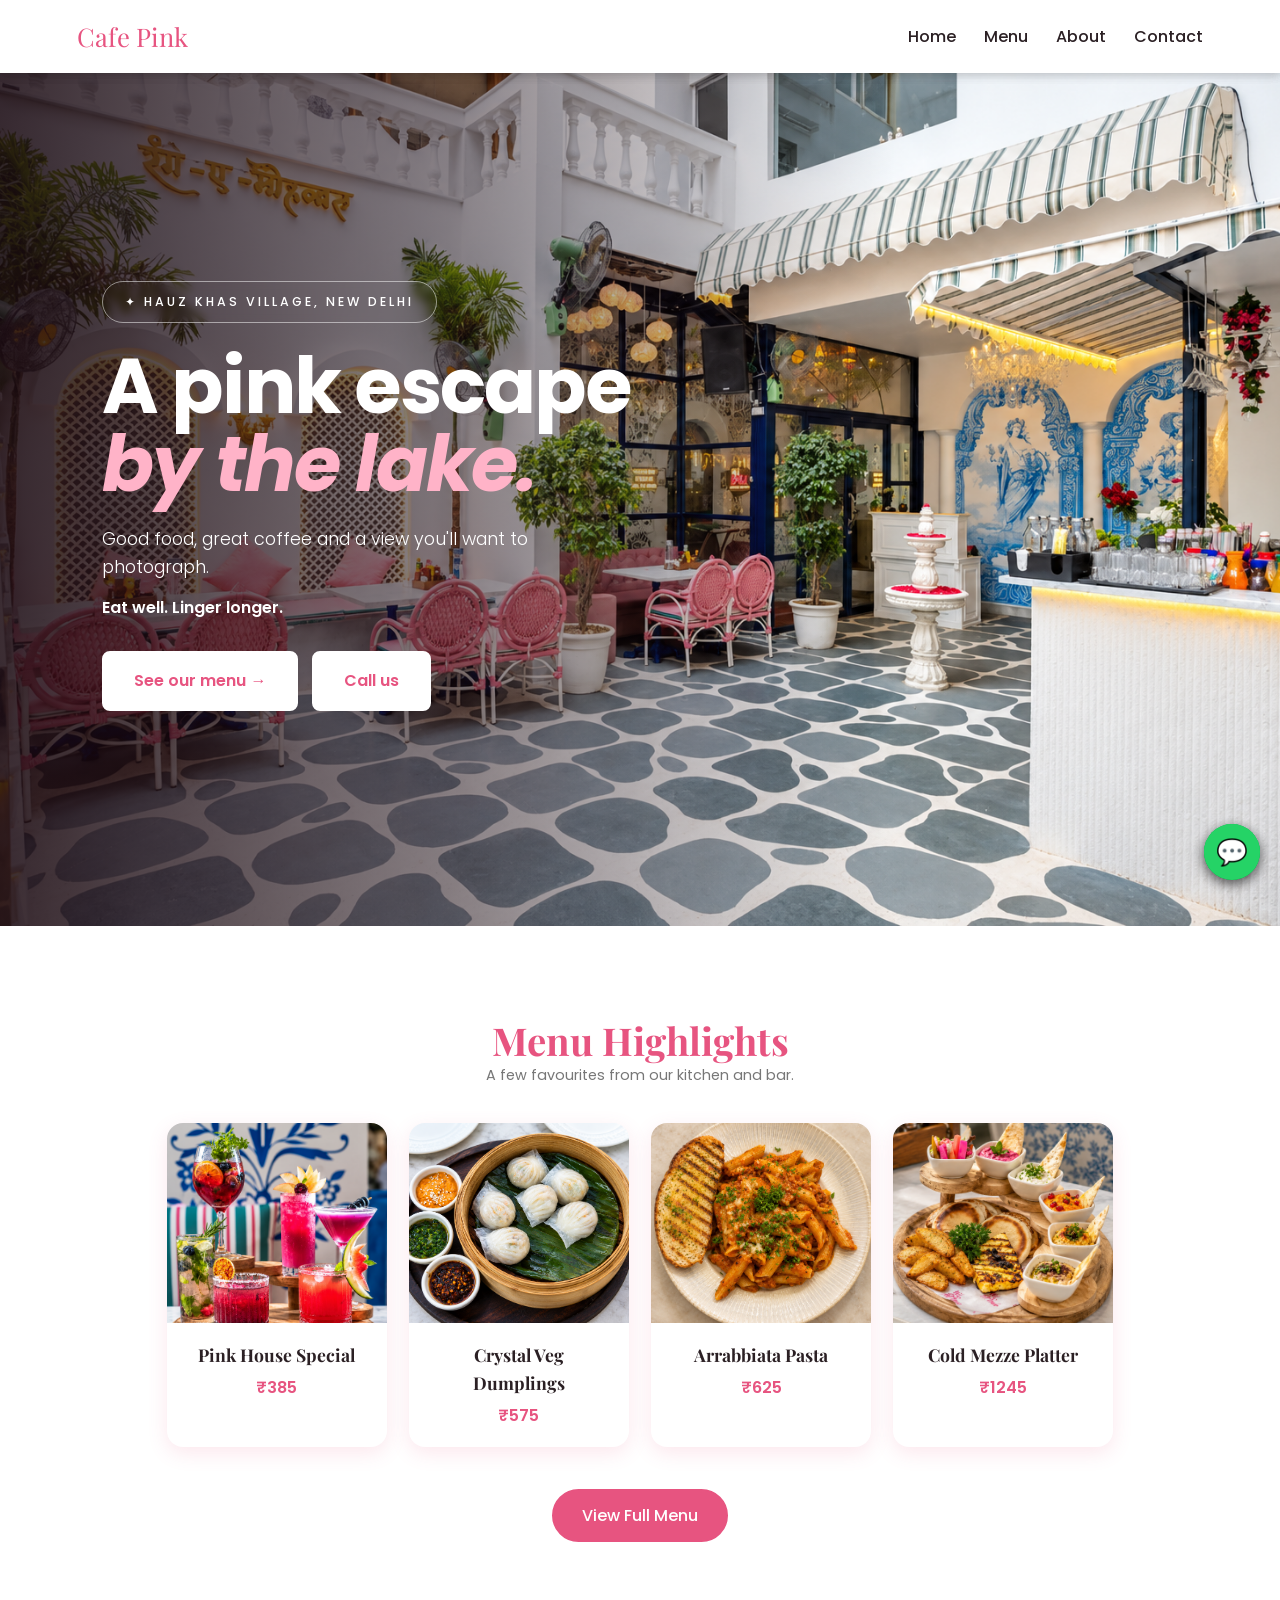
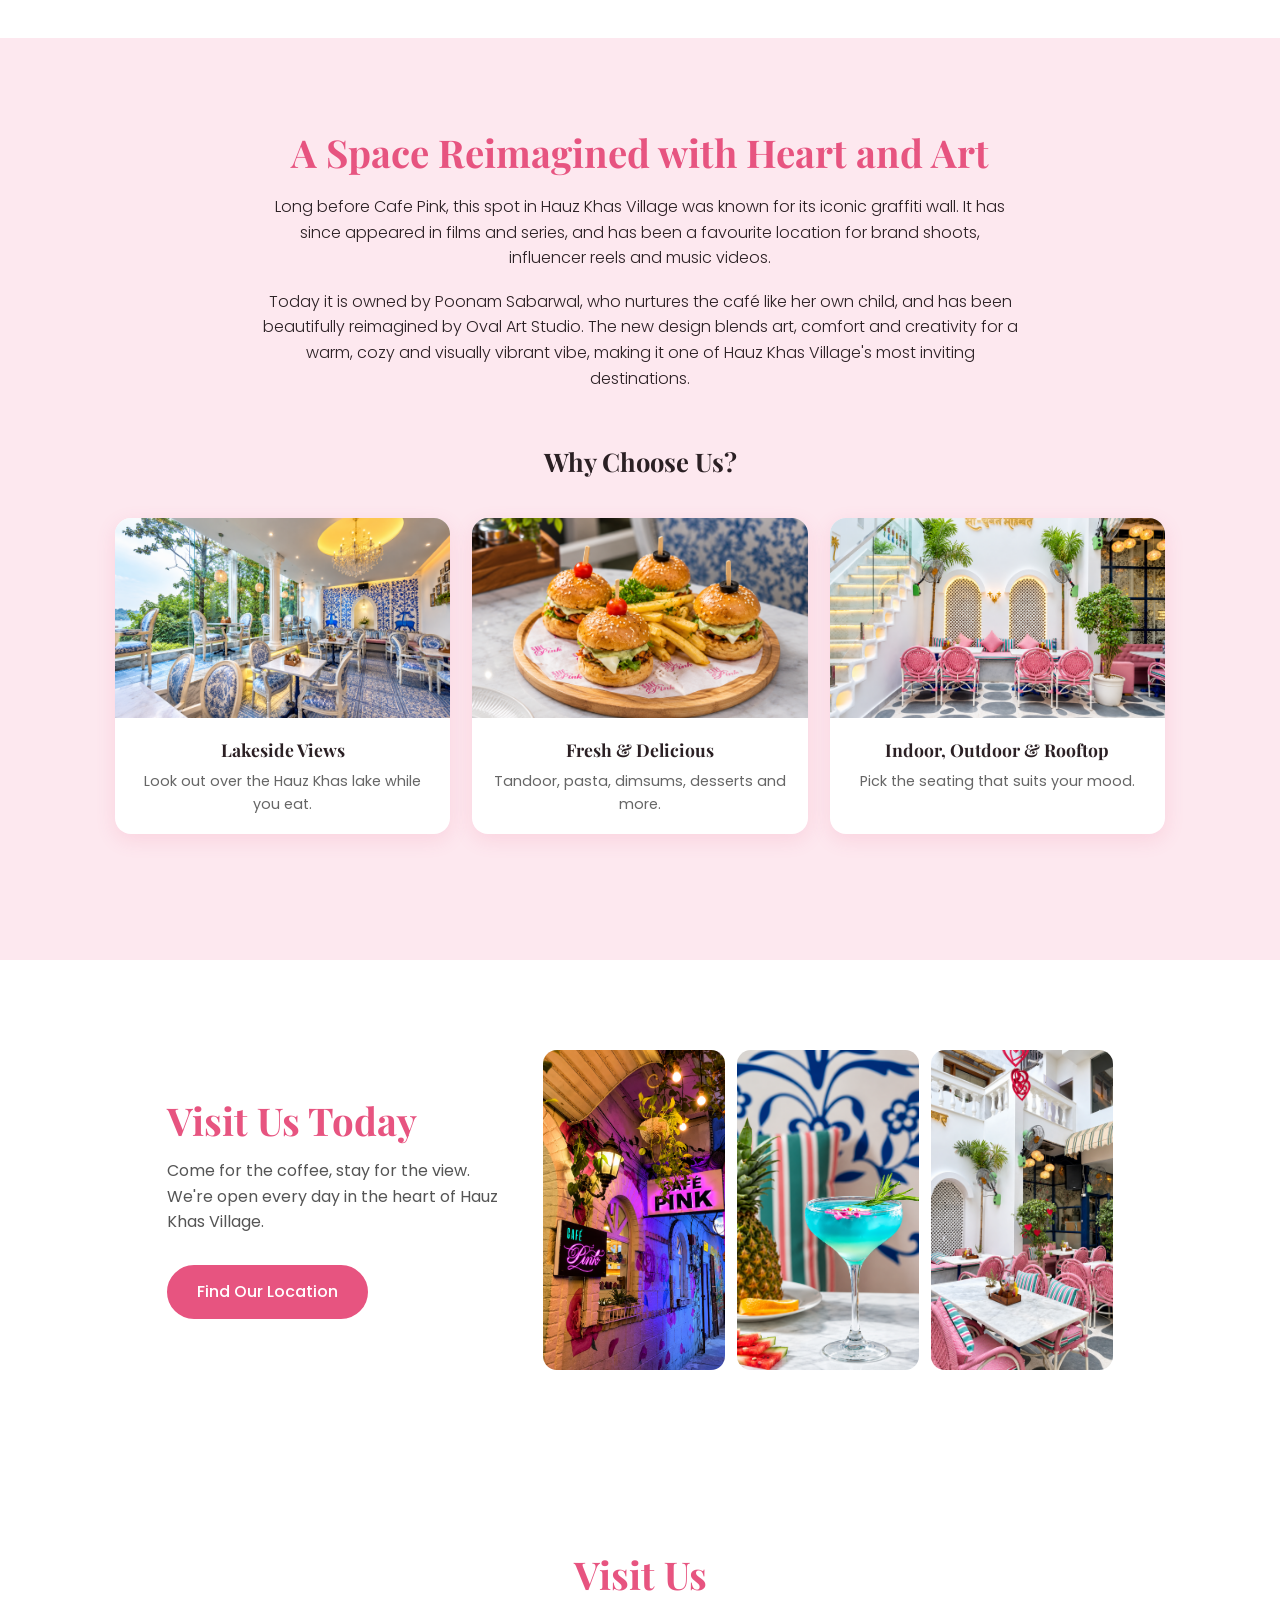
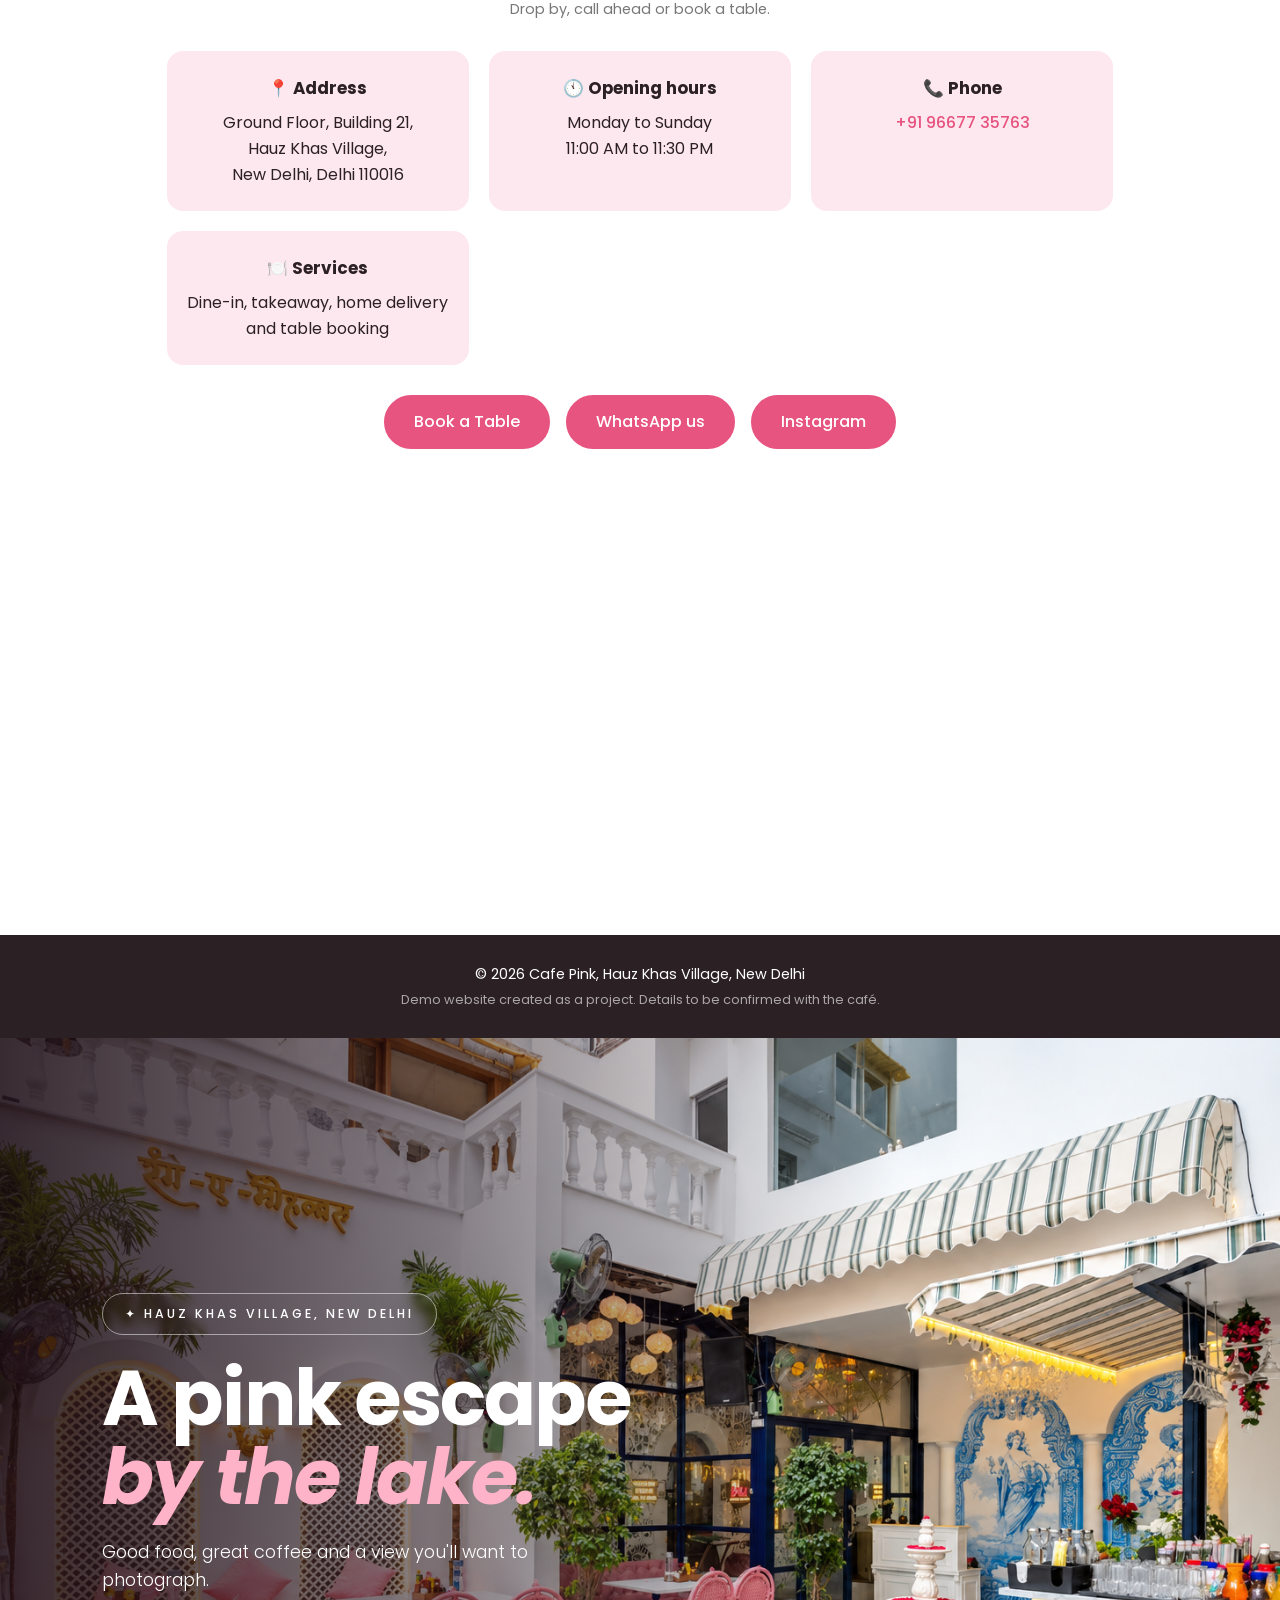
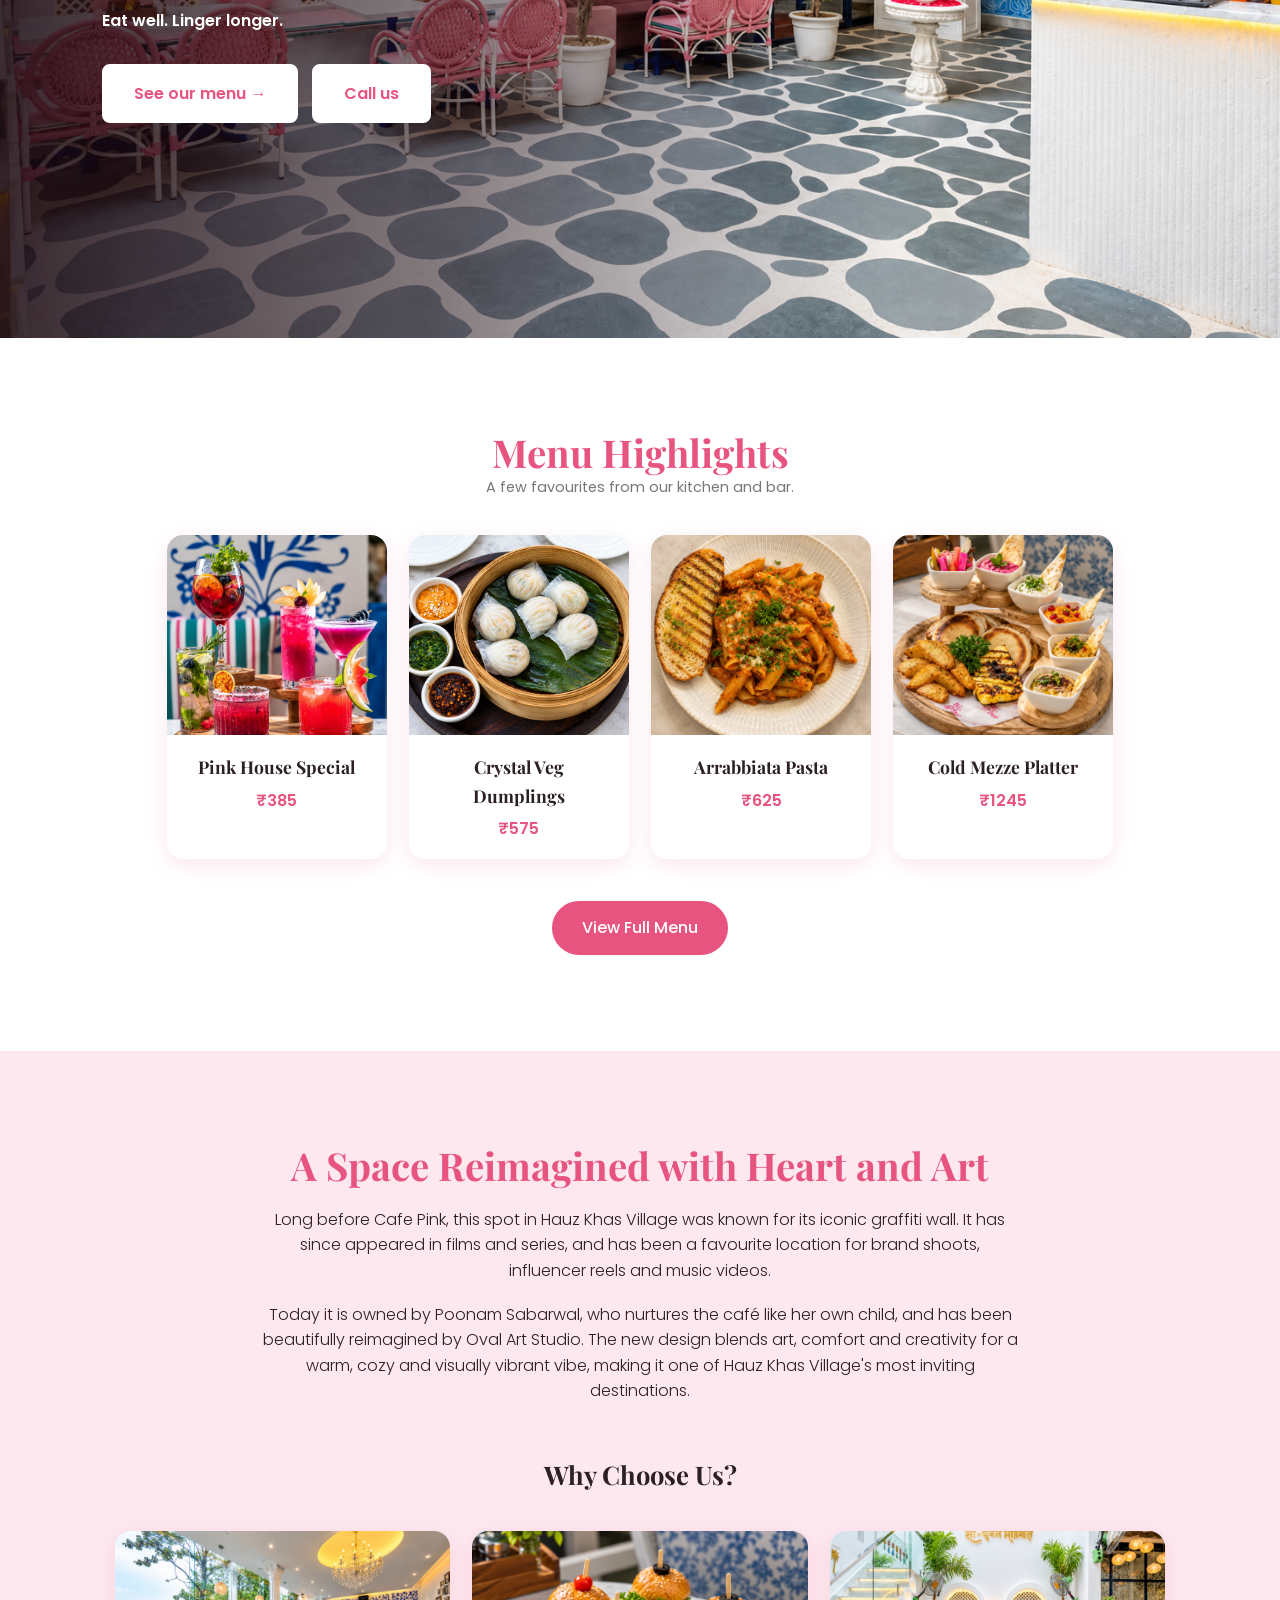
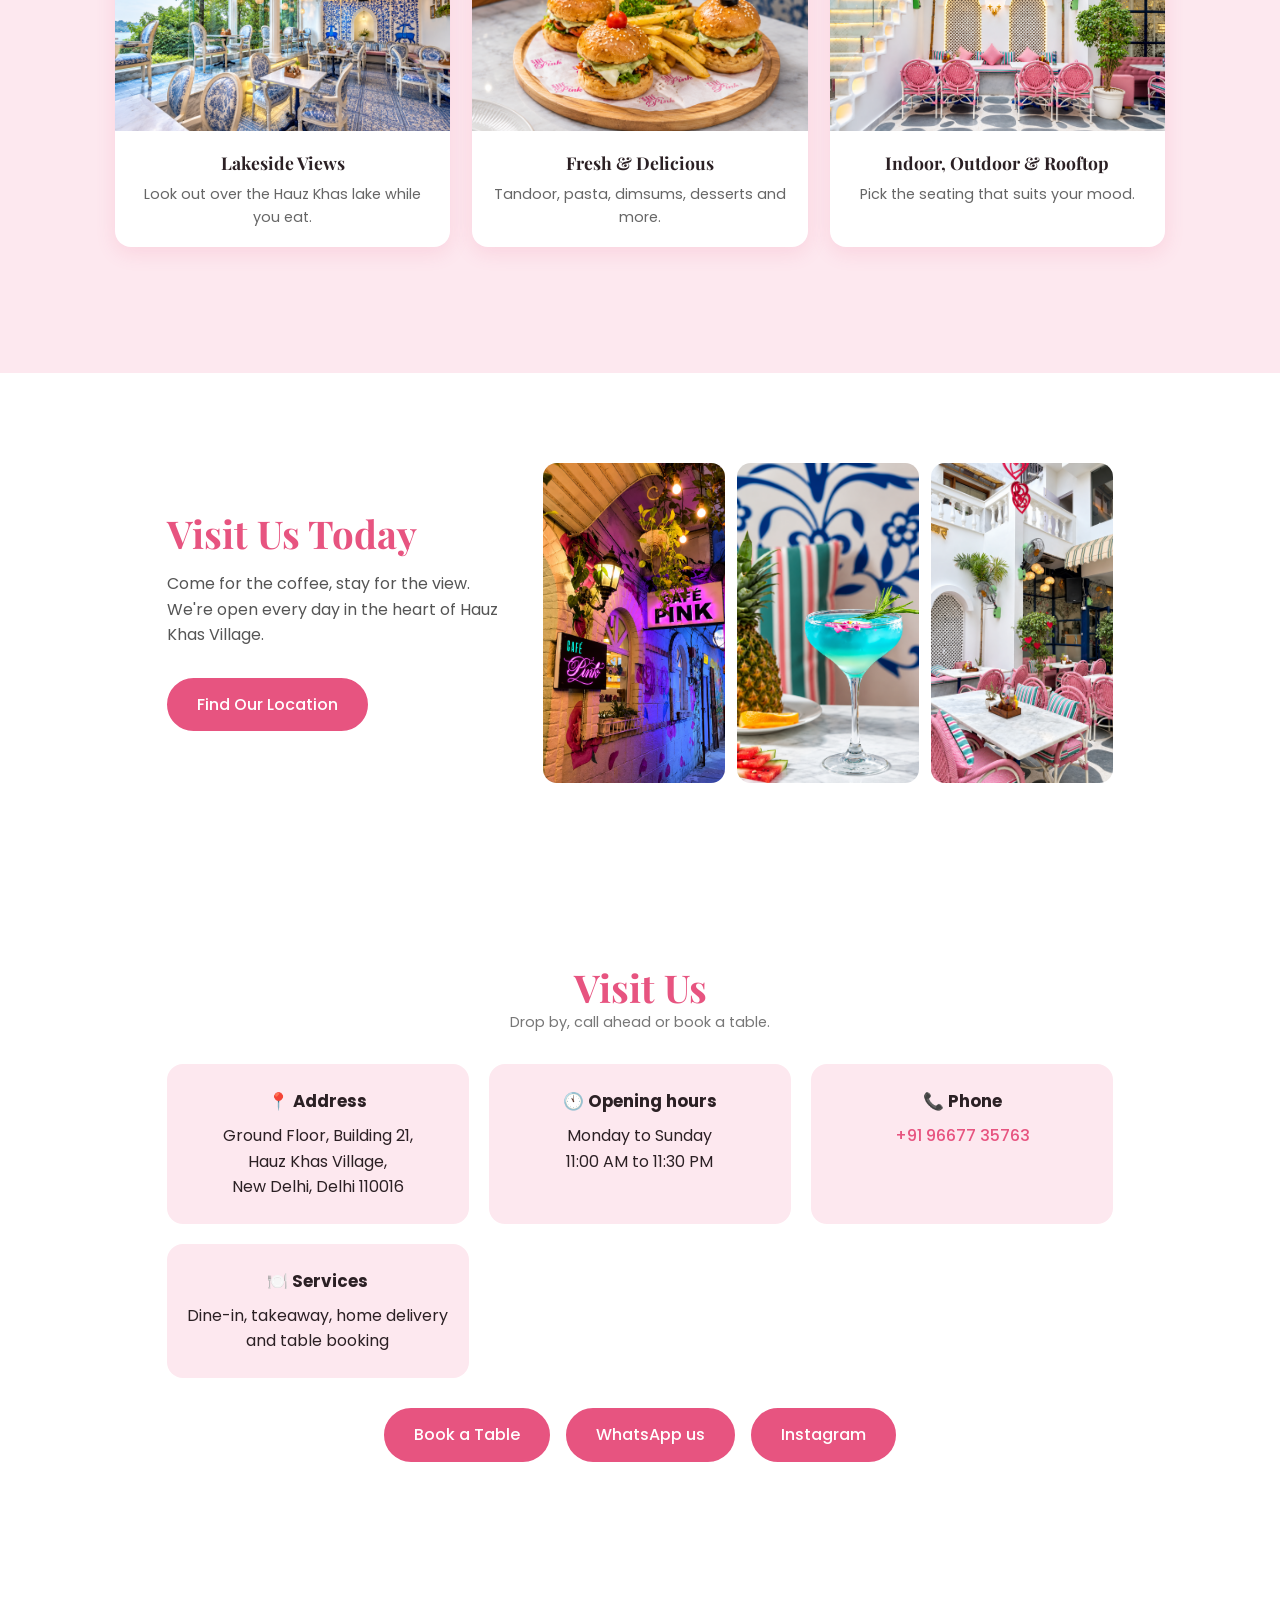
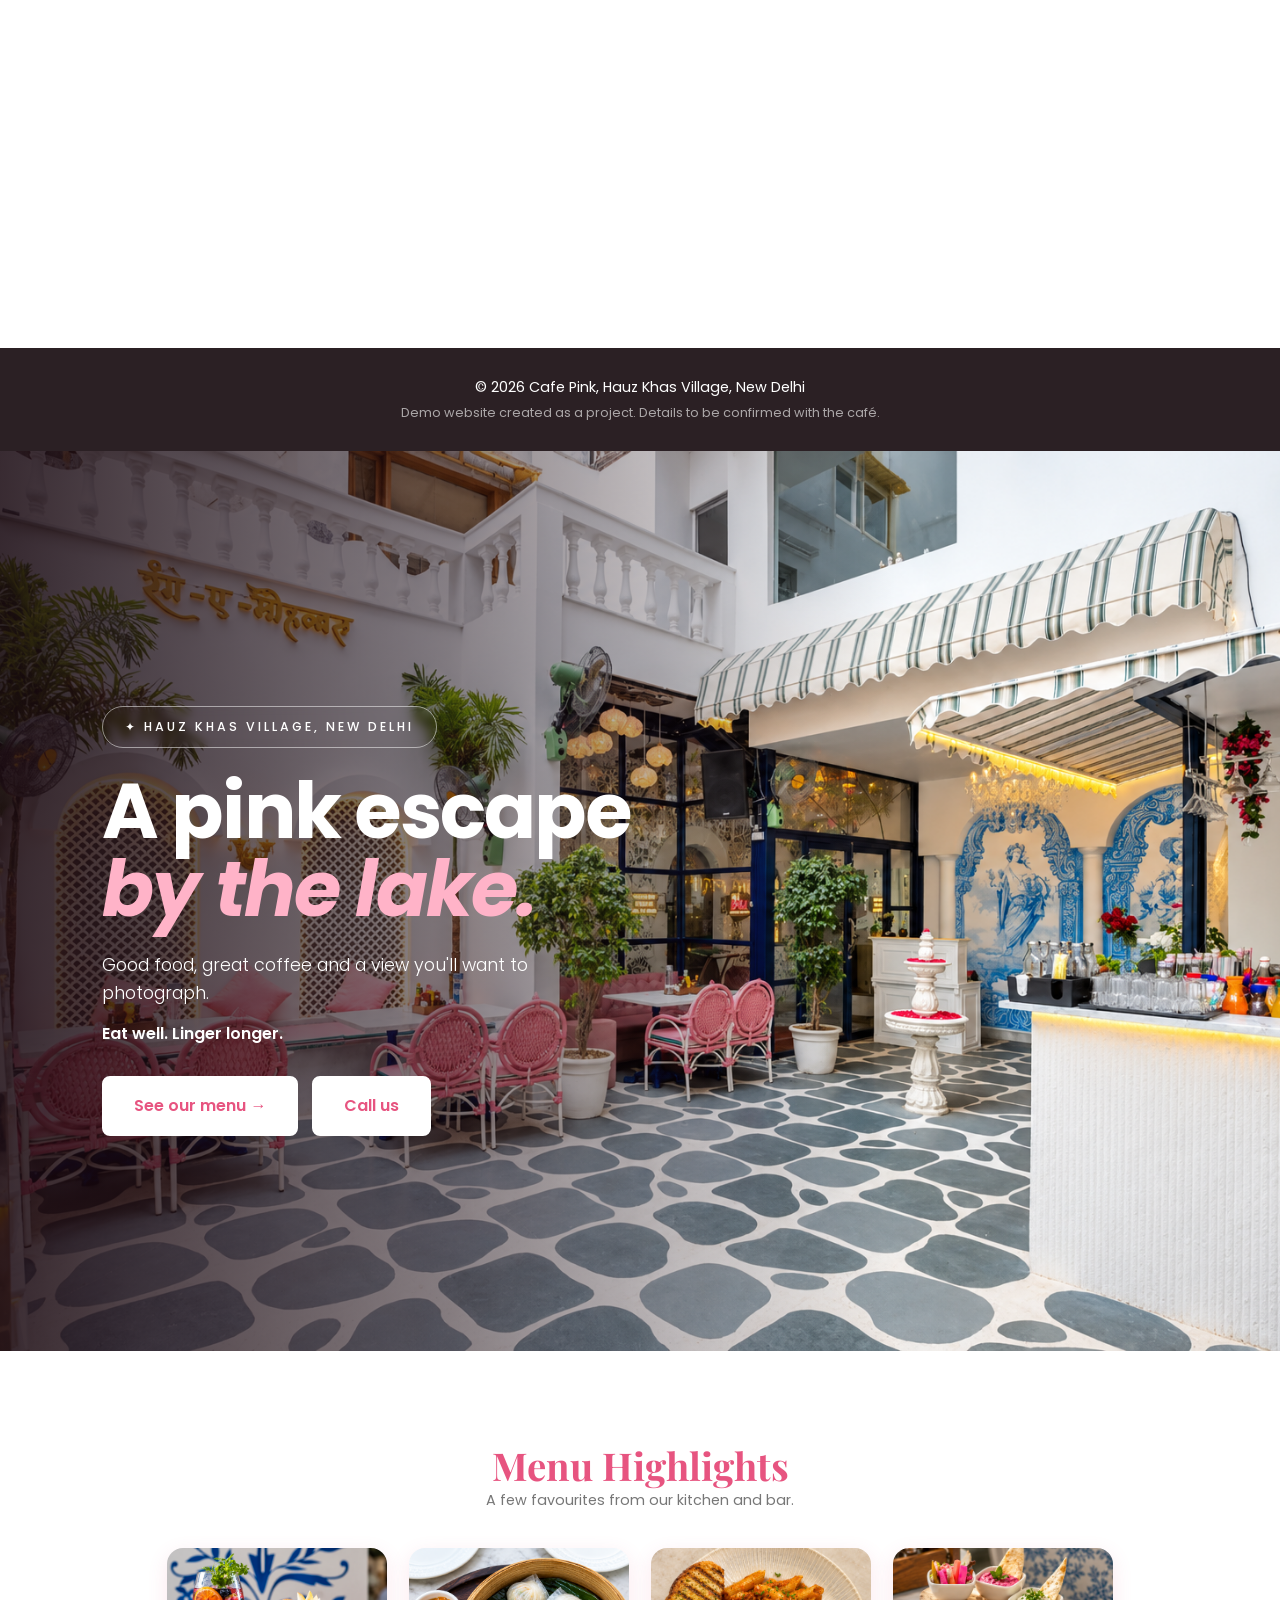
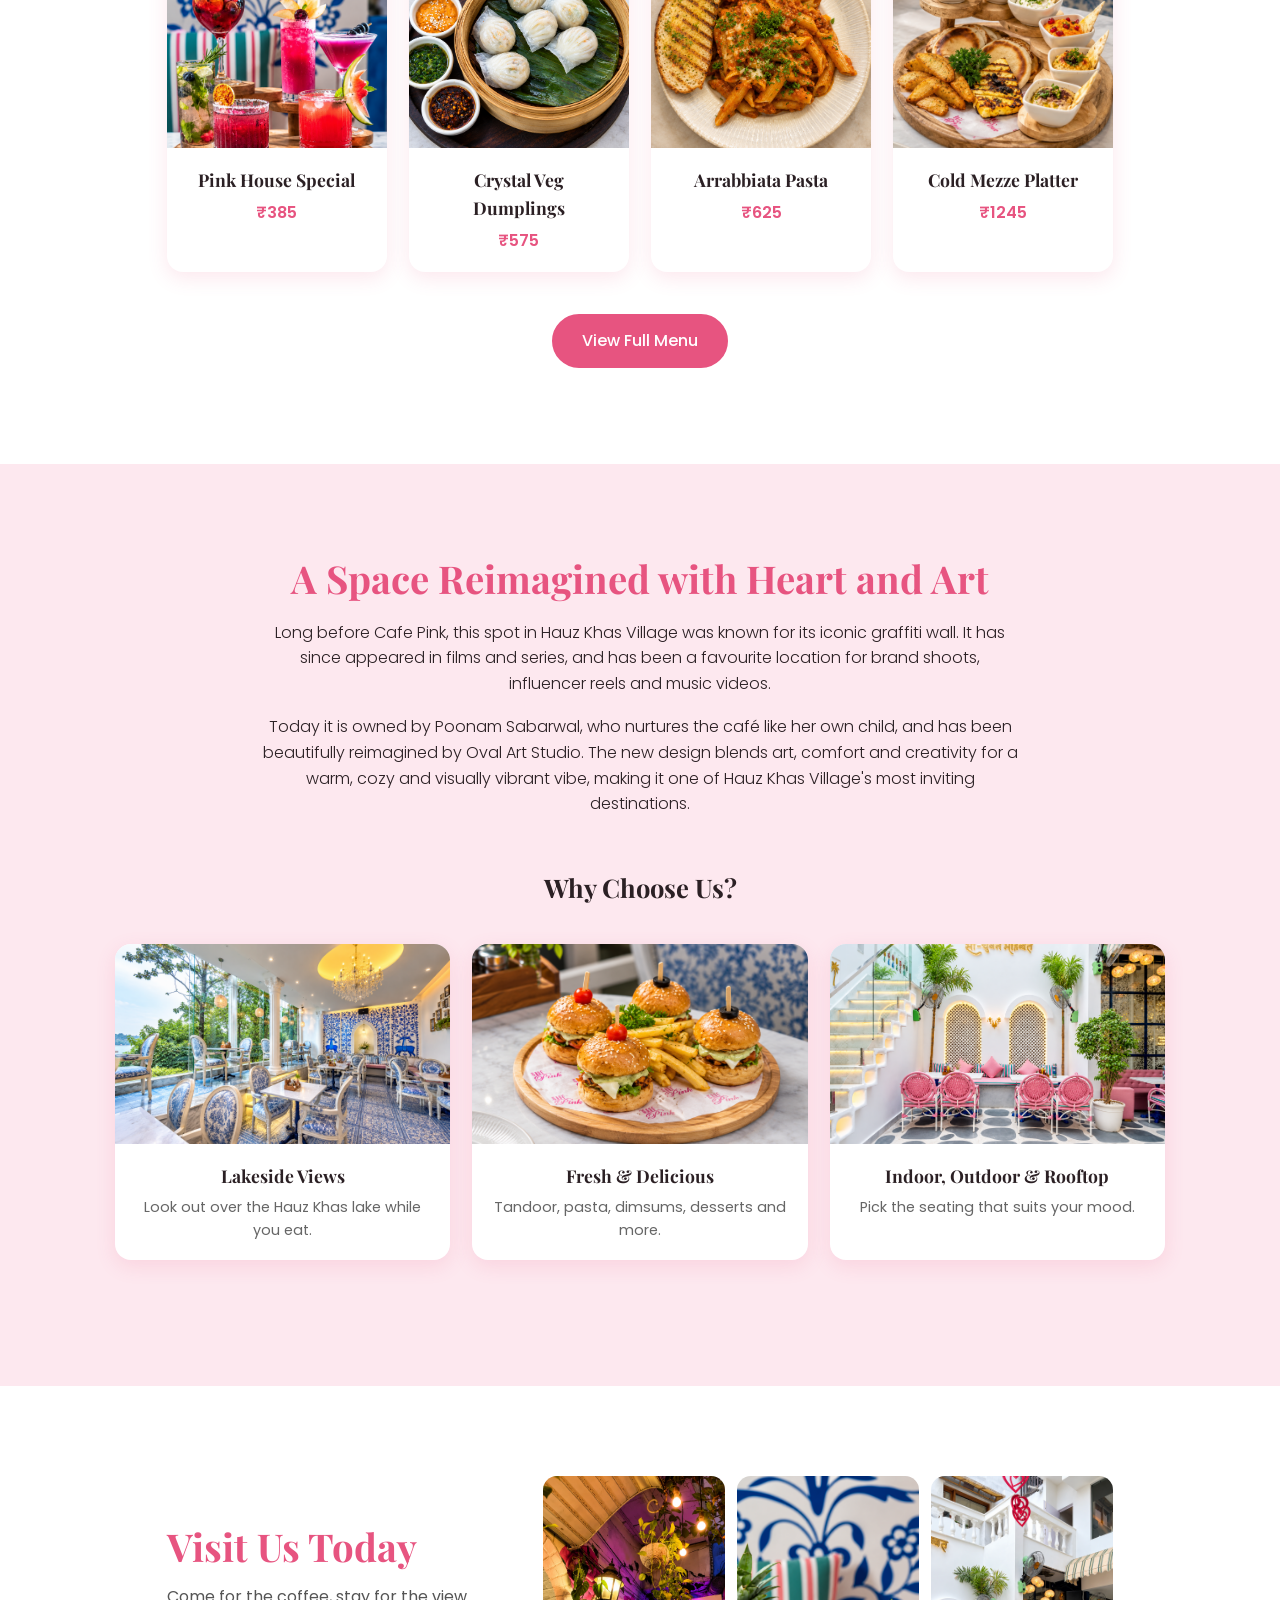
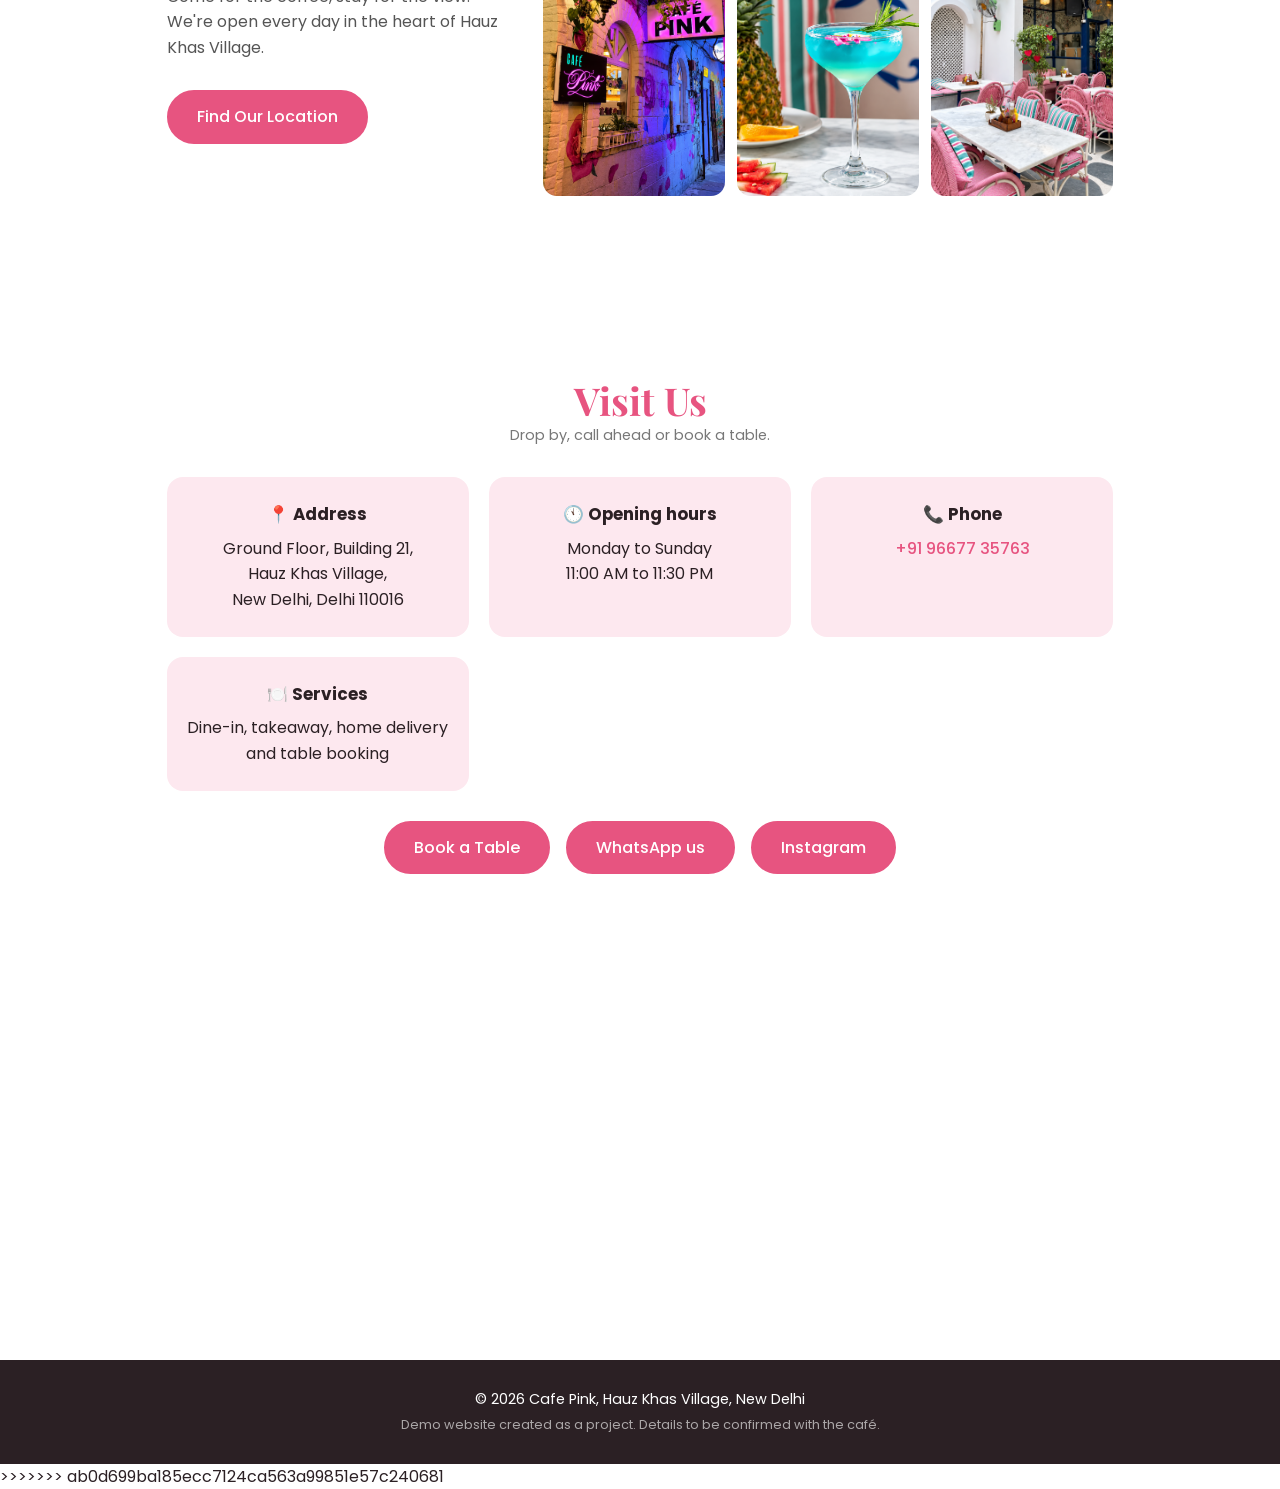
==== index.html @ c6357d8c "Cafe Pink website" ====
HEAD
 HEAD
<!DOCTYPE html>
<html lang="en">
<head>
  <meta charset="UTF-8">
  <meta name="viewport" content="width=device-width, initial-scale=1.0">
  <title>Cafe Pink | Hauz Khas Village, New Delhi</title>
  <meta name="description" content="Cafe Pink in Hauz Khas Village, New Delhi. Lakeside views, rooftop seating, coffee, mocktails, tandoor and more.">
  <link rel="icon" href="data:image/svg+xml,<svg xmlns=%22http://www.w3.org/2000/svg%22 viewBox=%220 0 100 100%22><text y=%22.9em%22 font-size=%2290%22>🌸</text></svg>">
  <link rel="stylesheet" href="style.css">
</head>
<body>

  <!-- Navigation bar -->
  <nav class="navbar">
    <a href="#home" class="logo">Cafe Pink</a>
    <button class="menu-toggle" aria-label="Toggle menu">☰</button>
    <ul class="nav-links">
      <li><a href="#home">Home</a></li>
      <li><a href="menu.html">Menu</a></li>
      <li><a href="#about">About</a></li>
      <li><a href="#contact">Contact</a></li>
    </ul>
  </nav>

  <!-- Hero section -->
  <section id="home" class="hero">
    <div class="hero-content">
      <span class="hero-tag">✦ Hauz Khas Village, New Delhi</span>
      <h1>A pink escape<br><em>by the lake.</em></h1>
      <p class="hero-text">Good food, great coffee and a view you'll want to photograph.</p>
      <p class="hero-tagline">Eat well. Linger longer.</p>
      <div class="hero-buttons">
        <a href="menu.html" class="btn btn-main">See our menu →</a>
        <a href="tel:+919667735763" class="btn btn-light">Call us</a>
      </div>
    </div>
  </section>

    <!-- Menu highlights -->
  <section id="menu" class="section">
    <h2 class="section-title">Menu Highlights</h2>
    <p class="section-sub">A few favourites from our kitchen and bar.</p>

    <div class="card-grid highlights">
      <div class="img-card">
        <img src="images/mocktails.jpg" alt="Mocktails at Cafe Pink" loading="lazy">
        <div class="card-body"><h3>Pink House Special</h3><p class="price">₹385</p></div>
      </div>
      <div class="img-card">
        <img src="images/dumplings.jpg" alt="Dumplings at Cafe Pink" loading="lazy">
        <div class="card-body"><h3>Crystal Veg Dumplings</h3><p class="price">₹575</p></div>
      </div>
      <div class="img-card">
        <img src="images/pasta.jpg" alt="Pasta at Cafe Pink" loading="lazy">
        <div class="card-body"><h3>Arrabbiata Pasta</h3><p class="price">₹625</p></div>
      </div>
      <div class="img-card">
        <img src="images/mezze.jpg" alt="Mediterranean mezze platter at Cafe Pink" loading="lazy">
        <div class="card-body"><h3>Cold Mezze Platter</h3><p class="price">₹1245</p></div>
      </div>
    </div>

    <a href="menu.html" class="btn btn-solid">View Full Menu</a>
  </section>
  <!-- About section -->
  <section id="about" class="section about">
    <h2 class="section-title">A Space Reimagined with Heart and Art</h2>
    <p class="about-text">
      Long before Cafe Pink, this spot in Hauz Khas Village was known for its
      iconic graffiti wall. It has since appeared in films and series, and has
      been a favourite location for brand shoots, influencer reels and music
      videos.
    </p>
    <p class="about-text">
      Today it is owned by Poonam Sabarwal, who nurtures the café like her own
      child, and has been beautifully reimagined by Oval Art Studio. The new
      design blends art, comfort and creativity for a warm, cozy and visually
      vibrant vibe, making it one of Hauz Khas Village's most inviting
      destinations.
    </p>

    <h3 class="why-title">Why Choose Us?</h3>
    <div class="card-grid why">
      <div class="img-card">
        <img src="images/lake-view.jpg" alt="Lake view from Cafe Pink" loading="lazy">
        <div class="card-body"><h3>Lakeside Views</h3><p>Look out over the Hauz Khas lake while you eat.</p></div>
      </div>
      <div class="img-card">
        <img src="images/food.jpg" alt="Fresh food at Cafe Pink" loading="lazy">
        <div class="card-body"><h3>Fresh &amp; Delicious</h3><p>Tandoor, pasta, dimsums, desserts and more.</p></div>
      </div>
      <div class="img-card">
        <img src="images/interior.jpg" alt="Cafe Pink interior" loading="lazy">
        <div class="card-body"><h3>Indoor, Outdoor &amp; Rooftop</h3><p>Pick the seating that suits your mood.</p></div>
      </div>
    </div>
  </section>

  <!-- Visit us -->
  <section id="gallery" class="section visit">
    <div class="visit-text">
      <h2 class="section-title">Visit Us Today</h2>
      <p>Come for the coffee, stay for the view. We're open every day in the heart of Hauz Khas Village.</p>
      <a href="#contact" class="btn btn-solid">Find Our Location</a>
    </div>
    <div class="visit-photos">
      <img src="images/visit-1.jpg" alt="Cafe Pink entrance" loading="lazy">
      <img src="images/visit-2.jpg" alt="Drinks at Cafe Pink" loading="lazy">
      <img src="images/visit-3.jpg" alt="Seating at Cafe Pink" loading="lazy">
    </div>
  </section>

  <!-- Contact section -->
  <section id="contact" class="section">
    <h2 class="section-title">Visit Us</h2>
    <p class="section-sub">Drop by, call ahead or book a table.</p>

    <div class="contact-grid">
      <div class="contact-card">
        <h3>📍 Address</h3>
        <p>Ground Floor, Building 21,<br>Hauz Khas Village,<br>New Delhi, Delhi 110016</p>
      </div>
      <div class="contact-card">
        <h3>🕚 Opening hours</h3>
        <p>Monday to Sunday<br>11:00 AM to 11:30 PM</p>
      </div>
      <div class="contact-card">
        <h3>📞 Phone</h3>
        <p><a href="tel:+919667735763">+91 96677 35763</a></p>
      </div>
      <div class="contact-card">
        <h3>🍽️ Services</h3>
        <p>Dine-in, takeaway, home delivery and table booking</p>
      </div>
    </div>

    <div class="contact-buttons">
      <a href="https://www.zomato.com/ncr/cafe-pink-1-hauz-khas-village-new-delhi/book" target="_blank" rel="noopener" class="btn btn-solid">Book a Table</a>
      <a href="https://wa.me/919667735763" target="_blank" rel="noopener" class="btn btn-solid">WhatsApp us</a>
      <a href="https://www.instagram.com/cafepink.hkv" target="_blank" rel="noopener" class="btn btn-solid">Instagram</a>
    </div>

    <div class="map">
      <iframe
        title="Cafe Pink on Google Maps"
        src="https://www.google.com/maps?q=Cafe+Pink+Hauz+Khas+Village+New+Delhi&output=embed"
        loading="lazy"
        allowfullscreen
        referrerpolicy="no-referrer-when-downgrade"></iframe>
    </div>
  </section>

  <!-- Footer -->
  <footer class="footer">
    <p>© 2026 Cafe Pink, Hauz Khas Village, New Delhi</p>
    <p class="footer-note">Demo website created as a project. Details to be confirmed with the café.</p>
  </footer>

  <!-- Floating WhatsApp button -->
  <a href="https://wa.me/919667735763" target="_blank" rel="noopener" class="whatsapp-float" aria-label="Chat on WhatsApp">💬</a>

  <script src="script.js"></script>
</body>
<!DOCTYPE html>
<html lang="en">
<head>
  <meta charset="UTF-8">
  <meta name="viewport" content="width=device-width, initial-scale=1.0">
  <title>Cafe Pink | Hauz Khas Village, New Delhi</title>
  <meta name="description" content="Cafe Pink in Hauz Khas Village, New Delhi. Lakeside views, rooftop seating, coffee, mocktails, tandoor and more.">
  <link rel="icon" href="data:image/svg+xml,<svg xmlns=%22http://www.w3.org/2000/svg%22 viewBox=%220 0 100 100%22><text y=%22.9em%22 font-size=%2290%22>🌸</text></svg>">
  <link rel="stylesheet" href="style.css">
</head>
<body>

  <!-- Navigation bar -->
  <nav class="navbar">
    <a href="#home" class="logo">Cafe Pink</a>
    <button class="menu-toggle" aria-label="Toggle menu">☰</button>
    <ul class="nav-links">
      <li><a href="#home">Home</a></li>
      <li><a href="menu.html">Menu</a></li>
      <li><a href="#about">About</a></li>
      <li><a href="#contact">Contact</a></li>
    </ul>
  </nav>

  <!-- Hero section -->
  <section id="home" class="hero">
    <div class="hero-content">
      <span class="hero-tag">✦ Hauz Khas Village, New Delhi</span>
      <h1>A pink escape<br><em>by the lake.</em></h1>
      <p class="hero-text">Good food, great coffee and a view you'll want to photograph.</p>
      <p class="hero-tagline">Eat well. Linger longer.</p>
      <div class="hero-buttons">
        <a href="menu.html" class="btn btn-main">See our menu →</a>
        <a href="tel:+919667735763" class="btn btn-light">Call us</a>
      </div>
    </div>
  </section>

    <!-- Menu highlights -->
  <section id="menu" class="section">
    <h2 class="section-title">Menu Highlights</h2>
    <p class="section-sub">A few favourites from our kitchen and bar.</p>

    <div class="card-grid highlights">
      <div class="img-card">
        <img src="images/mocktails.jpg" alt="Mocktails at Cafe Pink" loading="lazy">
        <div class="card-body"><h3>Pink House Special</h3><p class="price">₹385</p></div>
      </div>
      <div class="img-card">
        <img src="images/dumplings.jpg" alt="Dumplings at Cafe Pink" loading="lazy">
        <div class="card-body"><h3>Crystal Veg Dumplings</h3><p class="price">₹575</p></div>
      </div>
      <div class="img-card">
        <img src="images/pasta.jpg" alt="Pasta at Cafe Pink" loading="lazy">
        <div class="card-body"><h3>Arrabbiata Pasta</h3><p class="price">₹625</p></div>
      </div>
      <div class="img-card">
        <img src="images/mezze.jpg" alt="Mediterranean mezze platter at Cafe Pink" loading="lazy">
        <div class="card-body"><h3>Cold Mezze Platter</h3><p class="price">₹1245</p></div>
      </div>
    </div>

    <a href="menu.html" class="btn btn-solid">View Full Menu</a>
  </section>
  <!-- About section -->
  <section id="about" class="section about">
    <h2 class="section-title">A Space Reimagined with Heart and Art</h2>
    <p class="about-text">
      Long before Cafe Pink, this spot in Hauz Khas Village was known for its
      iconic graffiti wall. It has since appeared in films and series, and has
      been a favourite location for brand shoots, influencer reels and music
      videos.
    </p>
    <p class="about-text">
      Today it is owned by Poonam Sabarwal, who nurtures the café like her own
      child, and has been beautifully reimagined by Oval Art Studio. The new
      design blends art, comfort and creativity for a warm, cozy and visually
      vibrant vibe, making it one of Hauz Khas Village's most inviting
      destinations.
    </p>

    <h3 class="why-title">Why Choose Us?</h3>
    <div class="card-grid why">
      <div class="img-card">
        <img src="images/lake-view.jpg" alt="Lake view from Cafe Pink" loading="lazy">
        <div class="card-body"><h3>Lakeside Views</h3><p>Look out over the Hauz Khas lake while you eat.</p></div>
      </div>
      <div class="img-card">
        <img src="images/food.jpg" alt="Fresh food at Cafe Pink" loading="lazy">
        <div class="card-body"><h3>Fresh &amp; Delicious</h3><p>Tandoor, pasta, dimsums, desserts and more.</p></div>
      </div>
      <div class="img-card">
        <img src="images/interior.jpg" alt="Cafe Pink interior" loading="lazy">
        <div class="card-body"><h3>Indoor, Outdoor &amp; Rooftop</h3><p>Pick the seating that suits your mood.</p></div>
      </div>
    </div>
  </section>

  <!-- Visit us -->
  <section id="gallery" class="section visit">
    <div class="visit-text">
      <h2 class="section-title">Visit Us Today</h2>
      <p>Come for the coffee, stay for the view. We're open every day in the heart of Hauz Khas Village.</p>
      <a href="#contact" class="btn btn-solid">Find Our Location</a>
    </div>
    <div class="visit-photos">
      <img src="images/visit-1.jpg" alt="Cafe Pink entrance" loading="lazy">
      <img src="images/visit-2.jpg" alt="Drinks at Cafe Pink" loading="lazy">
      <img src="images/visit-3.jpg" alt="Seating at Cafe Pink" loading="lazy">
    </div>
  </section>

  <!-- Contact section -->
  <section id="contact" class="section">
    <h2 class="section-title">Visit Us</h2>
    <p class="section-sub">Drop by, call ahead or book a table.</p>

    <div class="contact-grid">
      <div class="contact-card">
        <h3>📍 Address</h3>
        <p>Ground Floor, Building 21,<br>Hauz Khas Village,<br>New Delhi, Delhi 110016</p>
      </div>
      <div class="contact-card">
        <h3>🕚 Opening hours</h3>
        <p>Monday to Sunday<br>11:00 AM to 11:30 PM</p>
      </div>
      <div class="contact-card">
        <h3>📞 Phone</h3>
        <p><a href="tel:+919667735763">+91 96677 35763</a></p>
      </div>
      <div class="contact-card">
        <h3>🍽️ Services</h3>
        <p>Dine-in, takeaway, home delivery and table booking</p>
      </div>
    </div>

    <div class="contact-buttons">
      <a href="https://www.zomato.com/ncr/cafe-pink-1-hauz-khas-village-new-delhi/book" target="_blank" rel="noopener" class="btn btn-solid">Book a Table</a>
      <a href="https://wa.me/919667735763" target="_blank" rel="noopener" class="btn btn-solid">WhatsApp us</a>
      <a href="https://www.instagram.com/cafepink.hkv" target="_blank" rel="noopener" class="btn btn-solid">Instagram</a>
    </div>

    <div class="map">
      <iframe
        title="Cafe Pink on Google Maps"
        src="https://www.google.com/maps?q=Cafe+Pink+Hauz+Khas+Village+New+Delhi&output=embed"
        loading="lazy"
        allowfullscreen
        referrerpolicy="no-referrer-when-downgrade"></iframe>
    </div>
  </section>

  <!-- Footer -->
  <footer class="footer">
    <p>© 2026 Cafe Pink, Hauz Khas Village, New Delhi</p>
    <p class="footer-note">Demo website created as a project. Details to be confirmed with the café.</p>
  </footer>

  <!-- Floating WhatsApp button -->
  <a href="https://wa.me/919667735763" target="_blank" rel="noopener" class="whatsapp-float" aria-label="Chat on WhatsApp">💬</a>

  <script src="script.js"></script>
</body>
<!DOCTYPE html>
<html lang="en">
<head>
  <meta charset="UTF-8">
  <meta name="viewport" content="width=device-width, initial-scale=1.0">
  <title>Cafe Pink | Hauz Khas Village, New Delhi</title>
  <meta name="description" content="Cafe Pink in Hauz Khas Village, New Delhi. Lakeside views, rooftop seating, coffee, mocktails, tandoor and more.">
  <link rel="icon" href="data:image/svg+xml,<svg xmlns=%22http://www.w3.org/2000/svg%22 viewBox=%220 0 100 100%22><text y=%22.9em%22 font-size=%2290%22>🌸</text></svg>">
  <link rel="stylesheet" href="style.css">
</head>
<body>

  <!-- Navigation bar -->
  <nav class="navbar">
    <a href="#home" class="logo">Cafe Pink</a>
    <button class="menu-toggle" aria-label="Toggle menu">☰</button>
    <ul class="nav-links">
      <li><a href="#home">Home</a></li>
      <li><a href="menu.html">Menu</a></li>
      <li><a href="#about">About</a></li>
      <li><a href="#contact">Contact</a></li>
    </ul>
  </nav>

  <!-- Hero section -->
  <section id="home" class="hero">
    <div class="hero-content">
      <span class="hero-tag">✦ Hauz Khas Village, New Delhi</span>
      <h1>A pink escape<br><em>by the lake.</em></h1>
      <p class="hero-text">Good food, great coffee and a view you'll want to photograph.</p>
      <p class="hero-tagline">Eat well. Linger longer.</p>
      <div class="hero-buttons">
        <a href="menu.html" class="btn btn-main">See our menu →</a>
        <a href="tel:+919667735763" class="btn btn-light">Call us</a>
      </div>
    </div>
  </section>

    <!-- Menu highlights -->
  <section id="menu" class="section">
    <h2 class="section-title">Menu Highlights</h2>
    <p class="section-sub">A few favourites from our kitchen and bar.</p>

    <div class="card-grid highlights">
      <div class="img-card">
        <img src="images/mocktails.jpg" alt="Mocktails at Cafe Pink" loading="lazy">
        <div class="card-body"><h3>Pink House Special</h3><p class="price">₹385</p></div>
      </div>
      <div class="img-card">
        <img src="images/dumplings.jpg" alt="Dumplings at Cafe Pink" loading="lazy">
        <div class="card-body"><h3>Crystal Veg Dumplings</h3><p class="price">₹575</p></div>
      </div>
      <div class="img-card">
        <img src="images/pasta.jpg" alt="Pasta at Cafe Pink" loading="lazy">
        <div class="card-body"><h3>Arrabbiata Pasta</h3><p class="price">₹625</p></div>
      </div>
      <div class="img-card">
        <img src="images/mezze.jpg" alt="Mediterranean mezze platter at Cafe Pink" loading="lazy">
        <div class="card-body"><h3>Cold Mezze Platter</h3><p class="price">₹1245</p></div>
      </div>
    </div>

    <a href="menu.html" class="btn btn-solid">View Full Menu</a>
  </section>
  <!-- About section -->
  <section id="about" class="section about">
    <h2 class="section-title">A Space Reimagined with Heart and Art</h2>
    <p class="about-text">
      Long before Cafe Pink, this spot in Hauz Khas Village was known for its
      iconic graffiti wall. It has since appeared in films and series, and has
      been a favourite location for brand shoots, influencer reels and music
      videos.
    </p>
    <p class="about-text">
      Today it is owned by Poonam Sabarwal, who nurtures the café like her own
      child, and has been beautifully reimagined by Oval Art Studio. The new
      design blends art, comfort and creativity for a warm, cozy and visually
      vibrant vibe, making it one of Hauz Khas Village's most inviting
      destinations.
    </p>

    <h3 class="why-title">Why Choose Us?</h3>
    <div class="card-grid why">
      <div class="img-card">
        <img src="images/lake-view.jpg" alt="Lake view from Cafe Pink" loading="lazy">
        <div class="card-body"><h3>Lakeside Views</h3><p>Look out over the Hauz Khas lake while you eat.</p></div>
      </div>
      <div class="img-card">
        <img src="images/food.jpg" alt="Fresh food at Cafe Pink" loading="lazy">
        <div class="card-body"><h3>Fresh &amp; Delicious</h3><p>Tandoor, pasta, dimsums, desserts and more.</p></div>
      </div>
      <div class="img-card">
        <img src="images/interior.jpg" alt="Cafe Pink interior" loading="lazy">
        <div class="card-body"><h3>Indoor, Outdoor &amp; Rooftop</h3><p>Pick the seating that suits your mood.</p></div>
      </div>
    </div>
  </section>

  <!-- Visit us -->
  <section id="gallery" class="section visit">
    <div class="visit-text">
      <h2 class="section-title">Visit Us Today</h2>
      <p>Come for the coffee, stay for the view. We're open every day in the heart of Hauz Khas Village.</p>
      <a href="#contact" class="btn btn-solid">Find Our Location</a>
    </div>
    <div class="visit-photos">
      <img src="images/visit-1.jpg" alt="Cafe Pink entrance" loading="lazy">
      <img src="images/visit-2.jpg" alt="Drinks at Cafe Pink" loading="lazy">
      <img src="images/visit-3.jpg" alt="Seating at Cafe Pink" loading="lazy">
    </div>
  </section>

  <!-- Contact section -->
  <section id="contact" class="section">
    <h2 class="section-title">Visit Us</h2>
    <p class="section-sub">Drop by, call ahead or book a table.</p>

    <div class="contact-grid">
      <div class="contact-card">
        <h3>📍 Address</h3>
        <p>Ground Floor, Building 21,<br>Hauz Khas Village,<br>New Delhi, Delhi 110016</p>
      </div>
      <div class="contact-card">
        <h3>🕚 Opening hours</h3>
        <p>Monday to Sunday<br>11:00 AM to 11:30 PM</p>
      </div>
      <div class="contact-card">
        <h3>📞 Phone</h3>
        <p><a href="tel:+919667735763">+91 96677 35763</a></p>
      </div>
      <div class="contact-card">
        <h3>🍽️ Services</h3>
        <p>Dine-in, takeaway, home delivery and table booking</p>
      </div>
    </div>

    <div class="contact-buttons">
      <a href="https://www.zomato.com/ncr/cafe-pink-1-hauz-khas-village-new-delhi/book" target="_blank" rel="noopener" class="btn btn-solid">Book a Table</a>
      <a href="https://wa.me/919667735763" target="_blank" rel="noopener" class="btn btn-solid">WhatsApp us</a>
      <a href="https://www.instagram.com/cafepink.hkv" target="_blank" rel="noopener" class="btn btn-solid">Instagram</a>
    </div>

    <div class="map">
      <iframe
        title="Cafe Pink on Google Maps"
        src="https://www.google.com/maps?q=Cafe+Pink+Hauz+Khas+Village+New+Delhi&output=embed"
        loading="lazy"
        allowfullscreen
        referrerpolicy="no-referrer-when-downgrade"></iframe>
    </div>
  </section>

  <!-- Footer -->
  <footer class="footer">
    <p>© 2026 Cafe Pink, Hauz Khas Village, New Delhi</p>
    <p class="footer-note">Demo website created as a project. Details to be confirmed with the café.</p>
  </footer>

  <!-- Floating WhatsApp button -->
  <a href="https://wa.me/919667735763" target="_blank" rel="noopener" class="whatsapp-float" aria-label="Chat on WhatsApp">💬</a>

  <script src="script.js"></script>
</body>
>>>>>>> ab0d699ba185ecc7124ca563a99851e57c240681
</html>
---- style.css ----
@import url('https://fonts.googleapis.com/css2?family=Playfair+Display:wght@600;700&family=Poppins:ital,wght@0,300;0,400;0,500;0,600;0,700;1,600;1,700&display=swap');

:root {
  --pink: #e75480;
  --pink-light: #fde8ef;
  --dark: #2b2024;
}

* { margin: 0; padding: 0; box-sizing: border-box; }

html { scroll-behavior: smooth; }

body {
  font-family: 'Poppins', sans-serif;
  color: var(--dark);
  line-height: 1.6;
}

section { scroll-margin-top: 70px; }

/* ---------- Navigation ---------- */
.navbar {
  position: fixed;
  top: 0; left: 0; right: 0;
  display: flex;
  justify-content: space-between;
  align-items: center;
  padding: 16px 6%;
  background: rgba(255, 255, 255, 0.95);
  box-shadow: 0 2px 10px rgba(0, 0, 0, 0.08);
  z-index: 100;
}

.logo {
  font-family: 'Playfair Display', serif;
  font-size: 1.6rem;
  color: var(--pink);
  text-decoration: none;
}

.nav-links { display: flex; gap: 28px; list-style: none; }

.nav-links a {
  text-decoration: none;
  color: var(--dark);
  font-weight: 500;
}

.nav-links a:hover { color: var(--pink); }

.menu-toggle {
  display: none;
  background: none;
  border: none;
  font-size: 1.8rem;
  cursor: pointer;
}

/* ---------- Hero ---------- */
.hero {
  min-height: 100vh;
  display: flex;
  align-items: center;
  justify-content: flex-start;
  padding: 120px 8% 80px;
  background:
    linear-gradient(90deg, rgba(25, 8, 15, 0.85) 0%, rgba(25, 8, 15, 0.5) 35%, rgba(25, 8, 15, 0) 70%),
    url('images/hero.jpg') center / cover no-repeat;
  color: white;
}

.hero-content { max-width: 640px; text-align: left; }

.hero-tag {
  display: inline-block;
  padding: 10px 22px;
  border: 1px solid rgba(255, 255, 255, 0.5);
  border-radius: 30px;
  font-size: 0.78rem;
  font-weight: 500;
  letter-spacing: 3px;
  text-transform: uppercase;
  backdrop-filter: blur(4px);
  -webkit-backdrop-filter: blur(4px);
}

.hero h1 {
  font-family: 'Poppins', sans-serif;
  font-size: clamp(2.4rem, 6vw, 4.8rem);
  font-weight: 700;
  line-height: 1.02;
  letter-spacing: -2px;
  margin: 24px 0 22px;
}

.hero h1 em { font-style: italic; color: #ffb3c8; }

.hero-text {
  font-size: 1.1rem;
  font-weight: 300;
  max-width: 480px;
  margin-bottom: 14px;
}

.hero-tagline { font-weight: 600; margin-bottom: 30px; }

.hero-buttons { display: flex; flex-wrap: wrap; gap: 14px; }

.hero .btn {
  margin: 0;
  padding: 15px 30px;
  border-radius: 8px;
  font-weight: 600;
}

.btn-main { background: var(--pink); color: white; border-color: var(--pink); }
.btn-light { background: white; color: var(--dark); border-color: white; }

/* ---------- Buttons ---------- */
.btn {
  display: inline-block;
  padding: 12px 28px;
  margin: 6px;
  background: white;
  color: var(--pink);
  border-radius: 30px;
  text-decoration: none;
  font-weight: 500;
  border: 2px solid white;
  transition: transform 0.2s;
}

.btn-solid { background: var(--pink); color: white; border-color: var(--pink); }

.btn:hover { transform: translateY(-2px); }

/* ---------- Sections ---------- */
.section {
  padding: 90px 6%;
  max-width: 1100px;
  margin: 0 auto;
  text-align: center;
}

.section-title {
  font-family: 'Playfair Display', serif;
  font-size: 2.4rem;
  color: var(--pink);
  line-height: 1.25;
}

.section-sub { color: #777; margin-bottom: 30px; font-size: 0.9rem; }

/* ---------- Image cards ---------- */
.card-grid {
  display: grid;
  gap: 22px;
  margin: 36px auto;
  max-width: 1050px;
}

.why { grid-template-columns: repeat(3, 1fr); }
.highlights { grid-template-columns: repeat(4, 1fr); }

.img-card {
  background: white;
  border-radius: 16px;
  overflow: hidden;
  box-shadow: 0 6px 20px rgba(231, 84, 128, 0.14);
  text-align: center;
}

.img-card img {
  display: block;
  width: 100%;
  height: 200px;
  object-fit: cover;
  background: var(--pink-light);
}

.card-body { padding: 18px; }

.card-body h3 {
  font-family: 'Playfair Display', serif;
  font-size: 1.1rem;
  margin-bottom: 6px;
}

.card-body p { font-size: 0.9rem; color: #666; }
.card-body .price { color: var(--pink); font-weight: 600; font-size: 1rem; }

.why-title {
  font-family: 'Playfair Display', serif;
  font-size: 1.6rem;
  margin-top: 50px;
}

/* ---------- About ---------- */
.about { background: var(--pink-light); max-width: none; }

.about-text {
  max-width: 760px;
  margin: 18px auto 0;
  font-weight: 300;
}

/* ---------- Visit us ---------- */
.visit {
  display: grid;
  grid-template-columns: 1fr 1.7fr;
  gap: 40px;
  align-items: center;
  text-align: left;
}

.visit-text p { margin: 14px 0 24px; color: #555; }

.visit-text .btn { margin-left: 0; }

.visit-photos {
  display: grid;
  grid-template-columns: repeat(3, 1fr);
  gap: 12px;
}

.visit-photos img {
  width: 100%;
  height: 320px;
  object-fit: cover;
  border-radius: 14px;
  background: var(--pink-light);
}

/* ---------- Menu page ---------- */
.menu-page { padding-top: 120px; }

.menu-page-actions { margin-top: 50px; }

.tabs {
  display: flex;
  flex-wrap: wrap;
  justify-content: center;
  gap: 10px;
  margin-bottom: 20px;
}

.tab {
  padding: 8px 20px;
  border: 2px solid var(--pink);
  background: white;
  color: var(--pink);
  border-radius: 30px;
  font-family: inherit;
  font-weight: 500;
  cursor: pointer;
}

.tab.active, .tab:hover { background: var(--pink); color: white; }

.menu-section-title {
  font-family: 'Playfair Display', serif;
  color: var(--dark);
  text-align: left;
  margin: 36px 0 14px;
  padding-bottom: 6px;
  border-bottom: 2px solid var(--pink-light);
}

.menu-grid {
  display: grid;
  grid-template-columns: repeat(auto-fit, minmax(300px, 1fr));
  gap: 16px;
  text-align: left;
}

.menu-item {
  background: var(--pink-light);
  padding: 16px 20px;
  border-radius: 14px;
}

.item-top { display: flex; justify-content: space-between; gap: 12px; }
.item-top h4 { font-size: 1.02rem; font-weight: 500; }
.item-top span { color: var(--pink); font-weight: 500; white-space: nowrap; }
.menu-item p { font-size: 0.85rem; color: #555; margin-top: 4px; }

/* ---------- Contact ---------- */
.contact-grid {
  display: grid;
  grid-template-columns: repeat(auto-fit, minmax(230px, 1fr));
  gap: 20px;
  margin-bottom: 24px;
}

.contact-card {
  background: var(--pink-light);
  padding: 24px 20px;
  border-radius: 16px;
}

.contact-card h3 { margin-bottom: 8px; font-size: 1.05rem; }
.contact-card a { color: var(--pink); font-weight: 500; text-decoration: none; }

.contact-buttons { margin-bottom: 30px; }

.map iframe {
  width: 100%;
  height: 360px;
  border: 0;
  border-radius: 16px;
}

/* ---------- Footer ---------- */
.footer {
  background: var(--dark);
  color: white;
  text-align: center;
  padding: 28px 6%;
  font-size: 0.9rem;
}

.footer-note { opacity: 0.6; font-size: 0.8rem; margin-top: 4px; }

/* ---------- Floating WhatsApp button ---------- */
.whatsapp-float {
  position: fixed;
  right: 20px;
  bottom: 20px;
  width: 56px;
  height: 56px;
  display: flex;
  align-items: center;
  justify-content: center;
  background: #25d366;
  border-radius: 50%;
  font-size: 1.6rem;
  text-decoration: none;
  box-shadow: 0 4px 12px rgba(0, 0, 0, 0.25);
  z-index: 90;
}

/* ---------- Tablet ---------- */
@media (max-width: 1000px) {
  .highlights { grid-template-columns: repeat(2, 1fr); }
}

/* ---------- Mobile (keep this last) ---------- */
@media (max-width: 768px) {
  .menu-toggle { display: block; }

  .nav-links {
    display: none;
    position: absolute;
    top: 100%; left: 0; right: 0;
    flex-direction: column;
    gap: 0;
    background: white;
    text-align: center;
  }

  .nav-links.open { display: flex; }
  .nav-links li { padding: 14px; border-top: 1px solid var(--pink-light); }

  .section { padding: 70px 6%; }
  .section-title { font-size: 1.8rem; }
  .menu-grid { grid-template-columns: 1fr; }

  .hero {
    background:
      linear-gradient(rgba(25, 8, 15, 0.7), rgba(25, 8, 15, 0.7)),
      url('images/hero.jpg') center / cover no-repeat;
  }
  .hero h1 { letter-spacing: -1px; }

  .why, .highlights { grid-template-columns: 1fr 1fr; gap: 14px; }
  .img-card img { height: 150px; }
  .why .img-card:last-child { grid-column: 1 / -1; }

  .visit { grid-template-columns: 1fr; text-align: center; }
  .visit-text .btn { margin-left: 6px; }
  .visit-photos { grid-template-columns: 1fr 1fr; }
  .visit-photos img { height: 190px; }
  .visit-photos img:last-child { grid-column: 1 / -1; }
}
---- style.css ----
@import url('https://fonts.googleapis.com/css2?family=Playfair+Display:wght@600;700&family=Poppins:ital,wght@0,300;0,400;0,500;0,600;0,700;1,600;1,700&display=swap');

:root {
  --pink: #e75480;
  --pink-light: #fde8ef;
  --dark: #2b2024;
}

* { margin: 0; padding: 0; box-sizing: border-box; }

html { scroll-behavior: smooth; }

body {
  font-family: 'Poppins', sans-serif;
  color: var(--dark);
  line-height: 1.6;
}

section { scroll-margin-top: 70px; }

/* ---------- Navigation ---------- */
.navbar {
  position: fixed;
  top: 0; left: 0; right: 0;
  display: flex;
  justify-content: space-between;
  align-items: center;
  padding: 16px 6%;
  background: rgba(255, 255, 255, 0.95);
  box-shadow: 0 2px 10px rgba(0, 0, 0, 0.08);
  z-index: 100;
}

.logo {
  font-family: 'Playfair Display', serif;
  font-size: 1.6rem;
  color: var(--pink);
  text-decoration: none;
}

.nav-links { display: flex; gap: 28px; list-style: none; }

.nav-links a {
  text-decoration: none;
  color: var(--dark);
  font-weight: 500;
}

.nav-links a:hover { color: var(--pink); }

.menu-toggle {
  display: none;
  background: none;
  border: none;
  font-size: 1.8rem;
  cursor: pointer;
}

/* ---------- Hero ---------- */
.hero {
  min-height: 100vh;
  display: flex;
  align-items: center;
  justify-content: flex-start;
  padding: 120px 8% 80px;
  background:
    linear-gradient(90deg, rgba(25, 8, 15, 0.85) 0%, rgba(25, 8, 15, 0.5) 35%, rgba(25, 8, 15, 0) 70%),
    url('images/hero.jpg') center / cover no-repeat;
  color: white;
}

.hero-content { max-width: 640px; text-align: left; }

.hero-tag {
  display: inline-block;
  padding: 10px 22px;
  border: 1px solid rgba(255, 255, 255, 0.5);
  border-radius: 30px;
  font-size: 0.78rem;
  font-weight: 500;
  letter-spacing: 3px;
  text-transform: uppercase;
  backdrop-filter: blur(4px);
  -webkit-backdrop-filter: blur(4px);
}

.hero h1 {
  font-family: 'Poppins', sans-serif;
  font-size: clamp(2.4rem, 6vw, 4.8rem);
  font-weight: 700;
  line-height: 1.02;
  letter-spacing: -2px;
  margin: 24px 0 22px;
}

.hero h1 em { font-style: italic; color: #ffb3c8; }

.hero-text {
  font-size: 1.1rem;
  font-weight: 300;
  max-width: 480px;
  margin-bottom: 14px;
}

.hero-tagline { font-weight: 600; margin-bottom: 30px; }

.hero-buttons { display: flex; flex-wrap: wrap; gap: 14px; }

.hero .btn {
  margin: 0;
  padding: 15px 30px;
  border-radius: 8px;
  font-weight: 600;
}

.btn-main { background: var(--pink); color: white; border-color: var(--pink); }
.btn-light { background: white; color: var(--dark); border-color: white; }

/* ---------- Buttons ---------- */
.btn {
  display: inline-block;
  padding: 12px 28px;
  margin: 6px;
  background: white;
  color: var(--pink);
  border-radius: 30px;
  text-decoration: none;
  font-weight: 500;
  border: 2px solid white;
  transition: transform 0.2s;
}

.btn-solid { background: var(--pink); color: white; border-color: var(--pink); }

.btn:hover { transform: translateY(-2px); }

/* ---------- Sections ---------- */
.section {
  padding: 90px 6%;
  max-width: 1100px;
  margin: 0 auto;
  text-align: center;
}

.section-title {
  font-family: 'Playfair Display', serif;
  font-size: 2.4rem;
  color: var(--pink);
  line-height: 1.25;
}

.section-sub { color: #777; margin-bottom: 30px; font-size: 0.9rem; }

/* ---------- Image cards ---------- */
.card-grid {
  display: grid;
  gap: 22px;
  margin: 36px auto;
  max-width: 1050px;
}

.why { grid-template-columns: repeat(3, 1fr); }
.highlights { grid-template-columns: repeat(4, 1fr); }

.img-card {
  background: white;
  border-radius: 16px;
  overflow: hidden;
  box-shadow: 0 6px 20px rgba(231, 84, 128, 0.14);
  text-align: center;
}

.img-card img {
  display: block;
  width: 100%;
  height: 200px;
  object-fit: cover;
  background: var(--pink-light);
}

.card-body { padding: 18px; }

.card-body h3 {
  font-family: 'Playfair Display', serif;
  font-size: 1.1rem;
  margin-bottom: 6px;
}

.card-body p { font-size: 0.9rem; color: #666; }
.card-body .price { color: var(--pink); font-weight: 600; font-size: 1rem; }

.why-title {
  font-family: 'Playfair Display', serif;
  font-size: 1.6rem;
  margin-top: 50px;
}

/* ---------- About ---------- */
.about { background: var(--pink-light); max-width: none; }

.about-text {
  max-width: 760px;
  margin: 18px auto 0;
  font-weight: 300;
}

/* ---------- Visit us ---------- */
.visit {
  display: grid;
  grid-template-columns: 1fr 1.7fr;
  gap: 40px;
  align-items: center;
  text-align: left;
}

.visit-text p { margin: 14px 0 24px; color: #555; }

.visit-text .btn { margin-left: 0; }

.visit-photos {
  display: grid;
  grid-template-columns: repeat(3, 1fr);
  gap: 12px;
}

.visit-photos img {
  width: 100%;
  height: 320px;
  object-fit: cover;
  border-radius: 14px;
  background: var(--pink-light);
}

/* ---------- Menu page ---------- */
.menu-page { padding-top: 120px; }

.menu-page-actions { margin-top: 50px; }

.tabs {
  display: flex;
  flex-wrap: wrap;
  justify-content: center;
  gap: 10px;
  margin-bottom: 20px;
}

.tab {
  padding: 8px 20px;
  border: 2px solid var(--pink);
  background: white;
  color: var(--pink);
  border-radius: 30px;
  font-family: inherit;
  font-weight: 500;
  cursor: pointer;
}

.tab.active, .tab:hover { background: var(--pink); color: white; }

.menu-section-title {
  font-family: 'Playfair Display', serif;
  color: var(--dark);
  text-align: left;
  margin: 36px 0 14px;
  padding-bottom: 6px;
  border-bottom: 2px solid var(--pink-light);
}

.menu-grid {
  display: grid;
  grid-template-columns: repeat(auto-fit, minmax(300px, 1fr));
  gap: 16px;
  text-align: left;
}

.menu-item {
  background: var(--pink-light);
  padding: 16px 20px;
  border-radius: 14px;
}

.item-top { display: flex; justify-content: space-between; gap: 12px; }
.item-top h4 { font-size: 1.02rem; font-weight: 500; }
.item-top span { color: var(--pink); font-weight: 500; white-space: nowrap; }
.menu-item p { font-size: 0.85rem; color: #555; margin-top: 4px; }

/* ---------- Contact ---------- */
.contact-grid {
  display: grid;
  grid-template-columns: repeat(auto-fit, minmax(230px, 1fr));
  gap: 20px;
  margin-bottom: 24px;
}

.contact-card {
  background: var(--pink-light);
  padding: 24px 20px;
  border-radius: 16px;
}

.contact-card h3 { margin-bottom: 8px; font-size: 1.05rem; }
.contact-card a { color: var(--pink); font-weight: 500; text-decoration: none; }

.contact-buttons { margin-bottom: 30px; }

.map iframe {
  width: 100%;
  height: 360px;
  border: 0;
  border-radius: 16px;
}

/* ---------- Footer ---------- */
.footer {
  background: var(--dark);
  color: white;
  text-align: center;
  padding: 28px 6%;
  font-size: 0.9rem;
}

.footer-note { opacity: 0.6; font-size: 0.8rem; margin-top: 4px; }

/* ---------- Floating WhatsApp button ---------- */
.whatsapp-float {
  position: fixed;
  right: 20px;
  bottom: 20px;
  width: 56px;
  height: 56px;
  display: flex;
  align-items: center;
  justify-content: center;
  background: #25d366;
  border-radius: 50%;
  font-size: 1.6rem;
  text-decoration: none;
  box-shadow: 0 4px 12px rgba(0, 0, 0, 0.25);
  z-index: 90;
}

/* ---------- Tablet ---------- */
@media (max-width: 1000px) {
  .highlights { grid-template-columns: repeat(2, 1fr); }
}

/* ---------- Mobile (keep this last) ---------- */
@media (max-width: 768px) {
  .menu-toggle { display: block; }

  .nav-links {
    display: none;
    position: absolute;
    top: 100%; left: 0; right: 0;
    flex-direction: column;
    gap: 0;
    background: white;
    text-align: center;
  }

  .nav-links.open { display: flex; }
  .nav-links li { padding: 14px; border-top: 1px solid var(--pink-light); }

  .section { padding: 70px 6%; }
  .section-title { font-size: 1.8rem; }
  .menu-grid { grid-template-columns: 1fr; }

  .hero {
    background:
      linear-gradient(rgba(25, 8, 15, 0.7), rgba(25, 8, 15, 0.7)),
      url('images/hero.jpg') center / cover no-repeat;
  }
  .hero h1 { letter-spacing: -1px; }

  .why, .highlights { grid-template-columns: 1fr 1fr; gap: 14px; }
  .img-card img { height: 150px; }
  .why .img-card:last-child { grid-column: 1 / -1; }

  .visit { grid-template-columns: 1fr; text-align: center; }
  .visit-text .btn { margin-left: 6px; }
  .visit-photos { grid-template-columns: 1fr 1fr; }
  .visit-photos img { height: 190px; }
  .visit-photos img:last-child { grid-column: 1 / -1; }
}
---- style.css ----
@import url('https://fonts.googleapis.com/css2?family=Playfair+Display:wght@600;700&family=Poppins:ital,wght@0,300;0,400;0,500;0,600;0,700;1,600;1,700&display=swap');

:root {
  --pink: #e75480;
  --pink-light: #fde8ef;
  --dark: #2b2024;
}

* { margin: 0; padding: 0; box-sizing: border-box; }

html { scroll-behavior: smooth; }

body {
  font-family: 'Poppins', sans-serif;
  color: var(--dark);
  line-height: 1.6;
}

section { scroll-margin-top: 70px; }

/* ---------- Navigation ---------- */
.navbar {
  position: fixed;
  top: 0; left: 0; right: 0;
  display: flex;
  justify-content: space-between;
  align-items: center;
  padding: 16px 6%;
  background: rgba(255, 255, 255, 0.95);
  box-shadow: 0 2px 10px rgba(0, 0, 0, 0.08);
  z-index: 100;
}

.logo {
  font-family: 'Playfair Display', serif;
  font-size: 1.6rem;
  color: var(--pink);
  text-decoration: none;
}

.nav-links { display: flex; gap: 28px; list-style: none; }

.nav-links a {
  text-decoration: none;
  color: var(--dark);
  font-weight: 500;
}

.nav-links a:hover { color: var(--pink); }

.menu-toggle {
  display: none;
  background: none;
  border: none;
  font-size: 1.8rem;
  cursor: pointer;
}

/* ---------- Hero ---------- */
.hero {
  min-height: 100vh;
  display: flex;
  align-items: center;
  justify-content: flex-start;
  padding: 120px 8% 80px;
  background:
    linear-gradient(90deg, rgba(25, 8, 15, 0.85) 0%, rgba(25, 8, 15, 0.5) 35%, rgba(25, 8, 15, 0) 70%),
    url('images/hero.jpg') center / cover no-repeat;
  color: white;
}

.hero-content { max-width: 640px; text-align: left; }

.hero-tag {
  display: inline-block;
  padding: 10px 22px;
  border: 1px solid rgba(255, 255, 255, 0.5);
  border-radius: 30px;
  font-size: 0.78rem;
  font-weight: 500;
  letter-spacing: 3px;
  text-transform: uppercase;
  backdrop-filter: blur(4px);
  -webkit-backdrop-filter: blur(4px);
}

.hero h1 {
  font-family: 'Poppins', sans-serif;
  font-size: clamp(2.4rem, 6vw, 4.8rem);
  font-weight: 700;
  line-height: 1.02;
  letter-spacing: -2px;
  margin: 24px 0 22px;
}

.hero h1 em { font-style: italic; color: #ffb3c8; }

.hero-text {
  font-size: 1.1rem;
  font-weight: 300;
  max-width: 480px;
  margin-bottom: 14px;
}

.hero-tagline { font-weight: 600; margin-bottom: 30px; }

.hero-buttons { display: flex; flex-wrap: wrap; gap: 14px; }

.hero .btn {
  margin: 0;
  padding: 15px 30px;
  border-radius: 8px;
  font-weight: 600;
}

.btn-main { background: var(--pink); color: white; border-color: var(--pink); }
.btn-light { background: white; color: var(--dark); border-color: white; }

/* ---------- Buttons ---------- */
.btn {
  display: inline-block;
  padding: 12px 28px;
  margin: 6px;
  background: white;
  color: var(--pink);
  border-radius: 30px;
  text-decoration: none;
  font-weight: 500;
  border: 2px solid white;
  transition: transform 0.2s;
}

.btn-solid { background: var(--pink); color: white; border-color: var(--pink); }

.btn:hover { transform: translateY(-2px); }

/* ---------- Sections ---------- */
.section {
  padding: 90px 6%;
  max-width: 1100px;
  margin: 0 auto;
  text-align: center;
}

.section-title {
  font-family: 'Playfair Display', serif;
  font-size: 2.4rem;
  color: var(--pink);
  line-height: 1.25;
}

.section-sub { color: #777; margin-bottom: 30px; font-size: 0.9rem; }

/* ---------- Image cards ---------- */
.card-grid {
  display: grid;
  gap: 22px;
  margin: 36px auto;
  max-width: 1050px;
}

.why { grid-template-columns: repeat(3, 1fr); }
.highlights { grid-template-columns: repeat(4, 1fr); }

.img-card {
  background: white;
  border-radius: 16px;
  overflow: hidden;
  box-shadow: 0 6px 20px rgba(231, 84, 128, 0.14);
  text-align: center;
}

.img-card img {
  display: block;
  width: 100%;
  height: 200px;
  object-fit: cover;
  background: var(--pink-light);
}

.card-body { padding: 18px; }

.card-body h3 {
  font-family: 'Playfair Display', serif;
  font-size: 1.1rem;
  margin-bottom: 6px;
}

.card-body p { font-size: 0.9rem; color: #666; }
.card-body .price { color: var(--pink); font-weight: 600; font-size: 1rem; }

.why-title {
  font-family: 'Playfair Display', serif;
  font-size: 1.6rem;
  margin-top: 50px;
}

/* ---------- About ---------- */
.about { background: var(--pink-light); max-width: none; }

.about-text {
  max-width: 760px;
  margin: 18px auto 0;
  font-weight: 300;
}

/* ---------- Visit us ---------- */
.visit {
  display: grid;
  grid-template-columns: 1fr 1.7fr;
  gap: 40px;
  align-items: center;
  text-align: left;
}

.visit-text p { margin: 14px 0 24px; color: #555; }

.visit-text .btn { margin-left: 0; }

.visit-photos {
  display: grid;
  grid-template-columns: repeat(3, 1fr);
  gap: 12px;
}

.visit-photos img {
  width: 100%;
  height: 320px;
  object-fit: cover;
  border-radius: 14px;
  background: var(--pink-light);
}

/* ---------- Menu page ---------- */
.menu-page { padding-top: 120px; }

.menu-page-actions { margin-top: 50px; }

.tabs {
  display: flex;
  flex-wrap: wrap;
  justify-content: center;
  gap: 10px;
  margin-bottom: 20px;
}

.tab {
  padding: 8px 20px;
  border: 2px solid var(--pink);
  background: white;
  color: var(--pink);
  border-radius: 30px;
  font-family: inherit;
  font-weight: 500;
  cursor: pointer;
}

.tab.active, .tab:hover { background: var(--pink); color: white; }

.menu-section-title {
  font-family: 'Playfair Display', serif;
  color: var(--dark);
  text-align: left;
  margin: 36px 0 14px;
  padding-bottom: 6px;
  border-bottom: 2px solid var(--pink-light);
}

.menu-grid {
  display: grid;
  grid-template-columns: repeat(auto-fit, minmax(300px, 1fr));
  gap: 16px;
  text-align: left;
}

.menu-item {
  background: var(--pink-light);
  padding: 16px 20px;
  border-radius: 14px;
}

.item-top { display: flex; justify-content: space-between; gap: 12px; }
.item-top h4 { font-size: 1.02rem; font-weight: 500; }
.item-top span { color: var(--pink); font-weight: 500; white-space: nowrap; }
.menu-item p { font-size: 0.85rem; color: #555; margin-top: 4px; }

/* ---------- Contact ---------- */
.contact-grid {
  display: grid;
  grid-template-columns: repeat(auto-fit, minmax(230px, 1fr));
  gap: 20px;
  margin-bottom: 24px;
}

.contact-card {
  background: var(--pink-light);
  padding: 24px 20px;
  border-radius: 16px;
}

.contact-card h3 { margin-bottom: 8px; font-size: 1.05rem; }
.contact-card a { color: var(--pink); font-weight: 500; text-decoration: none; }

.contact-buttons { margin-bottom: 30px; }

.map iframe {
  width: 100%;
  height: 360px;
  border: 0;
  border-radius: 16px;
}

/* ---------- Footer ---------- */
.footer {
  background: var(--dark);
  color: white;
  text-align: center;
  padding: 28px 6%;
  font-size: 0.9rem;
}

.footer-note { opacity: 0.6; font-size: 0.8rem; margin-top: 4px; }

/* ---------- Floating WhatsApp button ---------- */
.whatsapp-float {
  position: fixed;
  right: 20px;
  bottom: 20px;
  width: 56px;
  height: 56px;
  display: flex;
  align-items: center;
  justify-content: center;
  background: #25d366;
  border-radius: 50%;
  font-size: 1.6rem;
  text-decoration: none;
  box-shadow: 0 4px 12px rgba(0, 0, 0, 0.25);
  z-index: 90;
}

/* ---------- Tablet ---------- */
@media (max-width: 1000px) {
  .highlights { grid-template-columns: repeat(2, 1fr); }
}

/* ---------- Mobile (keep this last) ---------- */
@media (max-width: 768px) {
  .menu-toggle { display: block; }

  .nav-links {
    display: none;
    position: absolute;
    top: 100%; left: 0; right: 0;
    flex-direction: column;
    gap: 0;
    background: white;
    text-align: center;
  }

  .nav-links.open { display: flex; }
  .nav-links li { padding: 14px; border-top: 1px solid var(--pink-light); }

  .section { padding: 70px 6%; }
  .section-title { font-size: 1.8rem; }
  .menu-grid { grid-template-columns: 1fr; }

  .hero {
    background:
      linear-gradient(rgba(25, 8, 15, 0.7), rgba(25, 8, 15, 0.7)),
      url('images/hero.jpg') center / cover no-repeat;
  }
  .hero h1 { letter-spacing: -1px; }

  .why, .highlights { grid-template-columns: 1fr 1fr; gap: 14px; }
  .img-card img { height: 150px; }
  .why .img-card:last-child { grid-column: 1 / -1; }

  .visit { grid-template-columns: 1fr; text-align: center; }
  .visit-text .btn { margin-left: 6px; }
  .visit-photos { grid-template-columns: 1fr 1fr; }
  .visit-photos img { height: 190px; }
  .visit-photos img:last-child { grid-column: 1 / -1; }
}
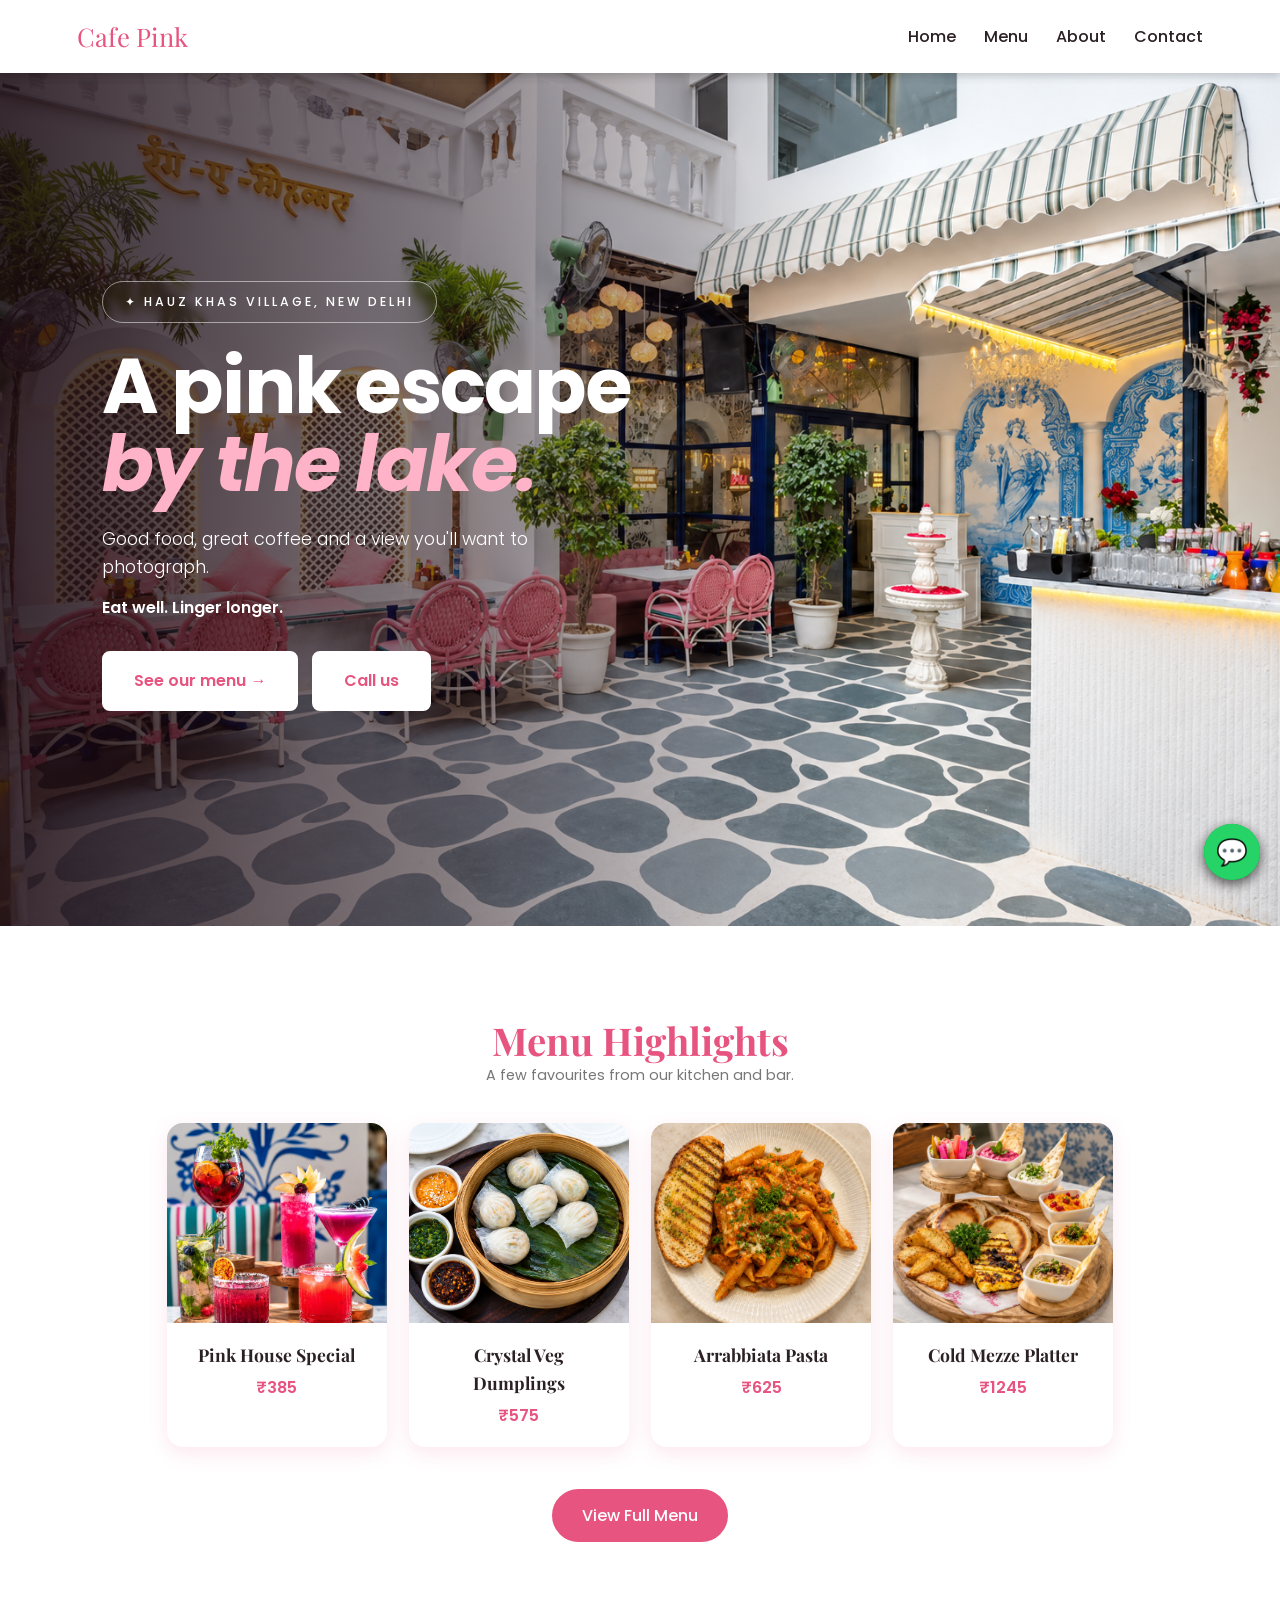
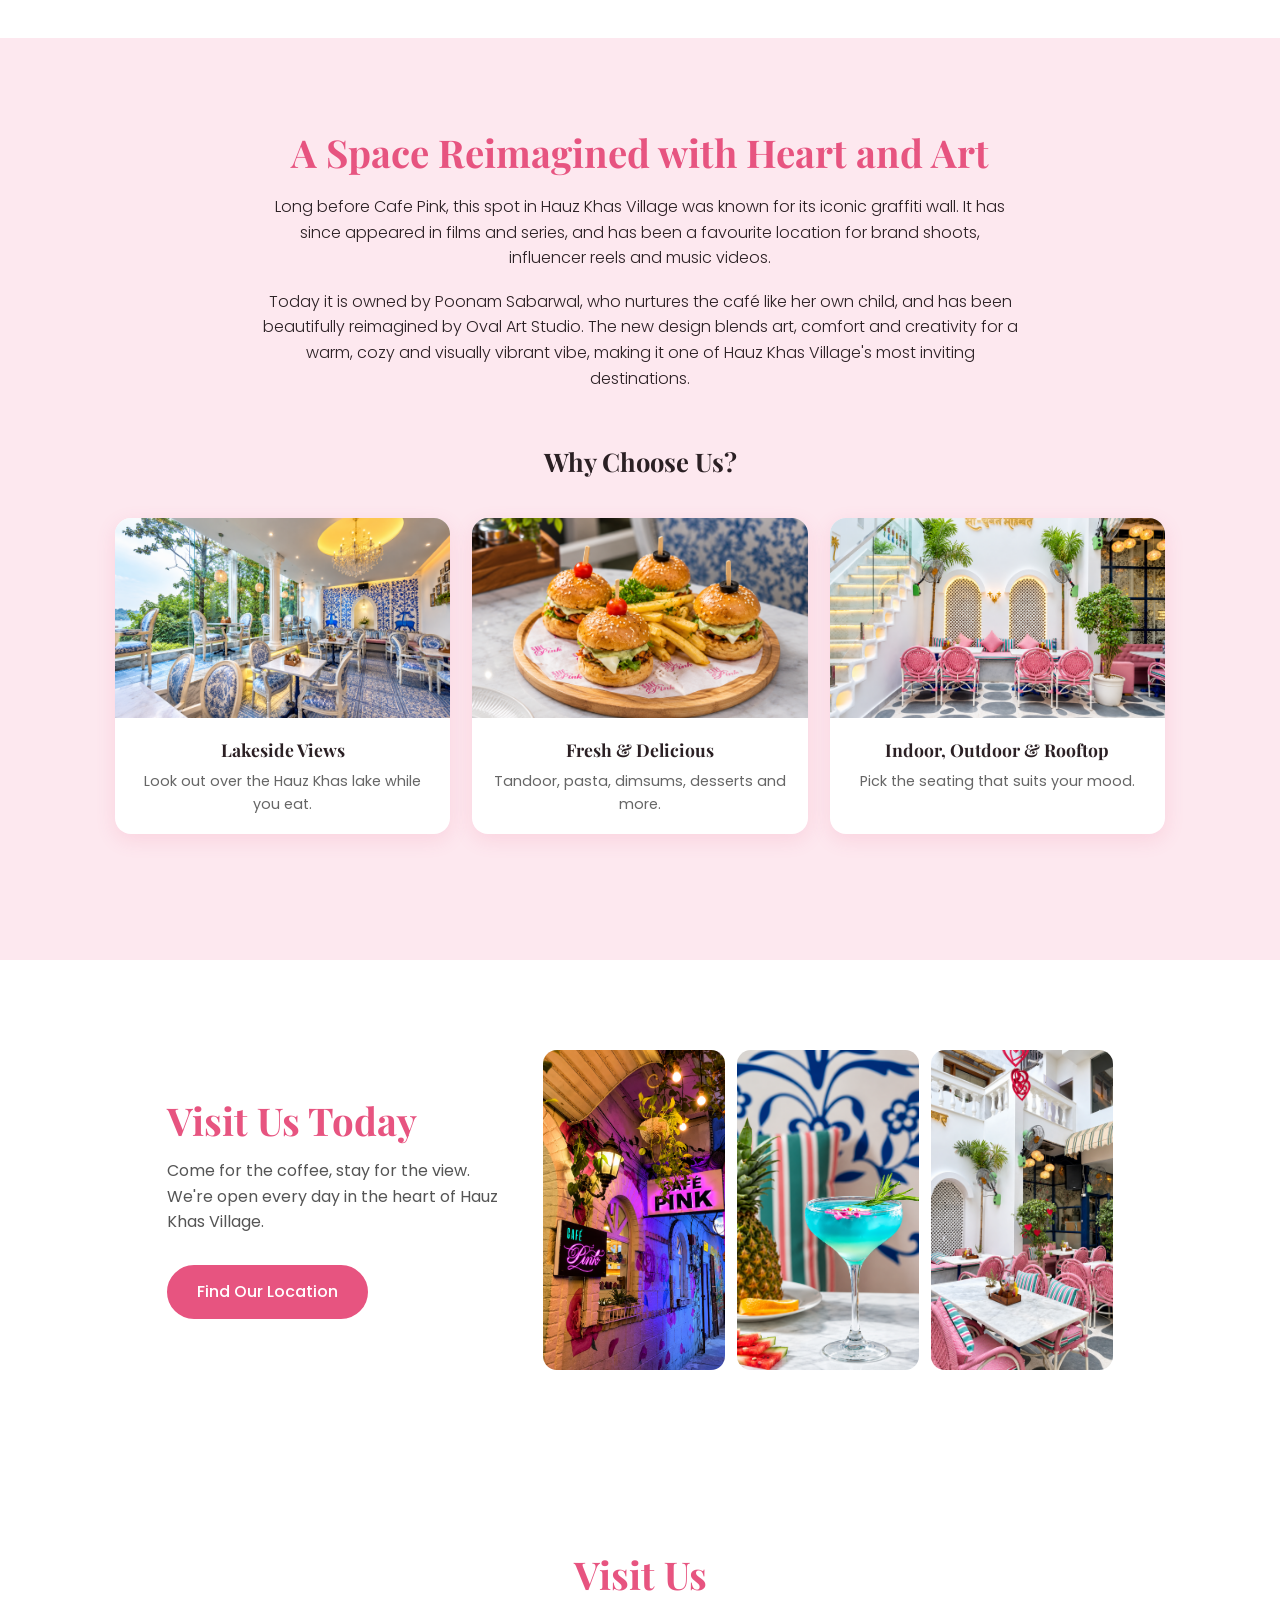
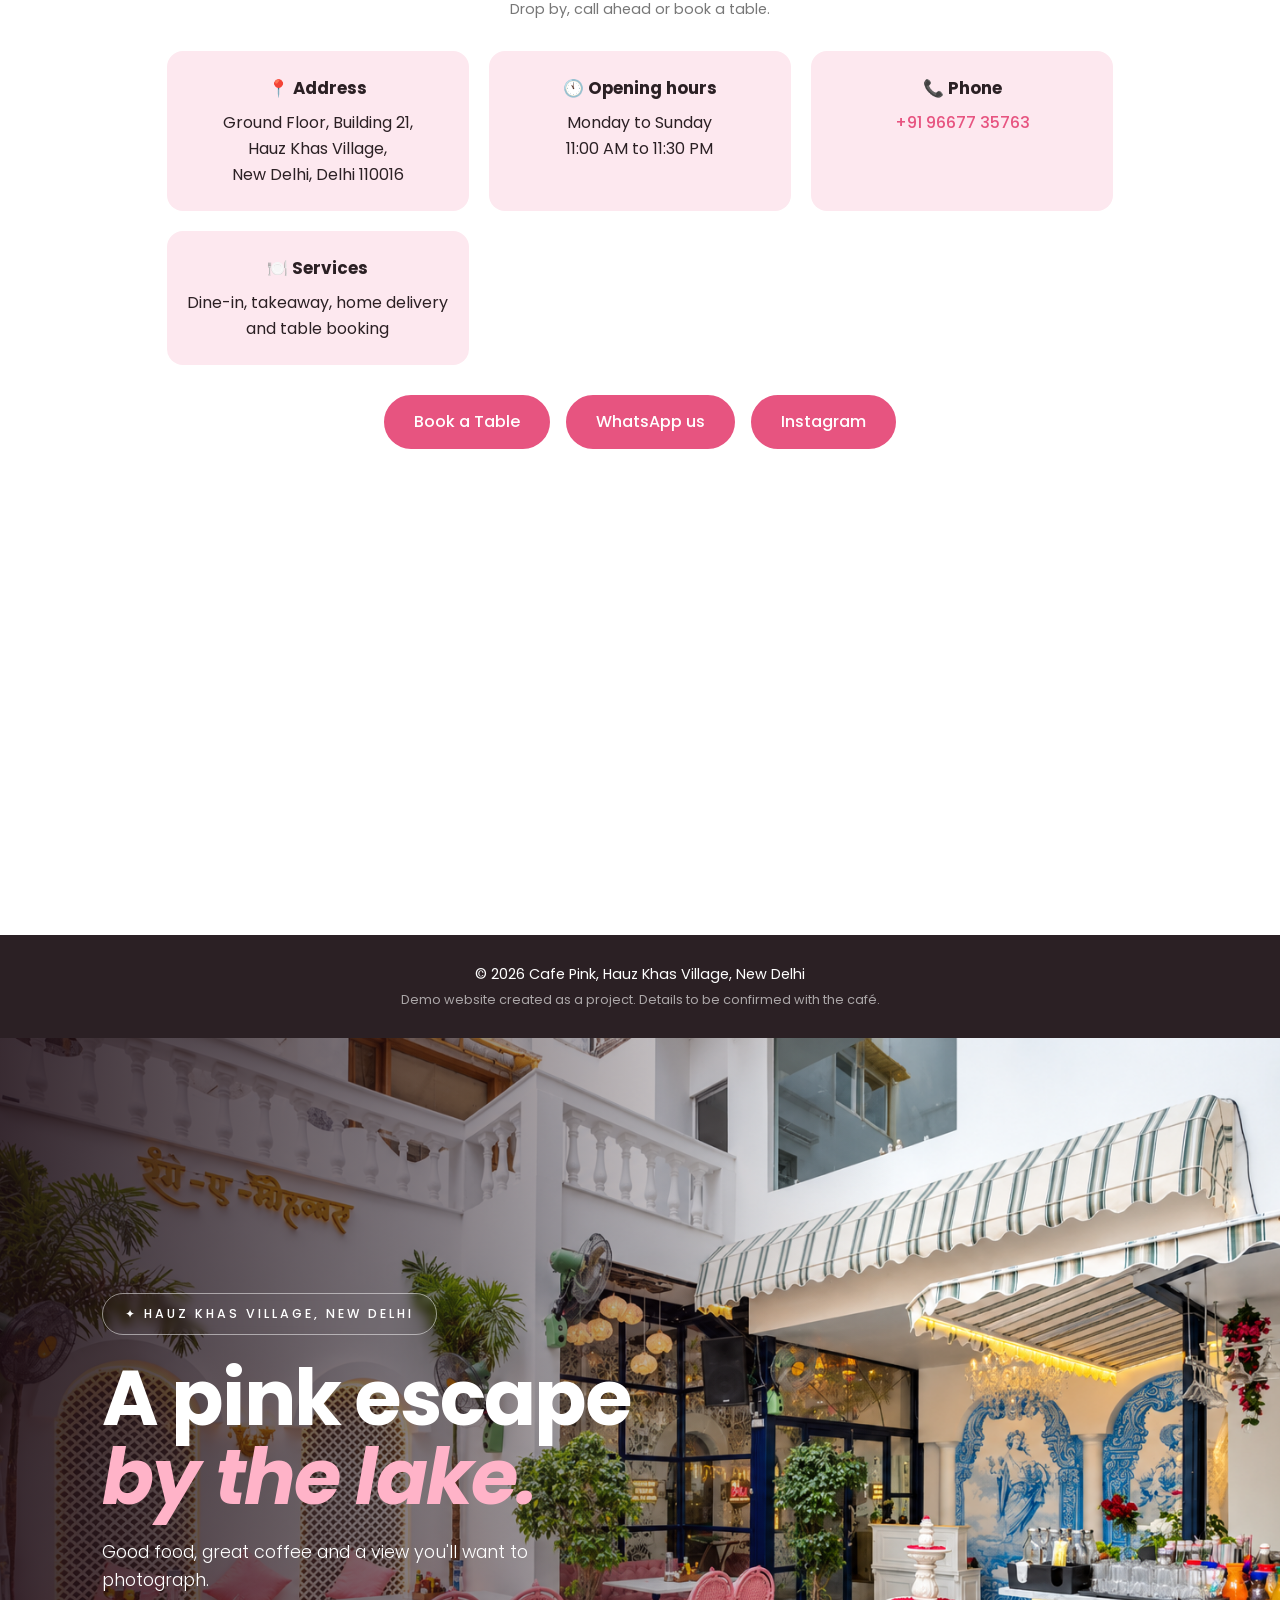
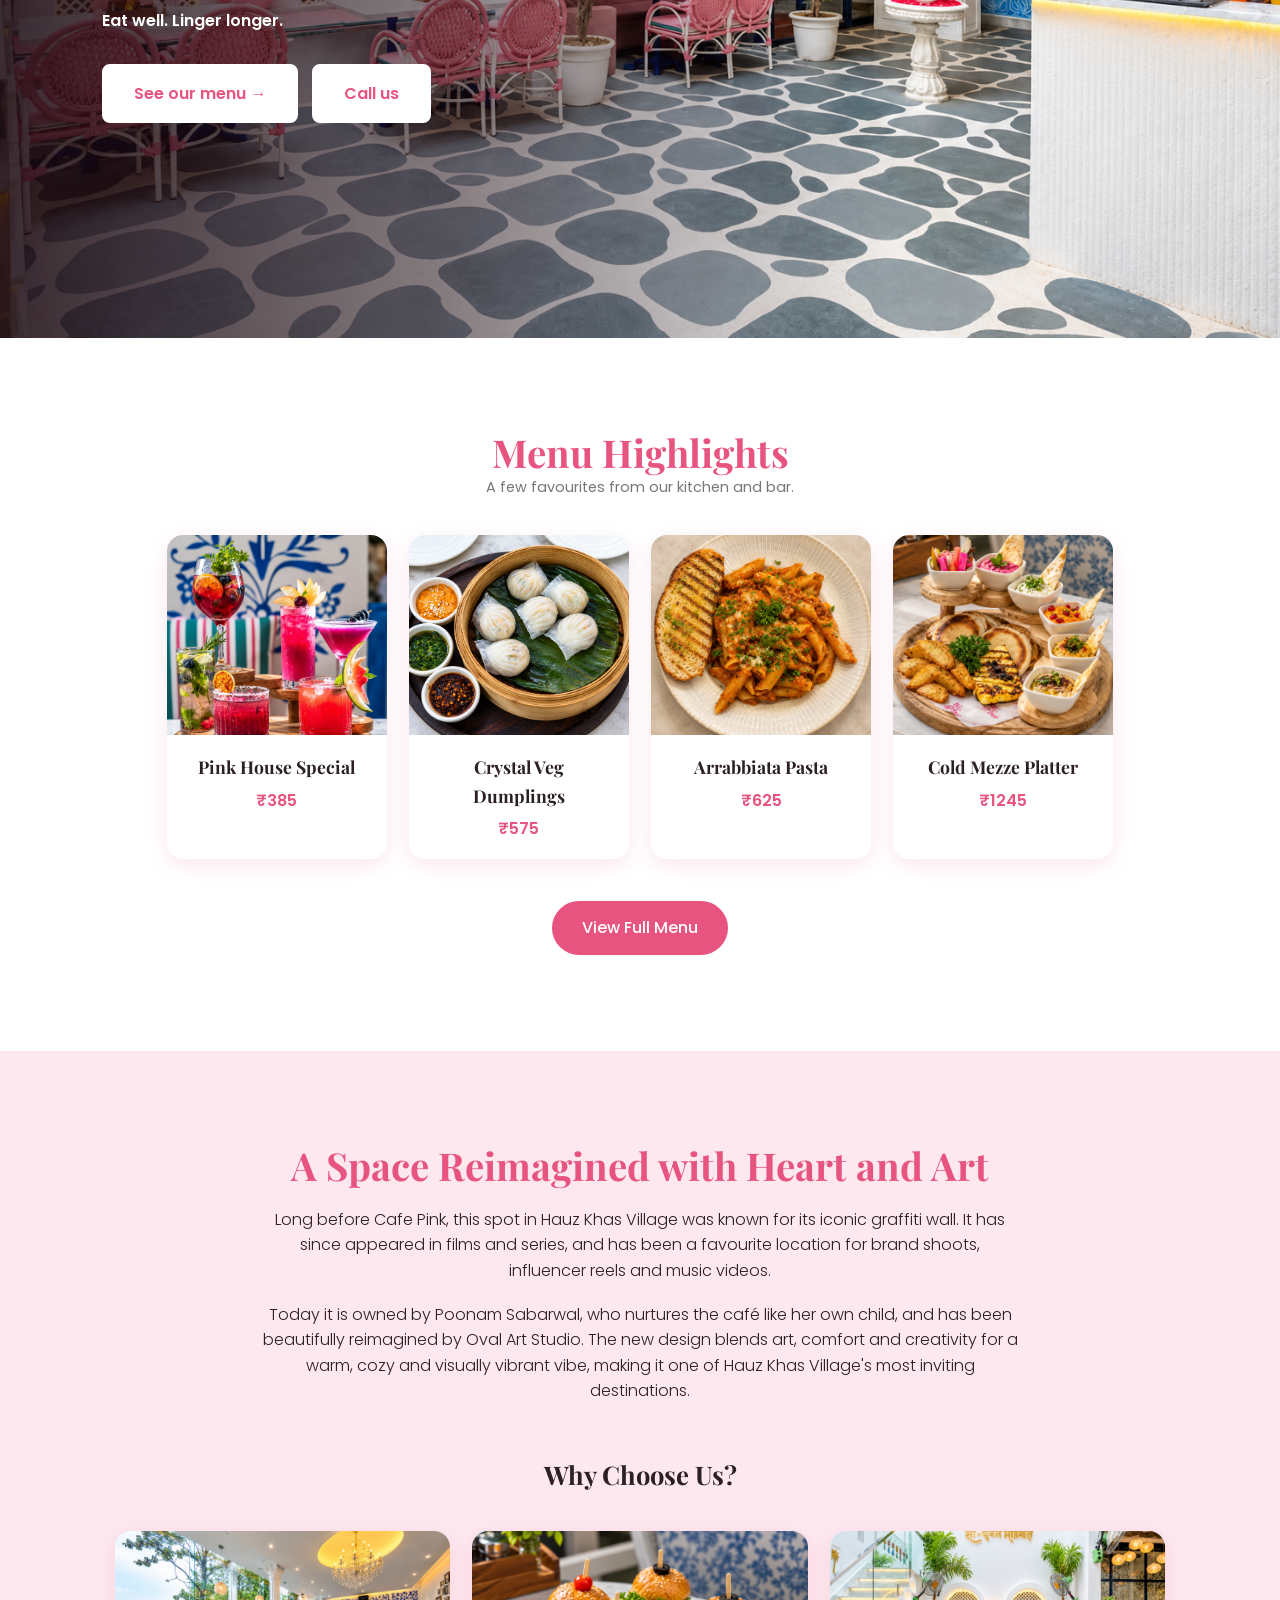
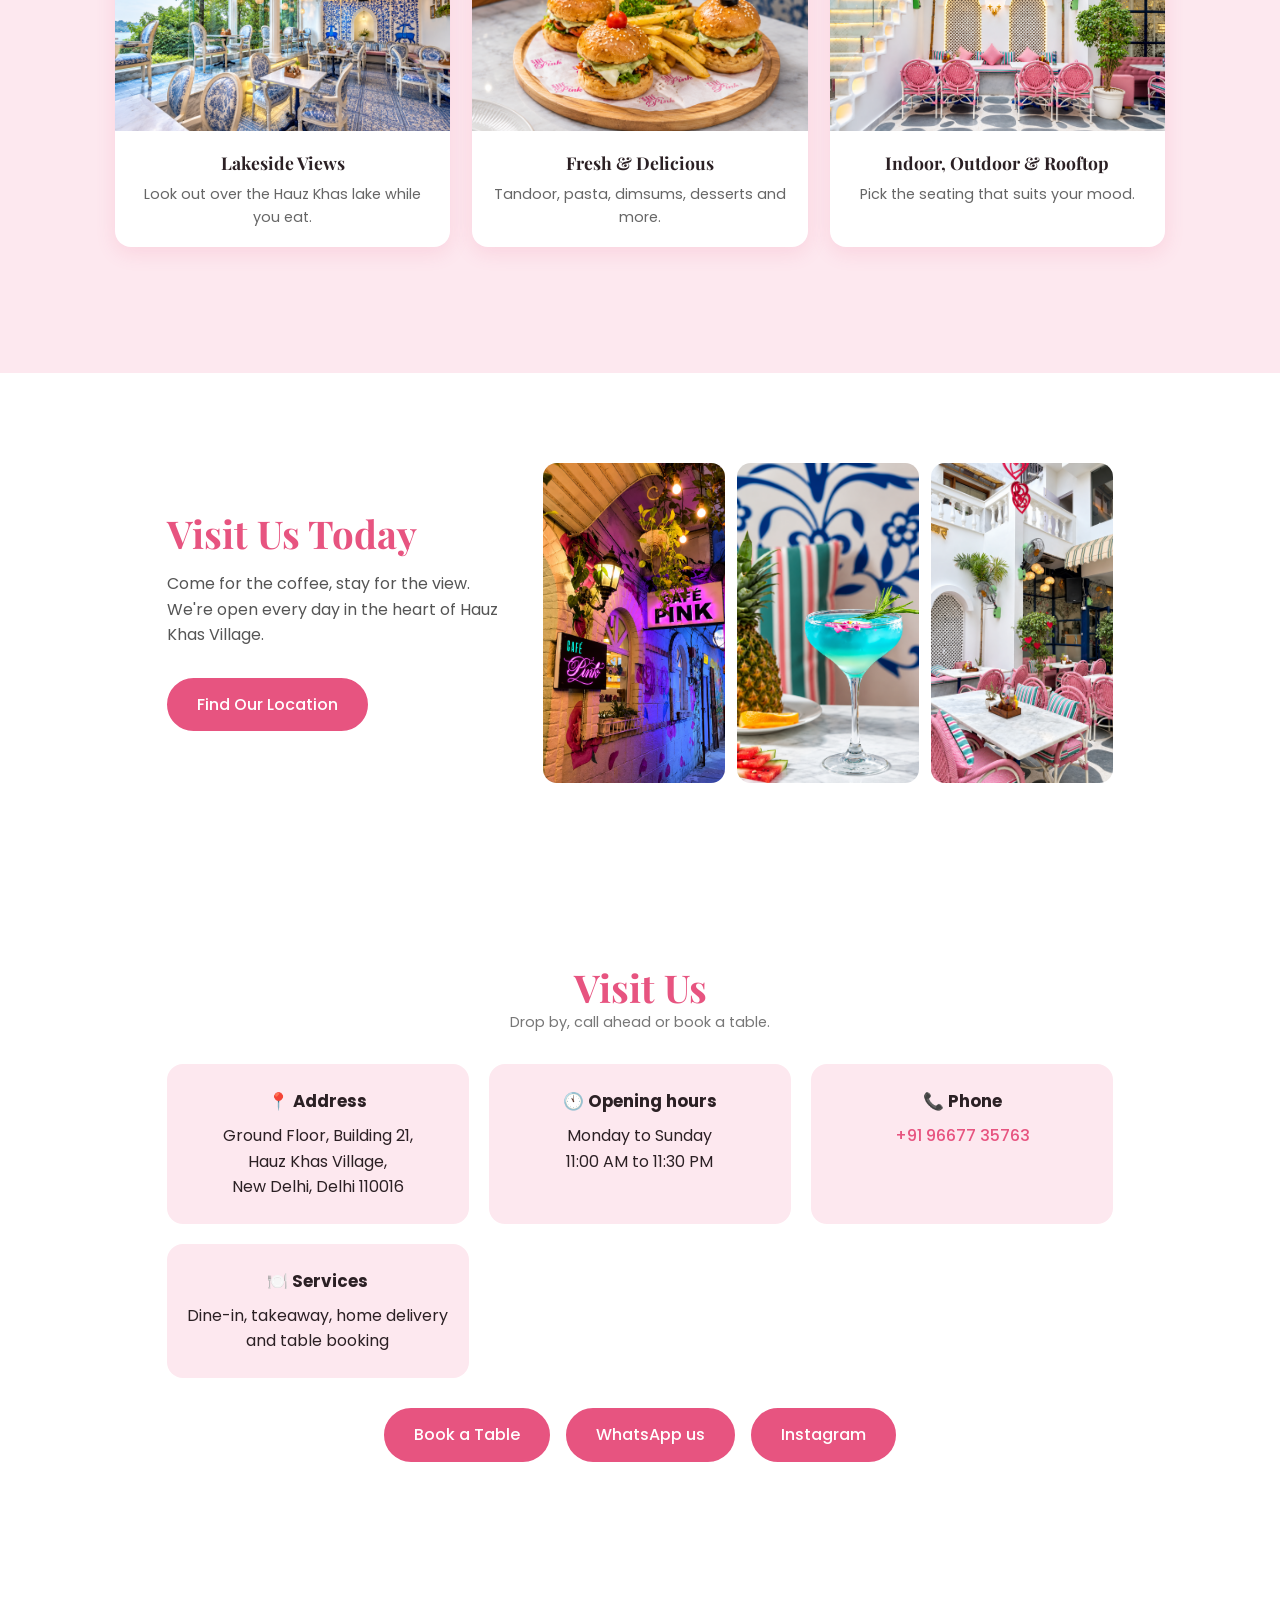
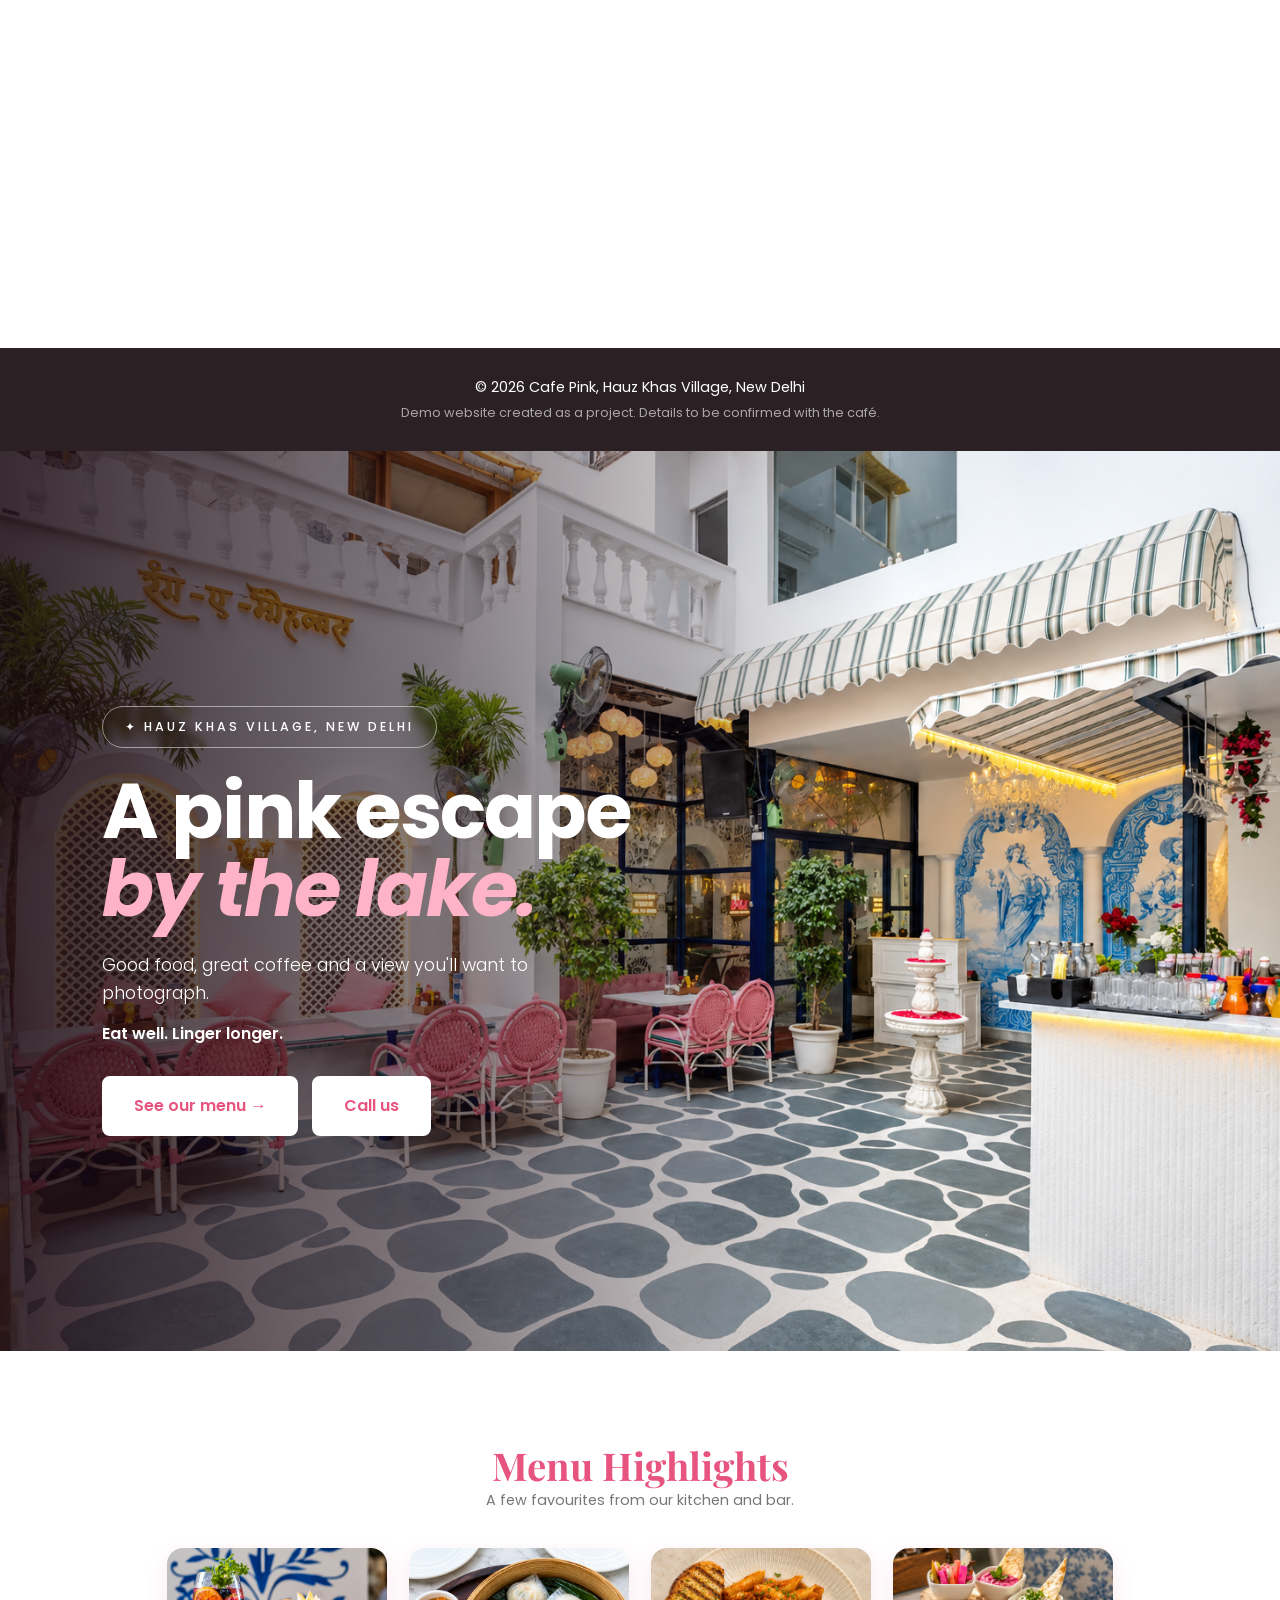
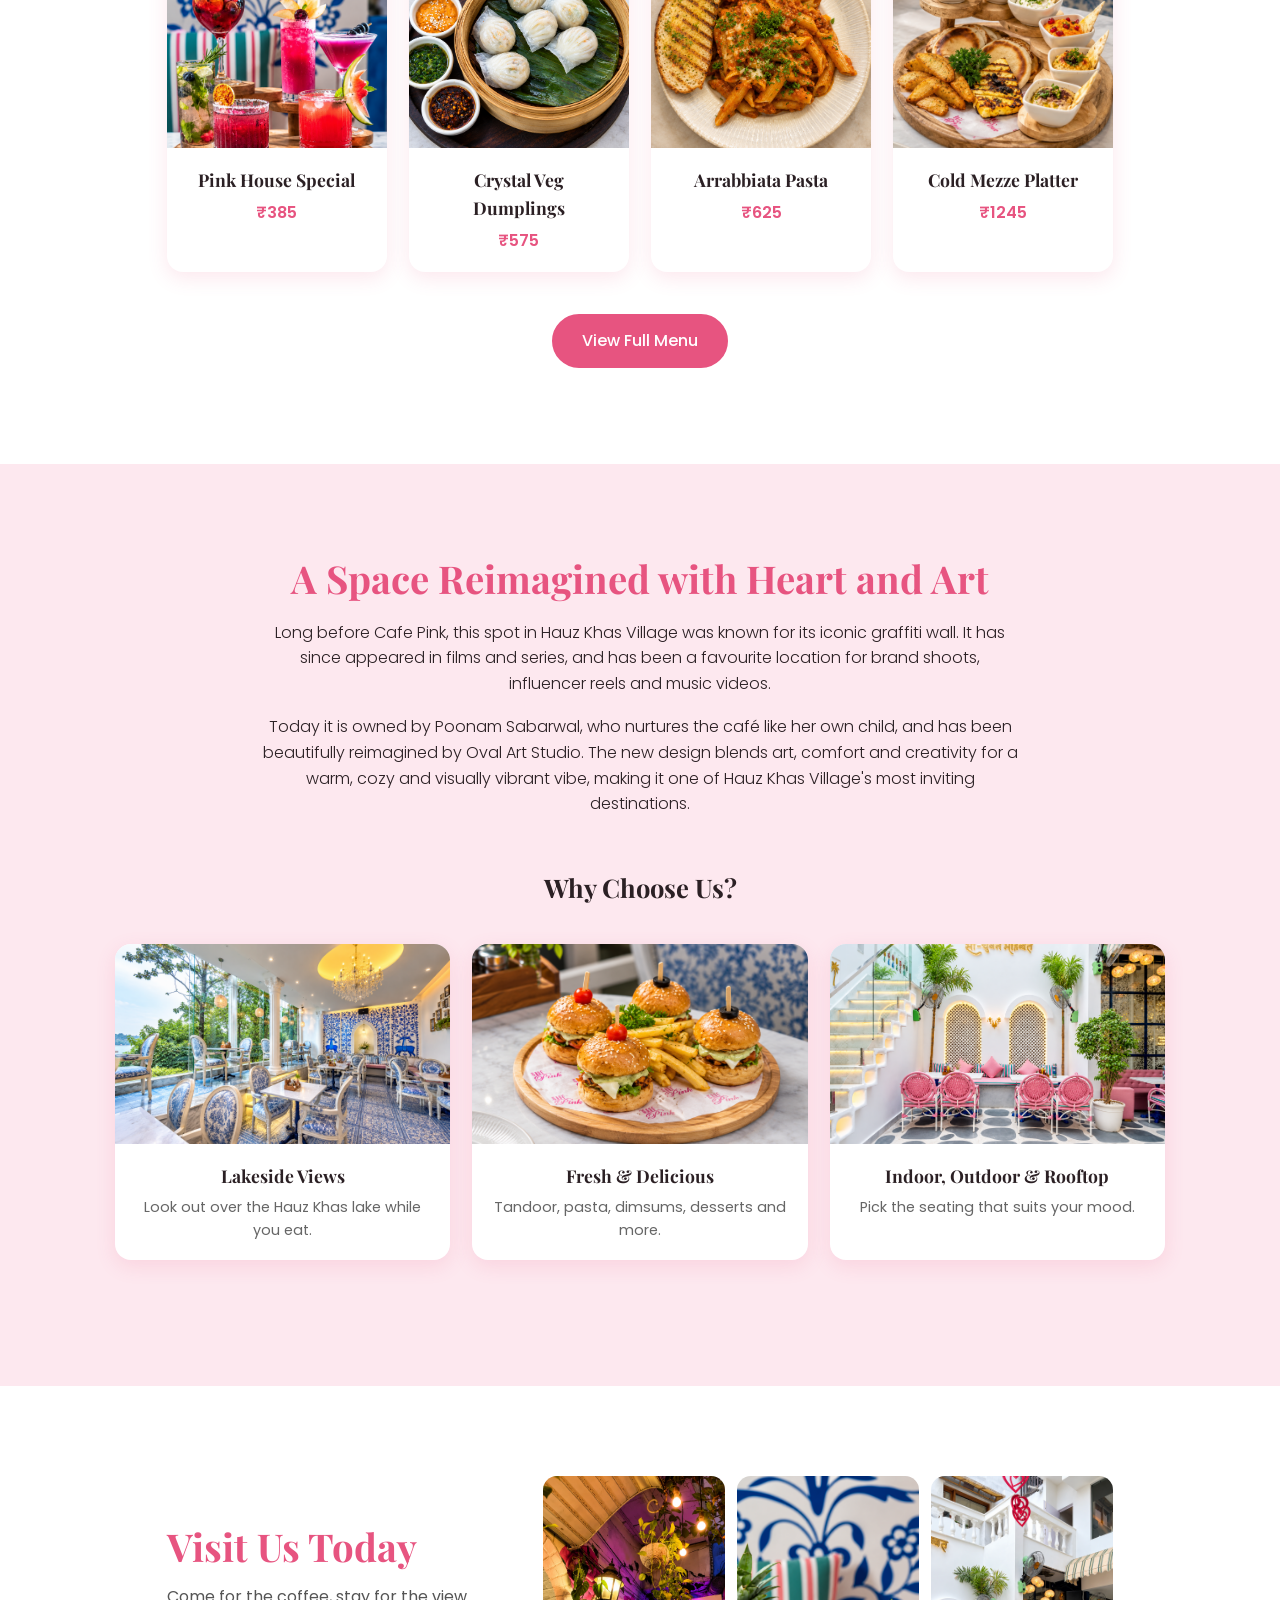
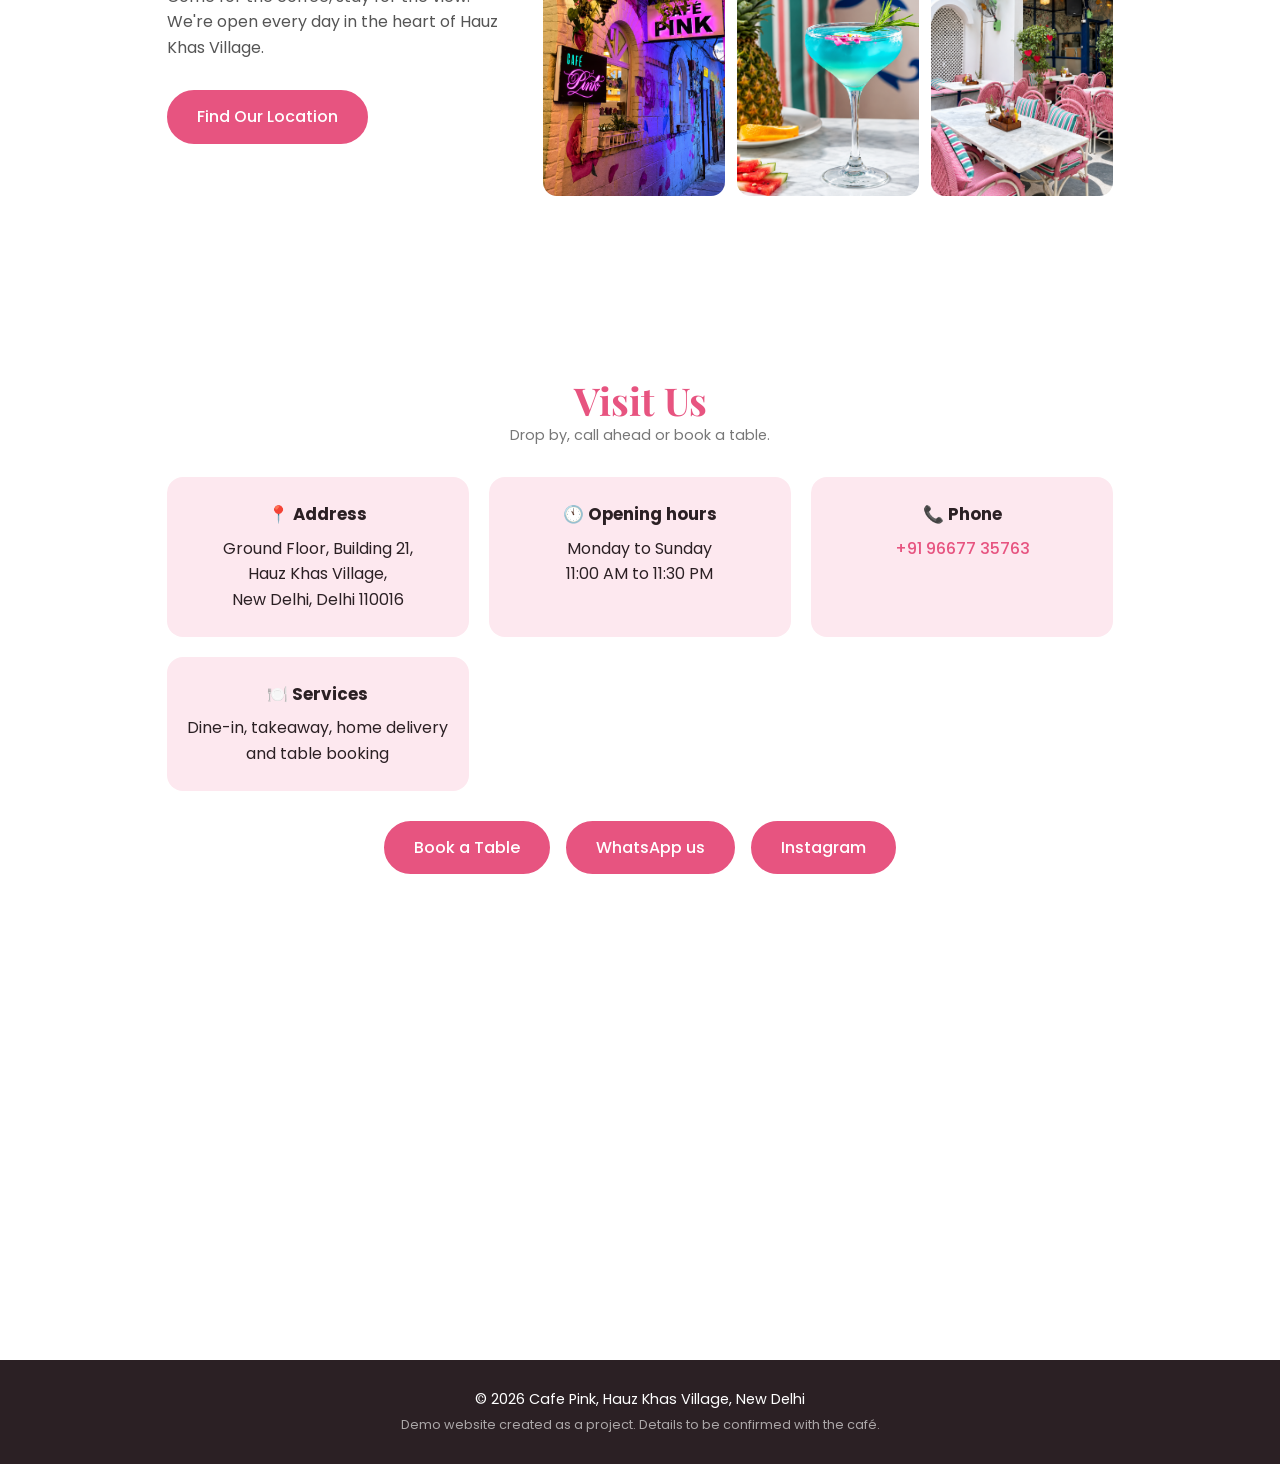
==== commit 7b180050: "Clean" ====
--- a/index.html
+++ b/index.html
@@ -489,5 +489,5 @@
 
   <script src="script.js"></script>
 </body>
->>>>>>> ab0d699ba185ecc7124ca563a99851e57c240681
+
 </html>
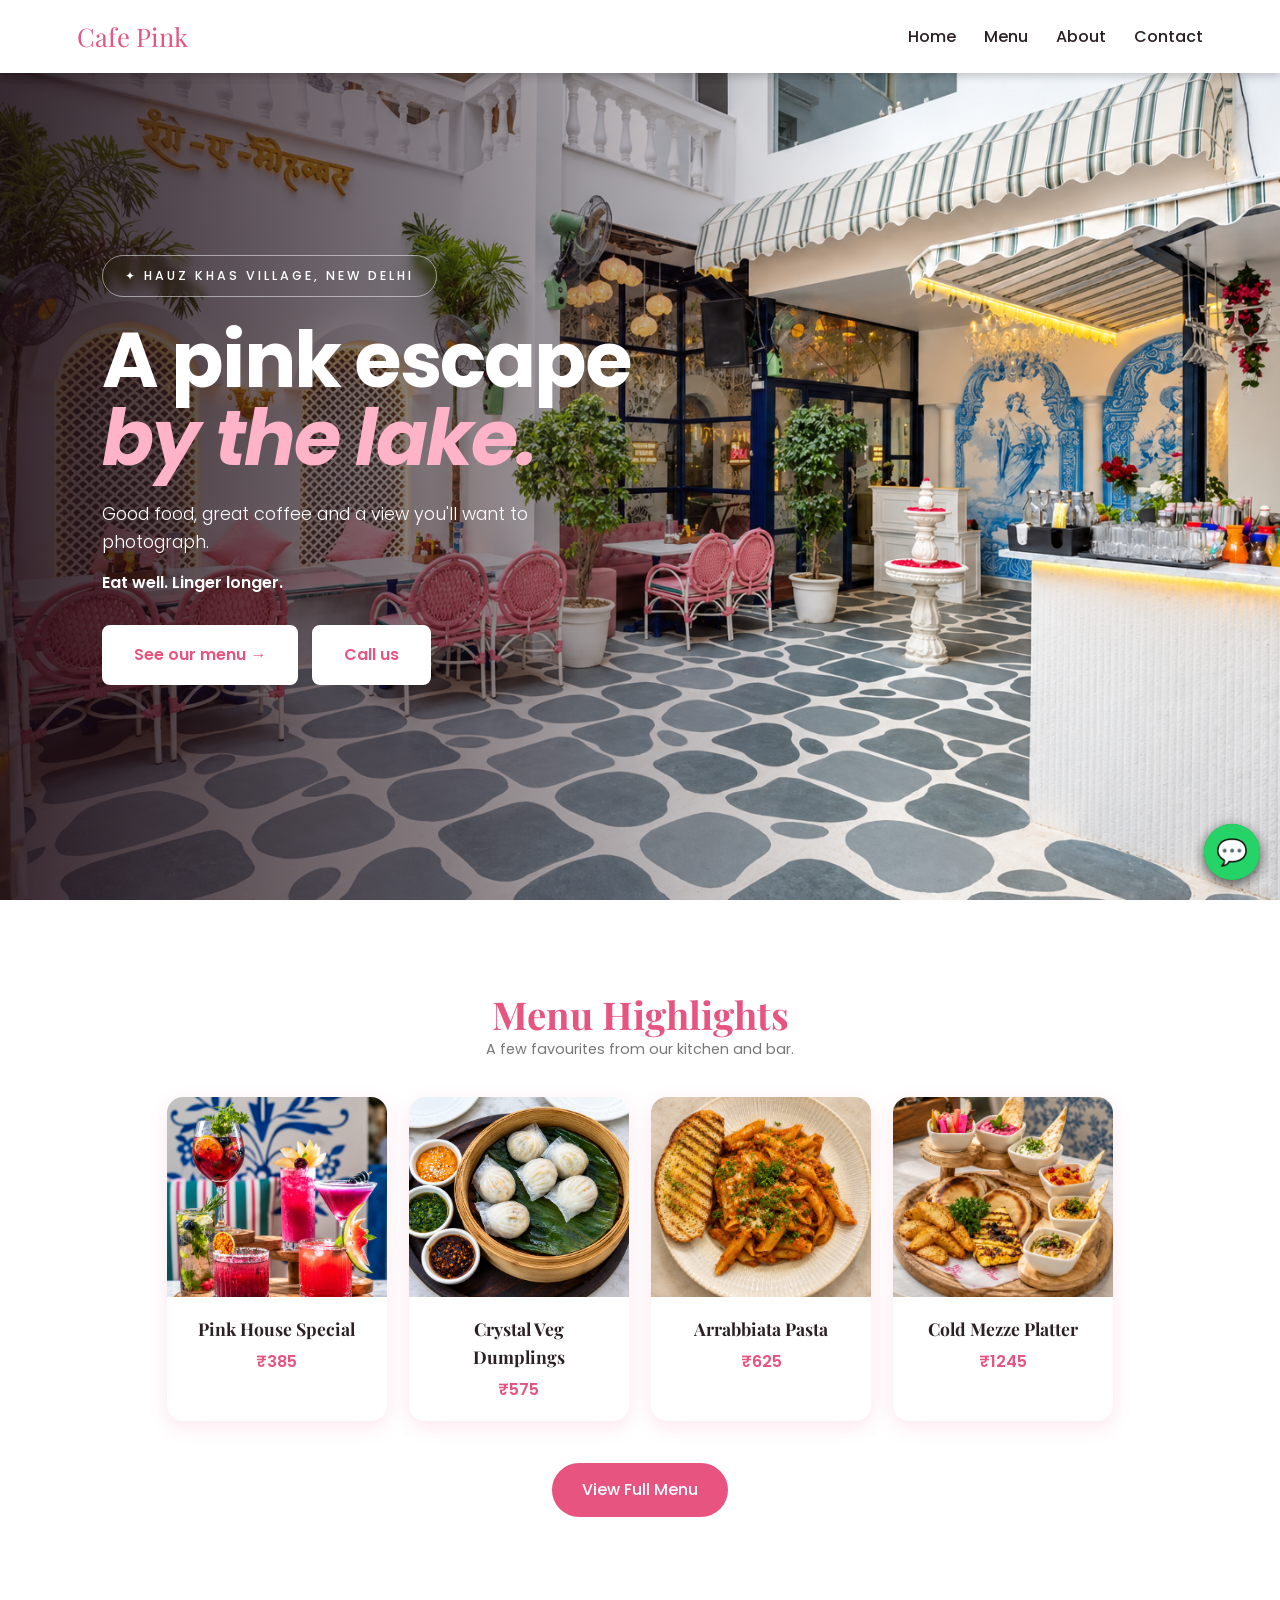
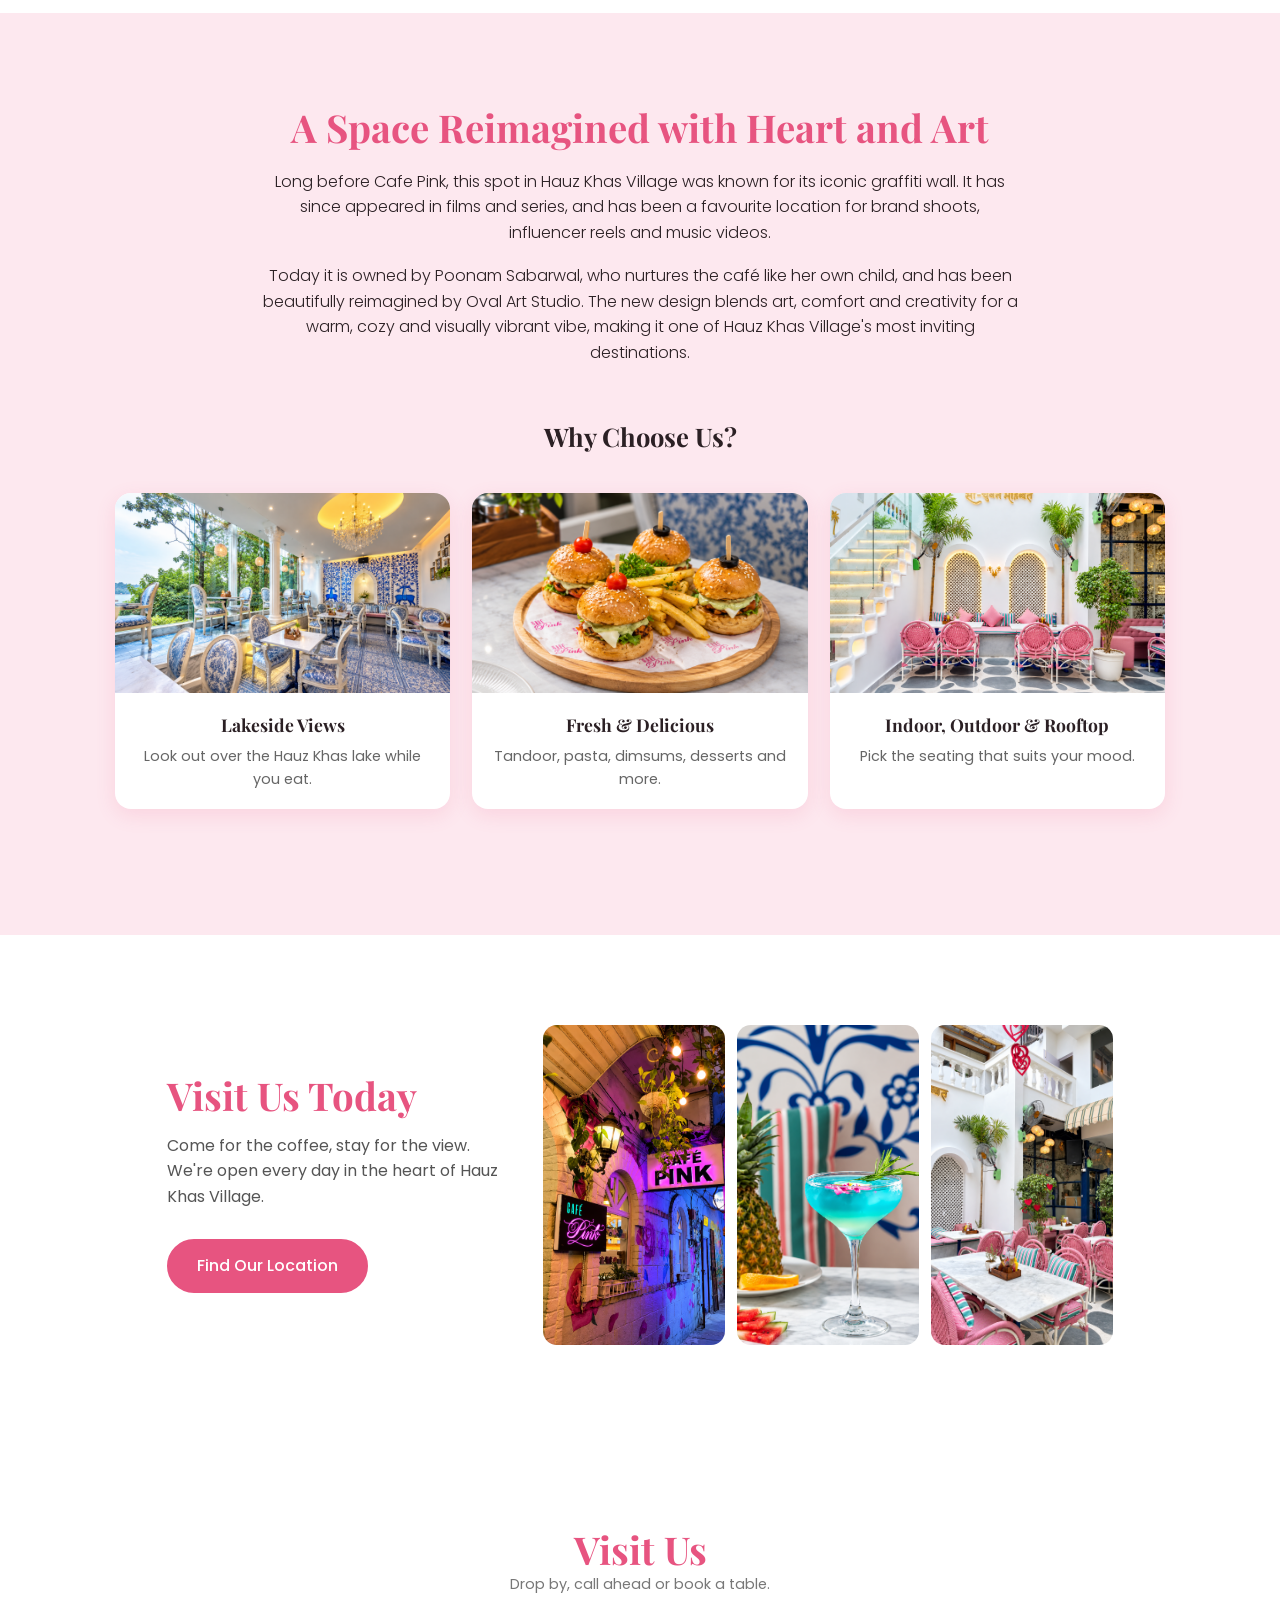
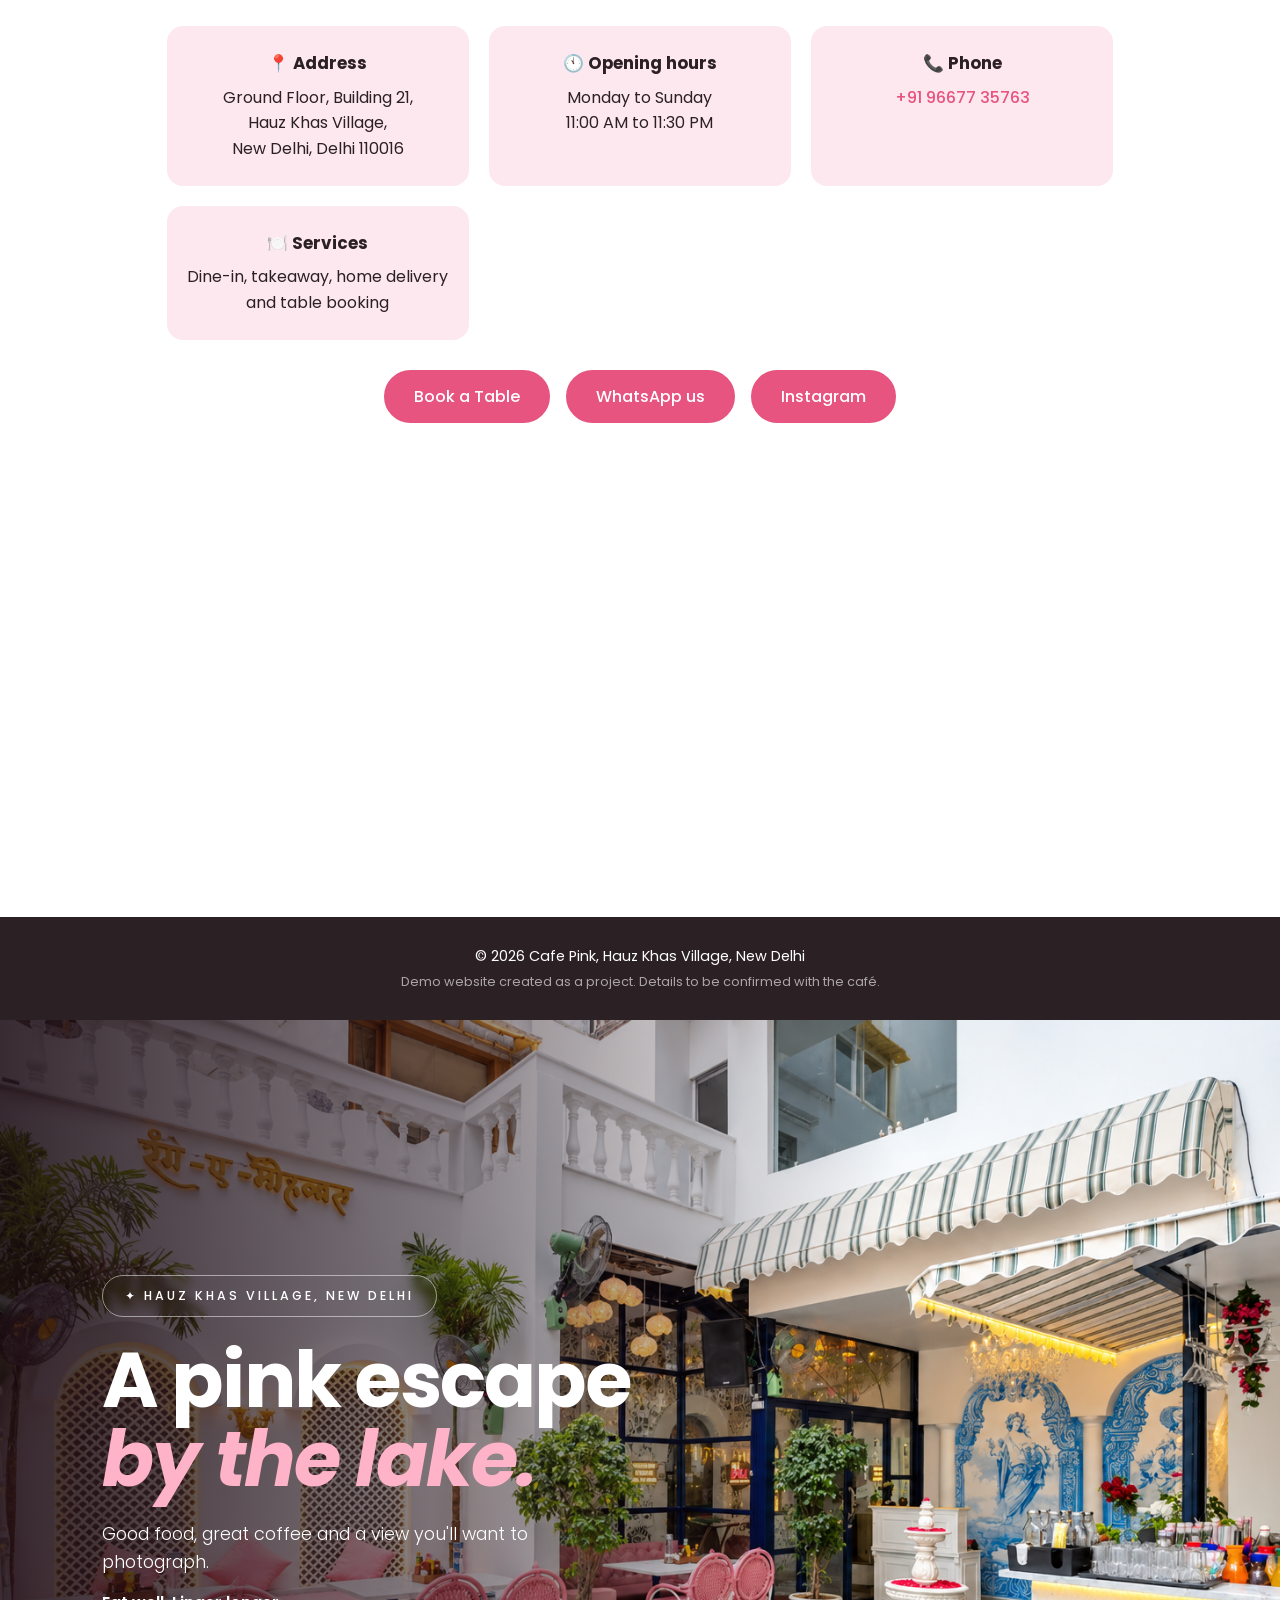
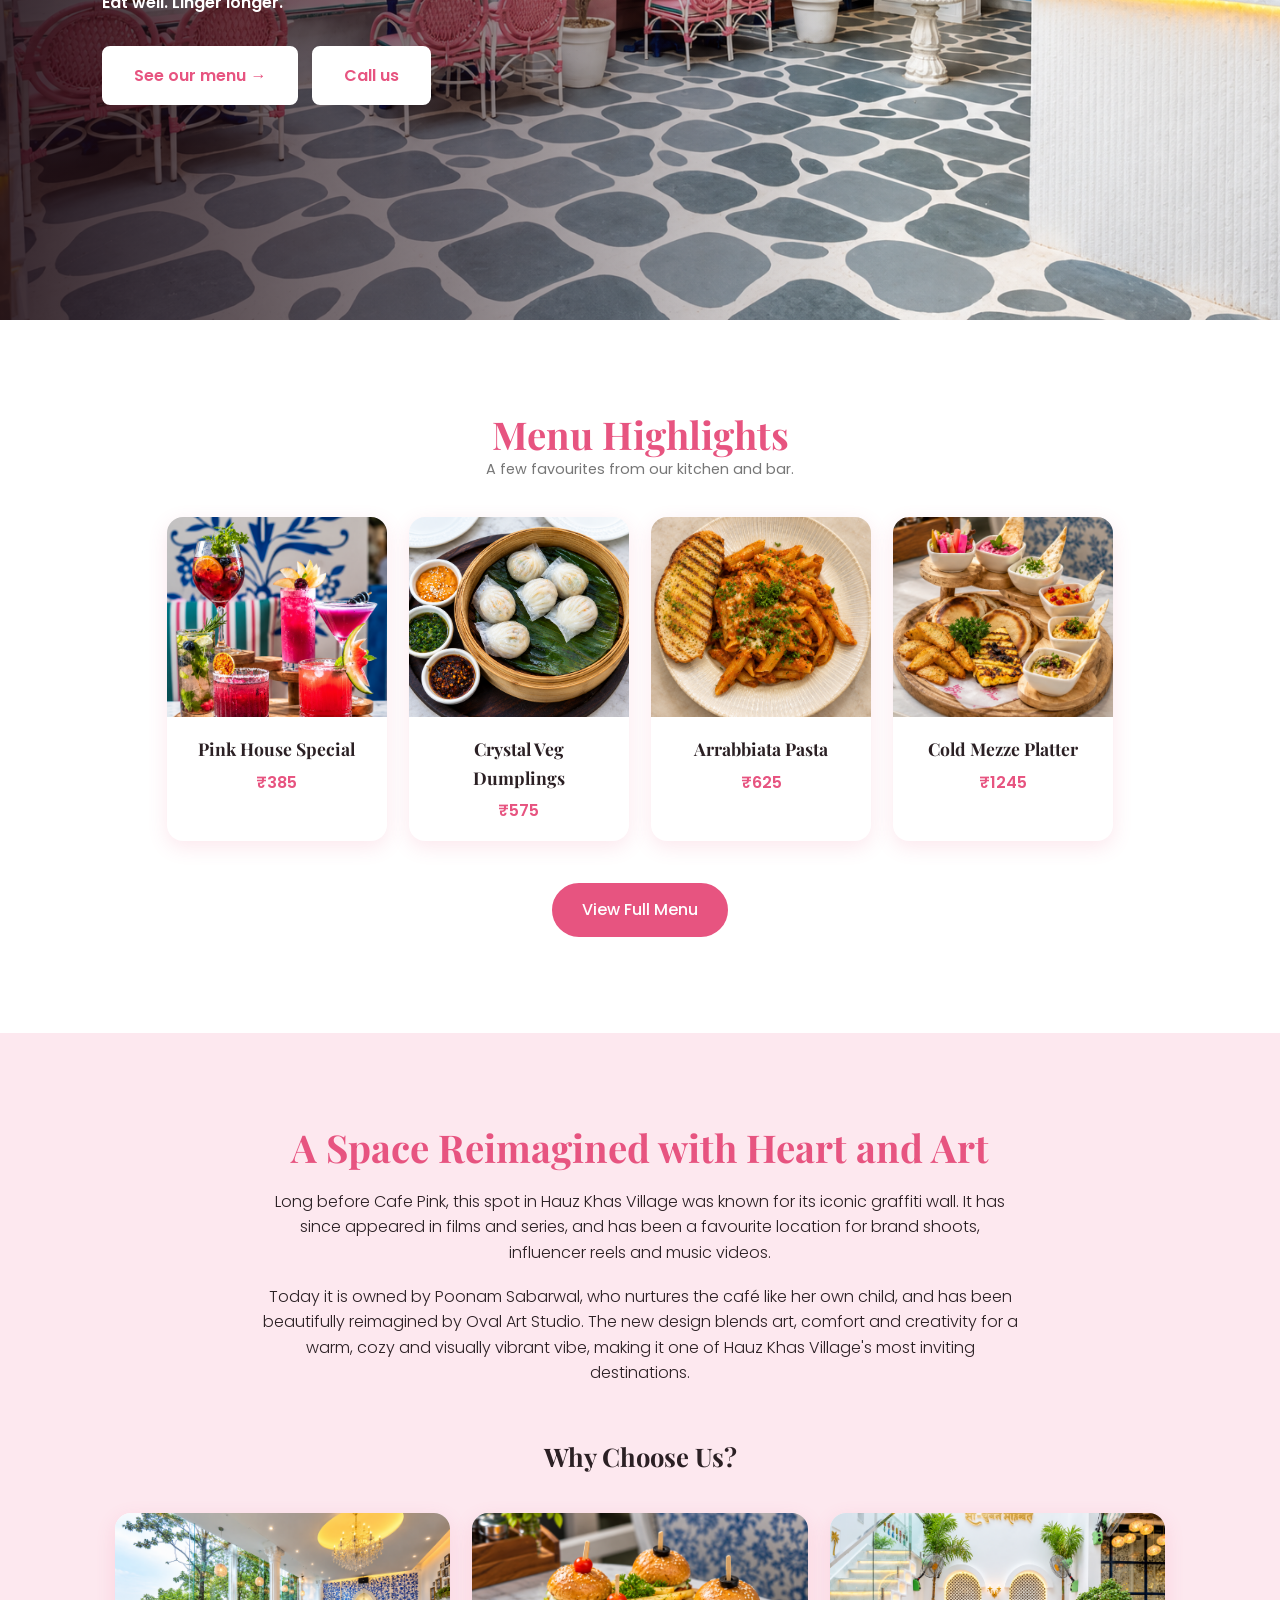
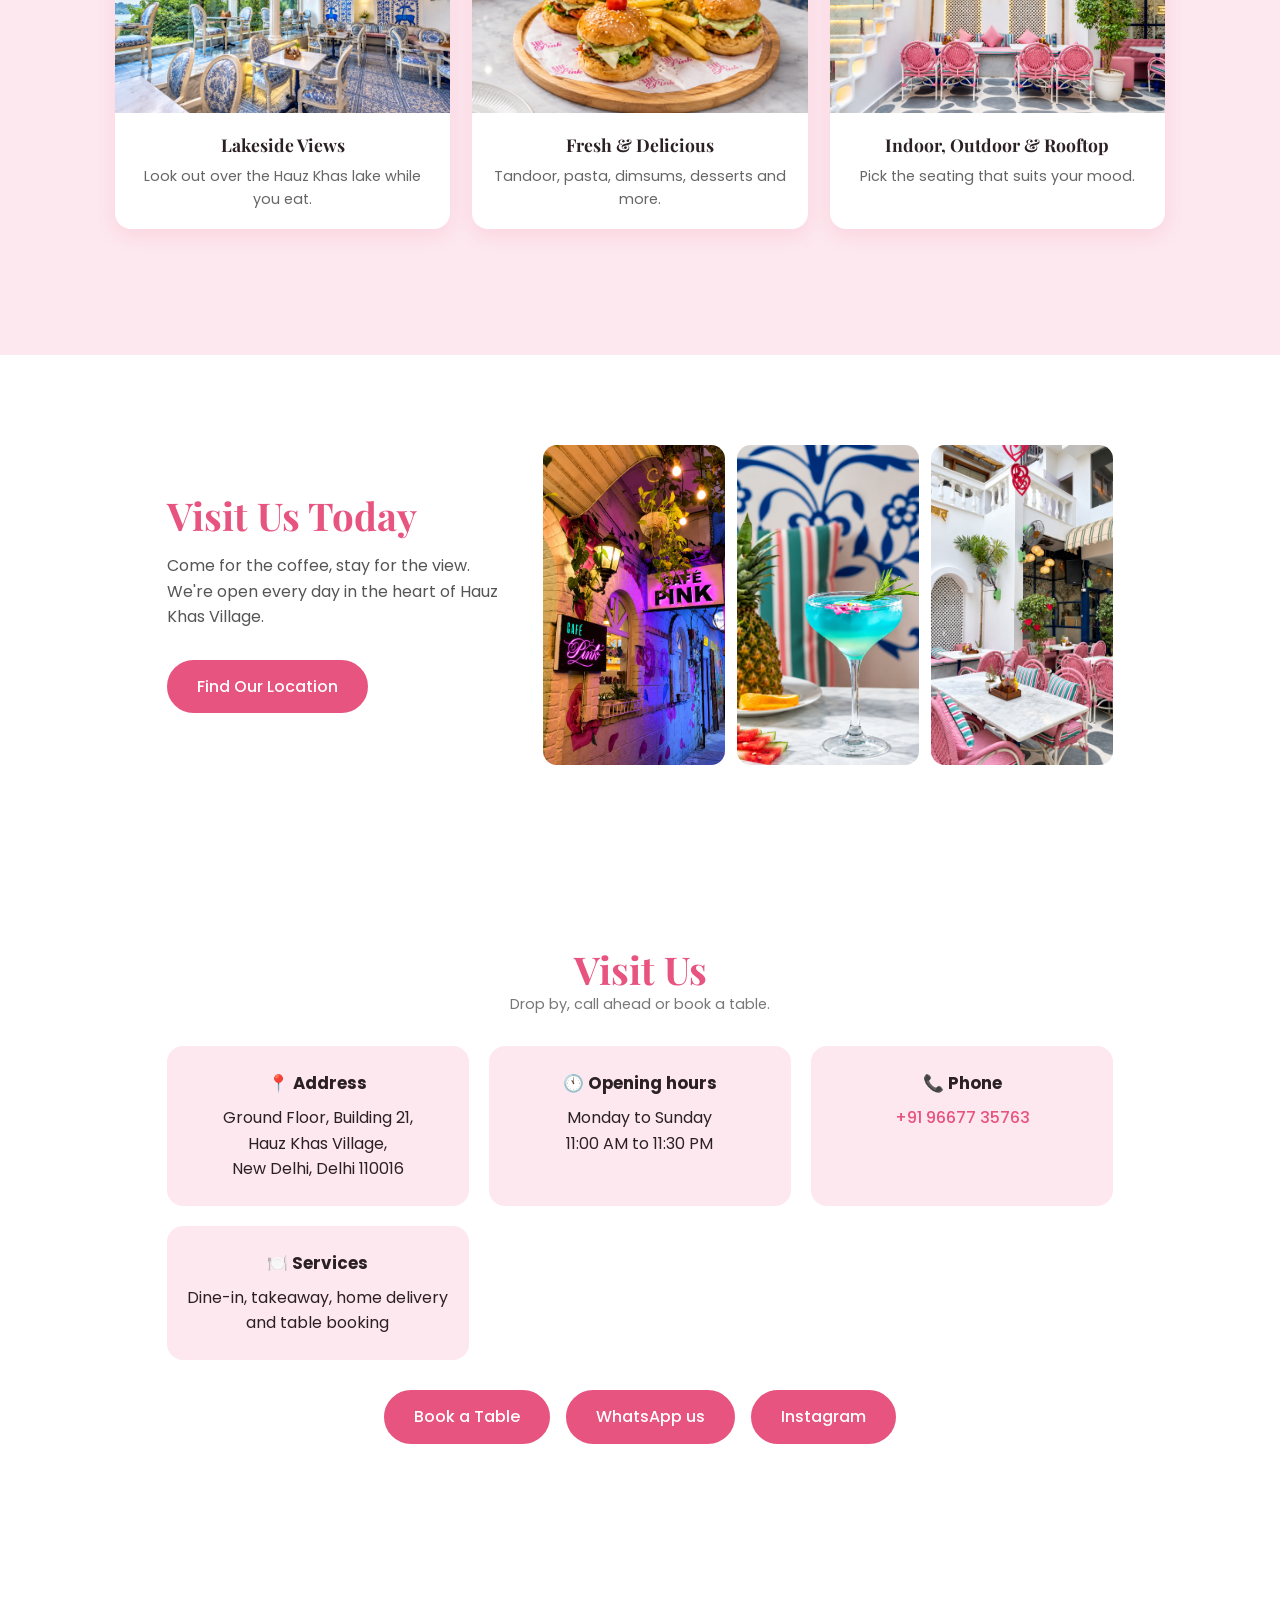
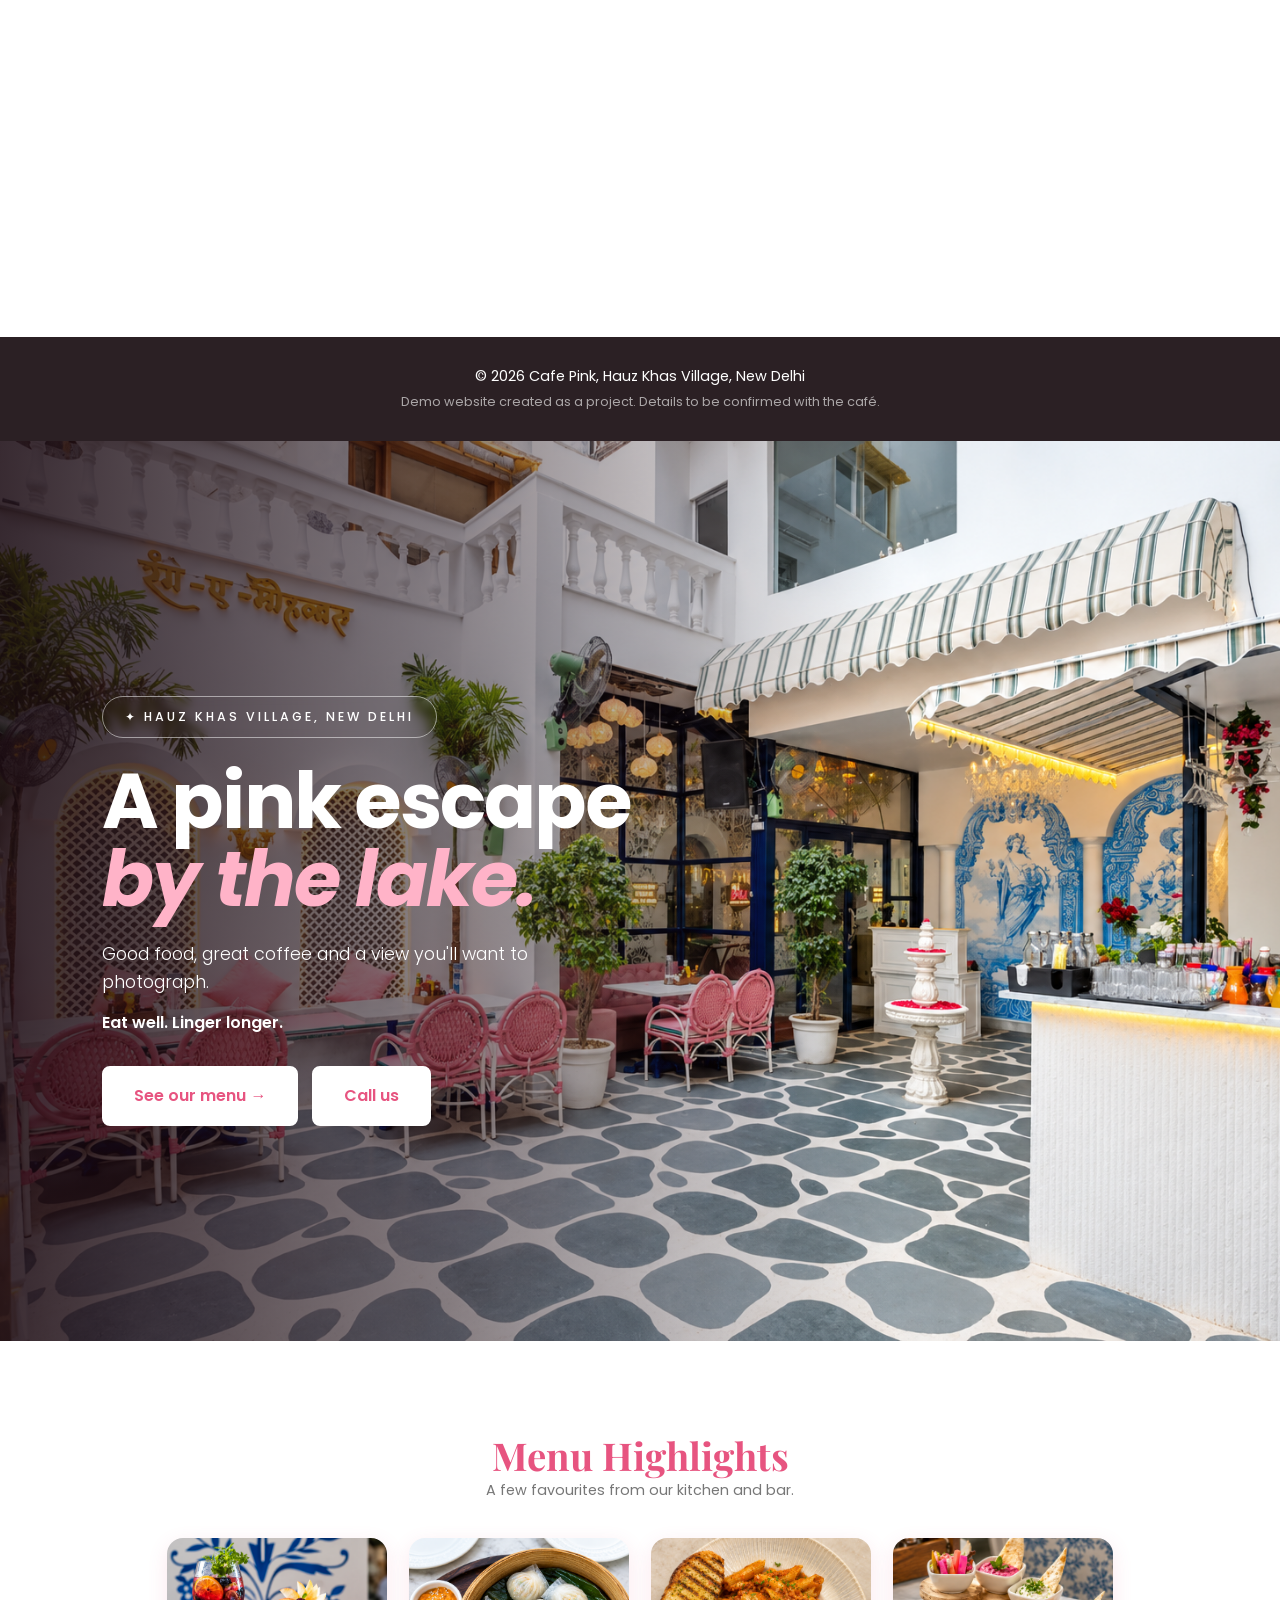
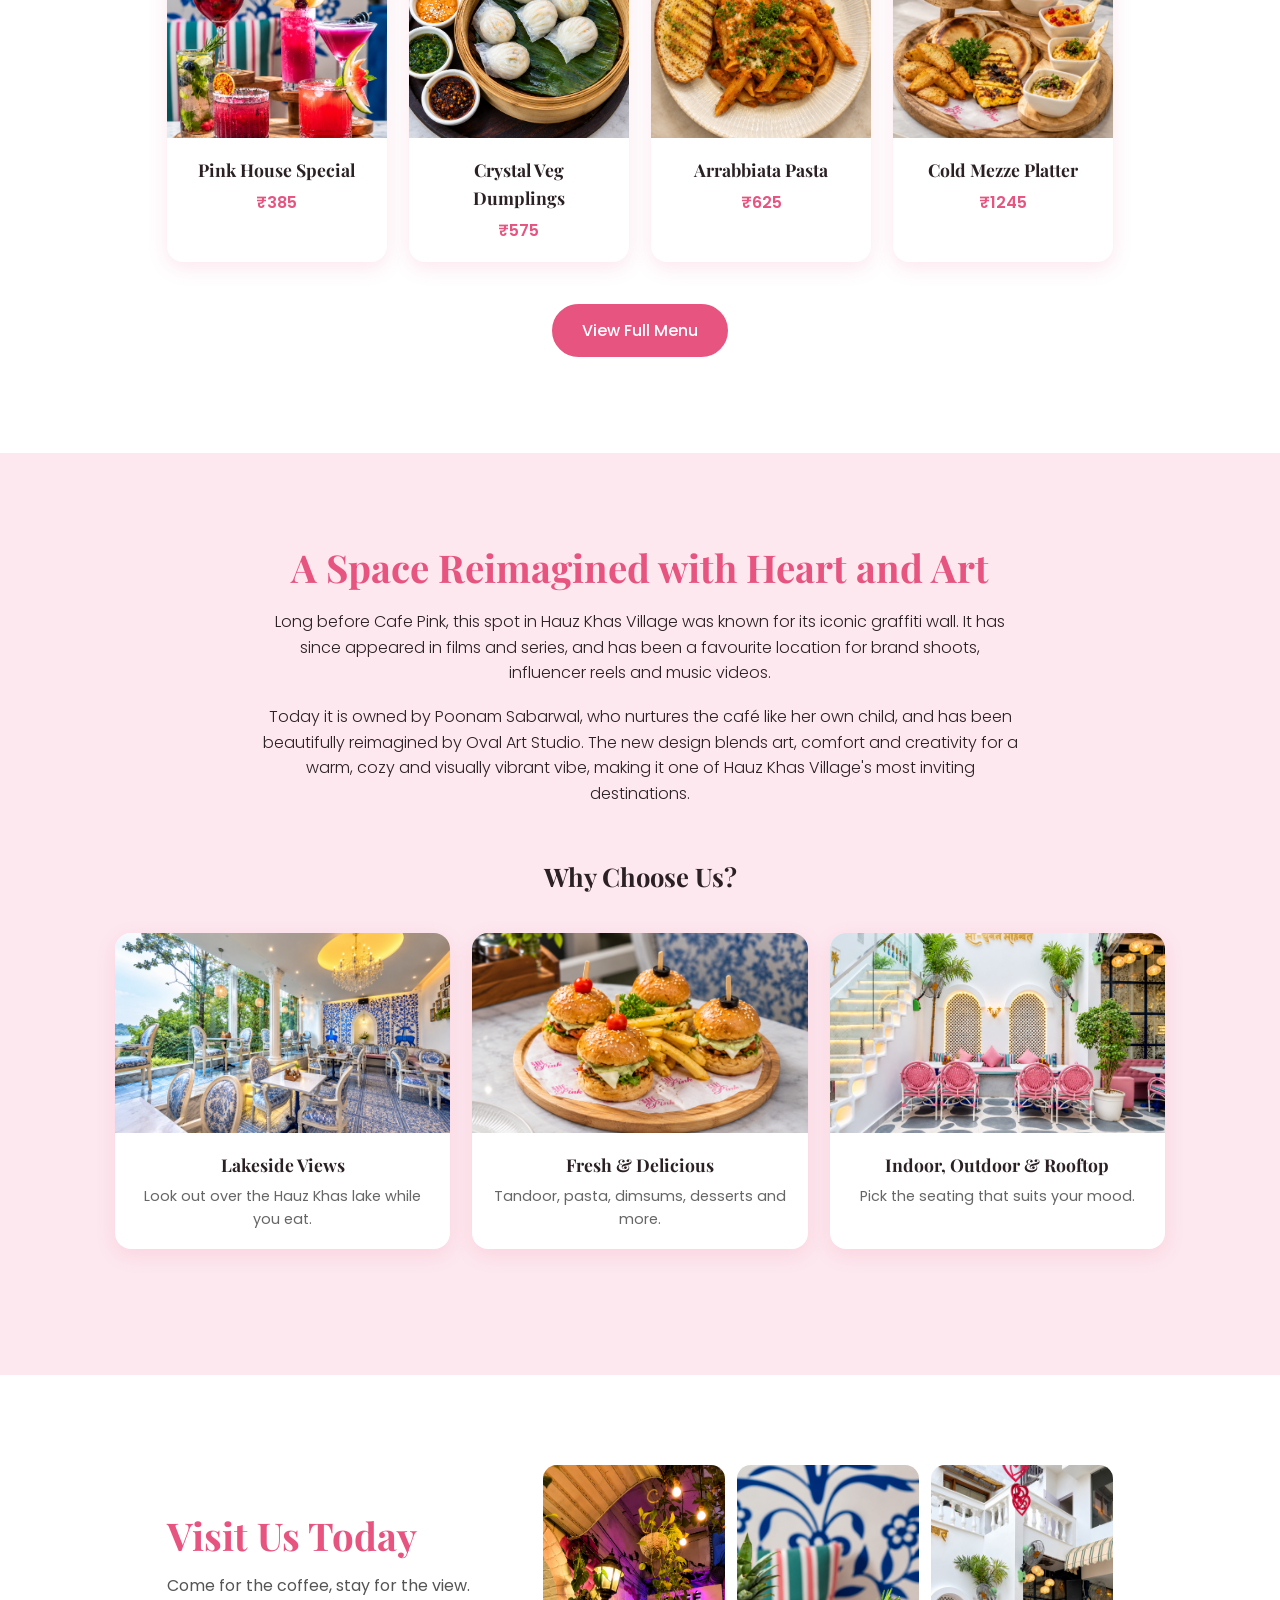
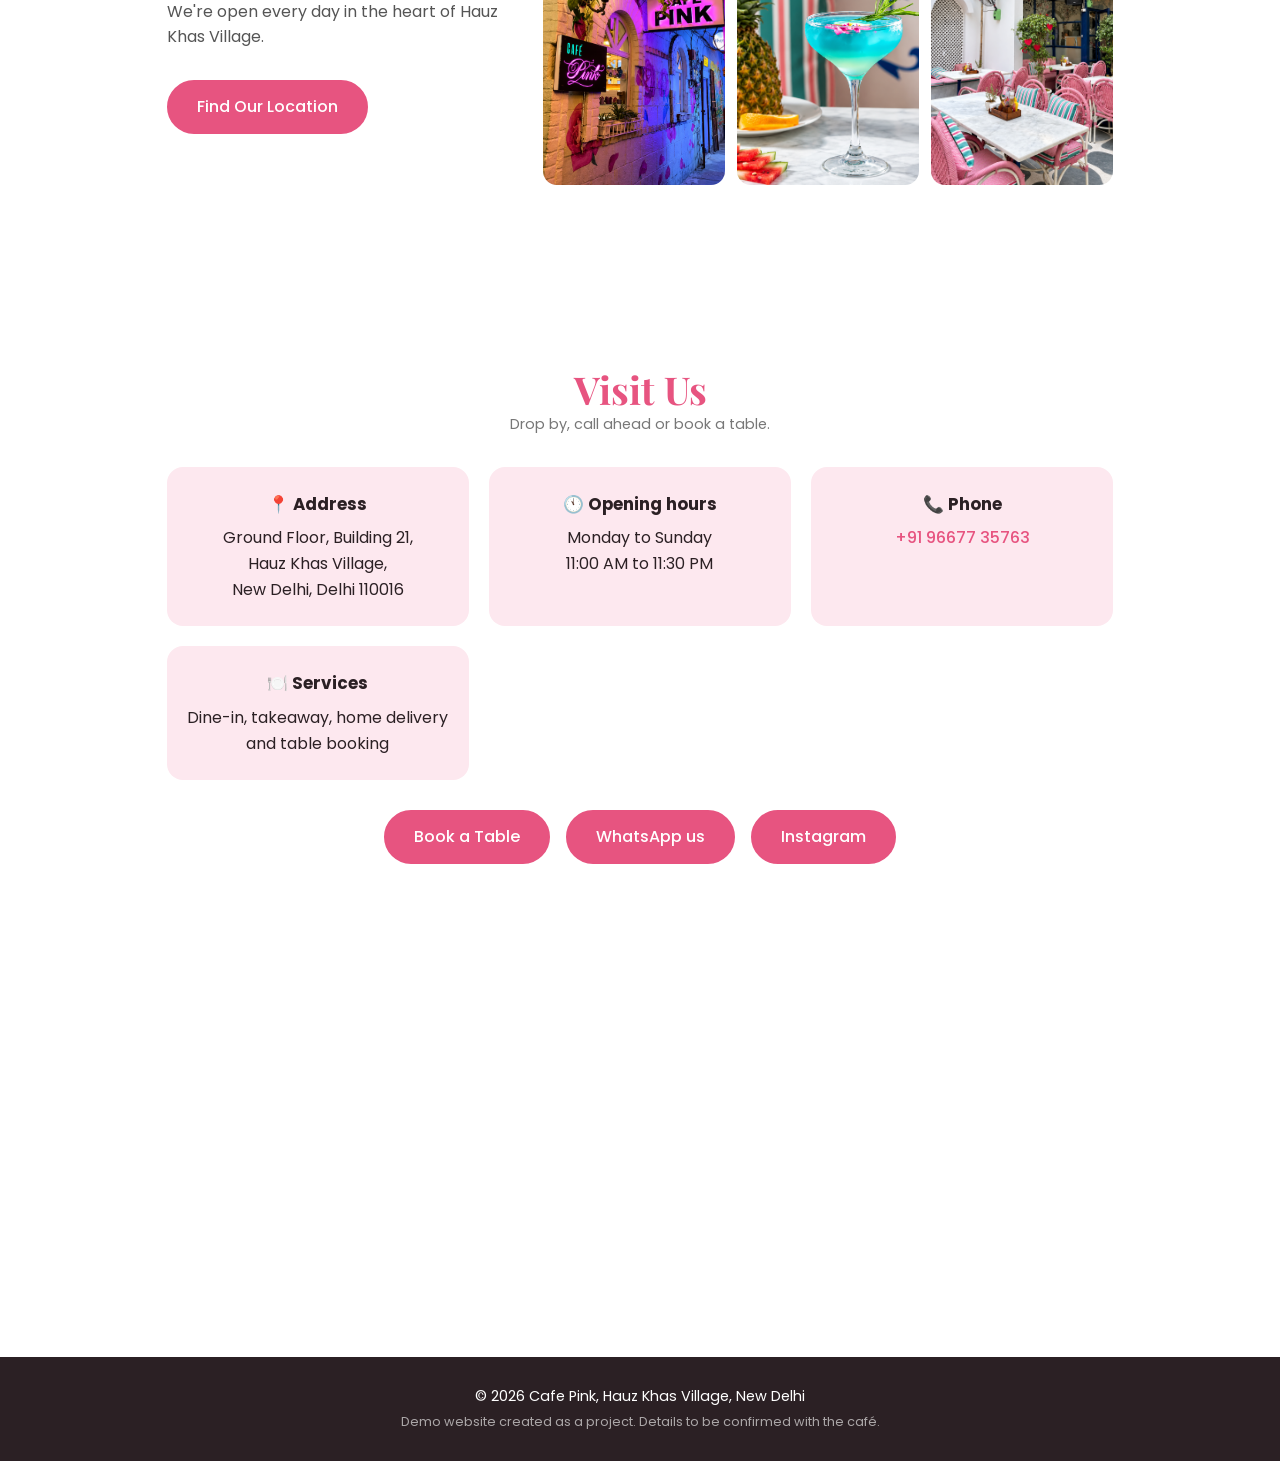
==== commit 93b561ab: "clean" ====
--- a/index.html
+++ b/index.html
@@ -1,5 +1,4 @@
- HEAD
- HEAD
+
 <!DOCTYPE html>
 <html lang="en">
 <head>
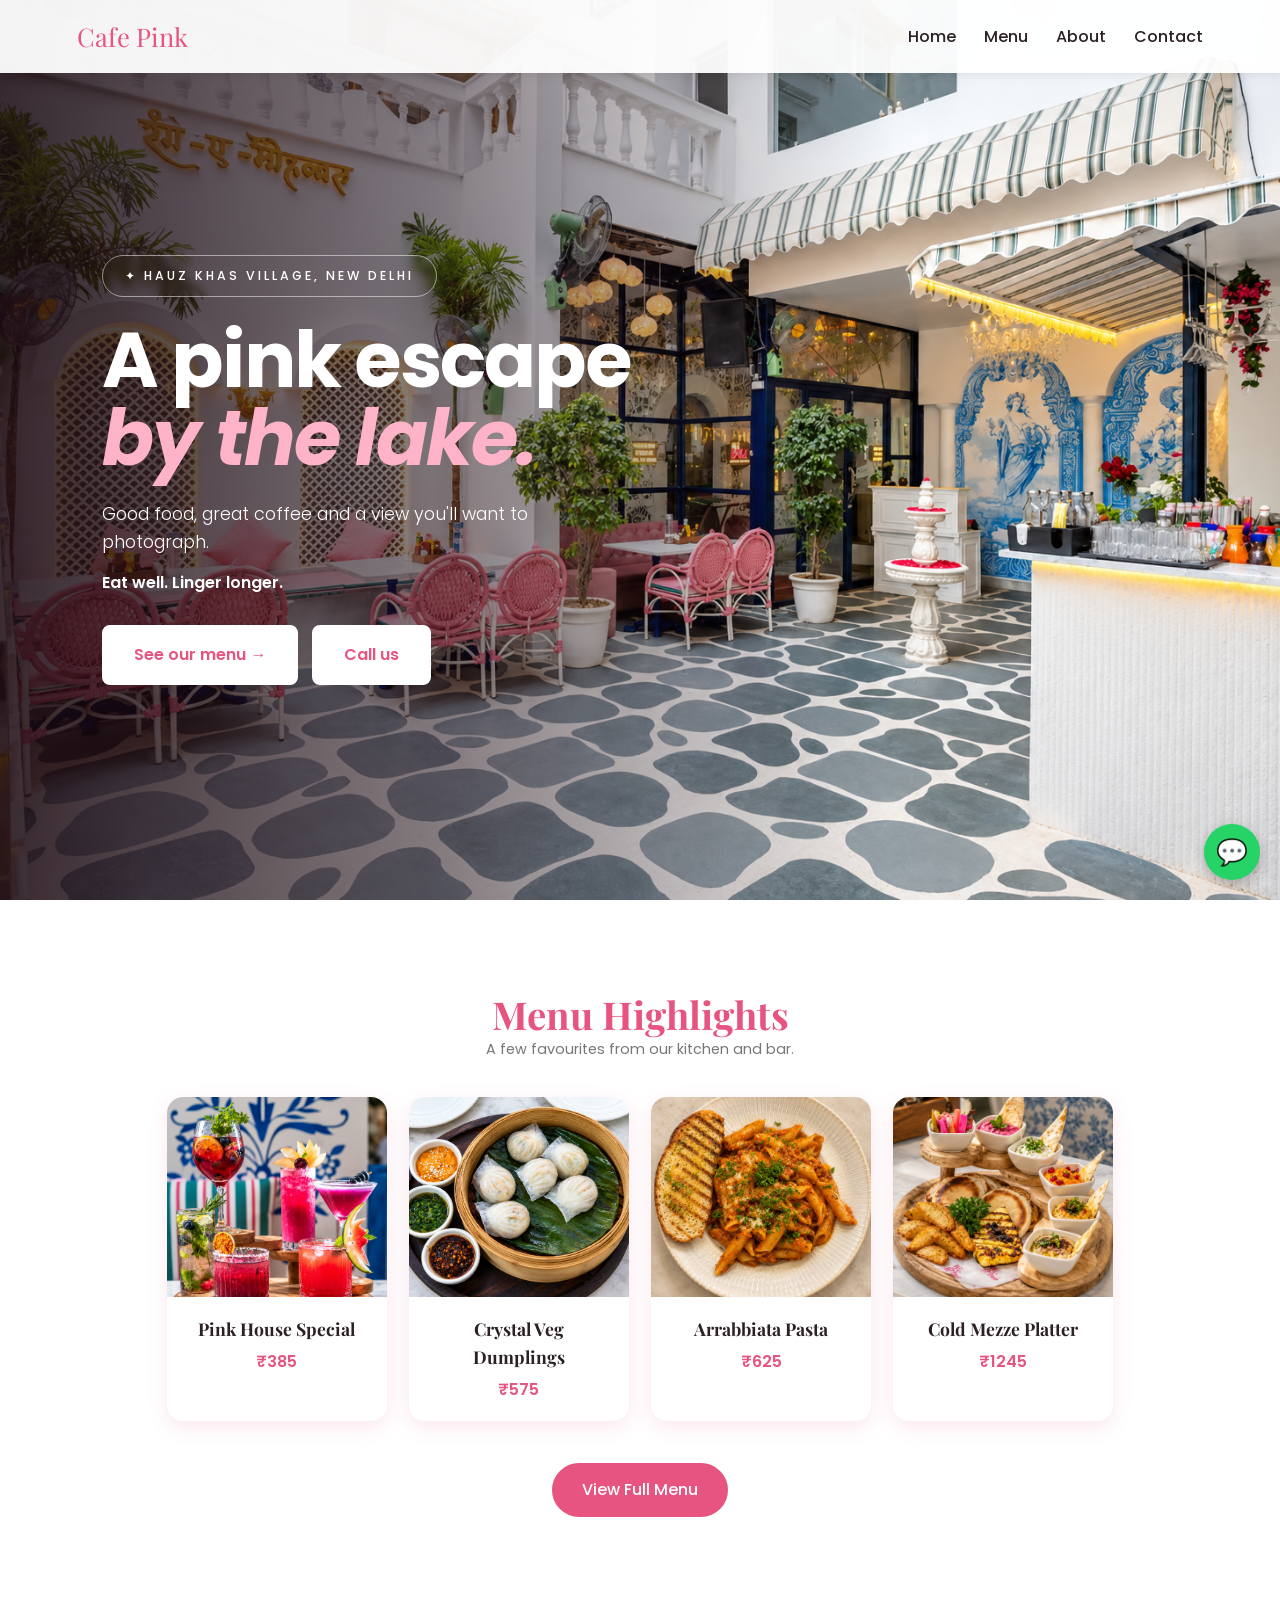
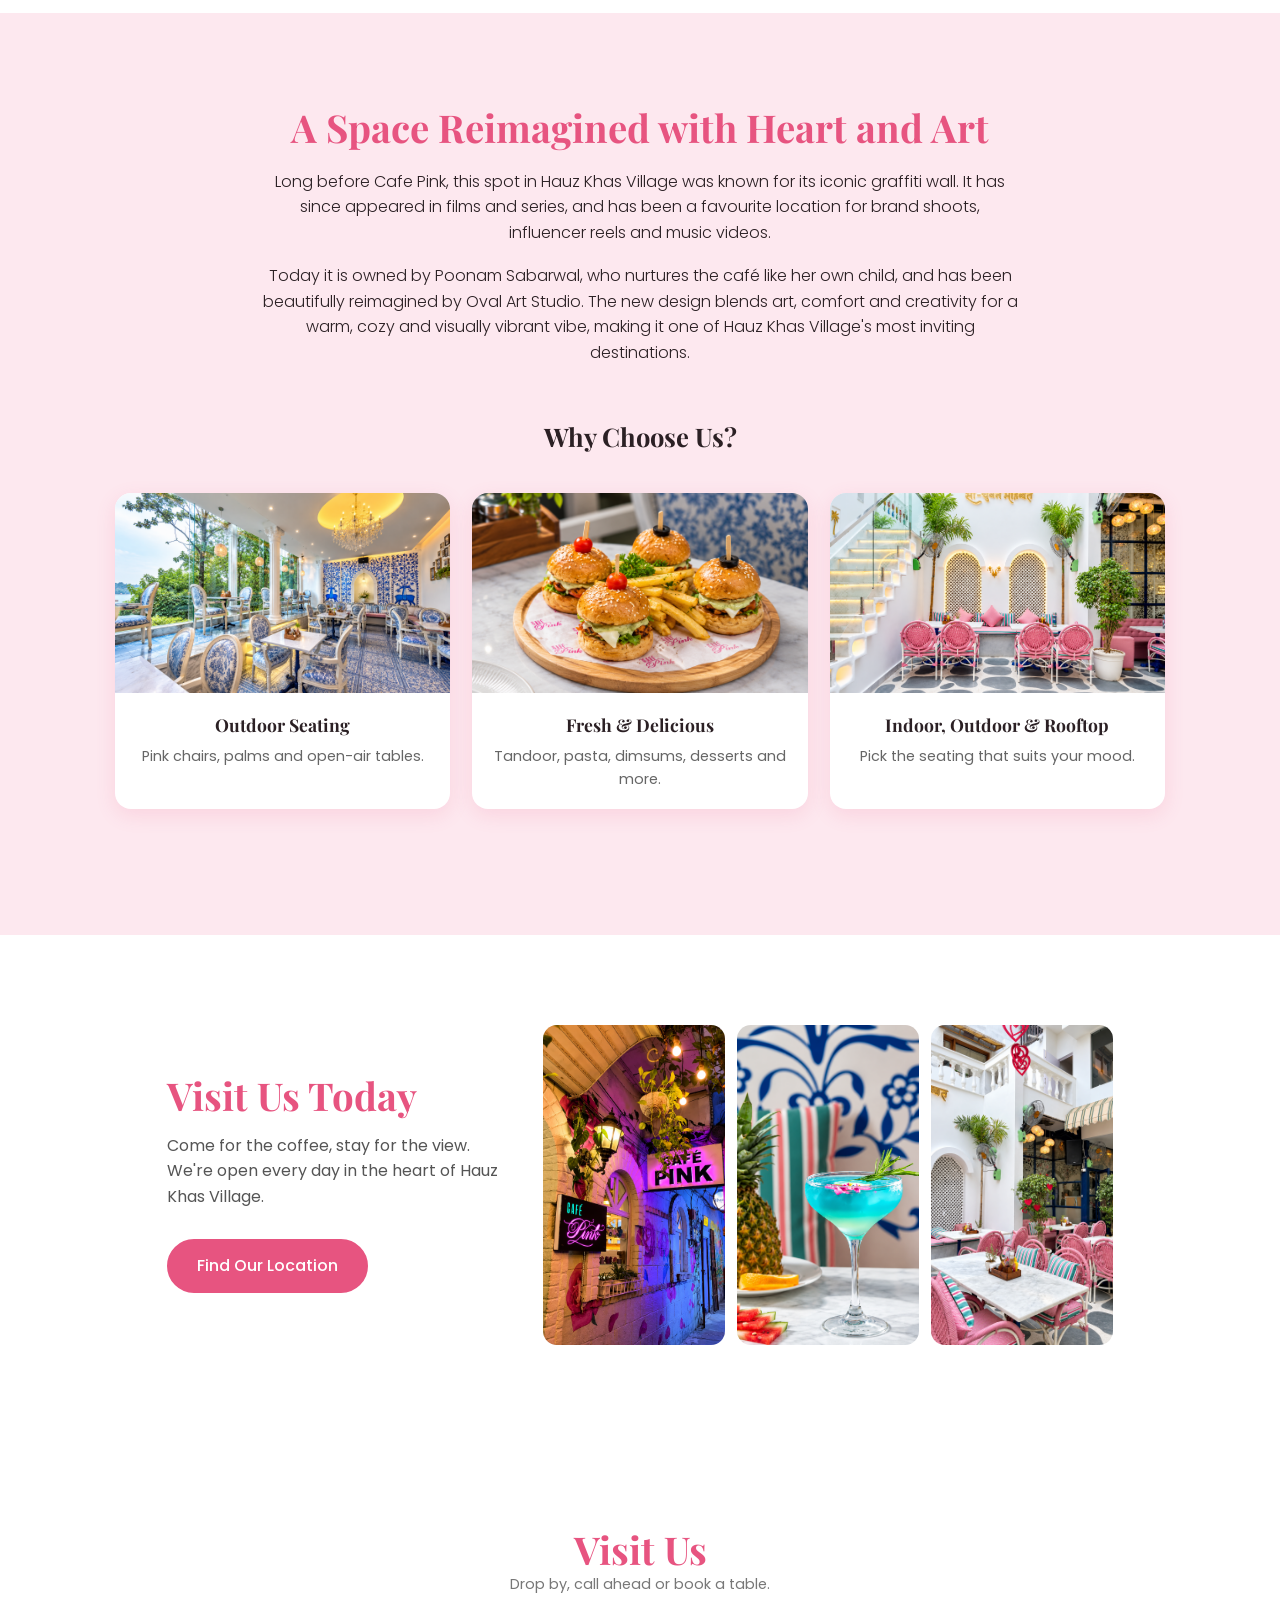
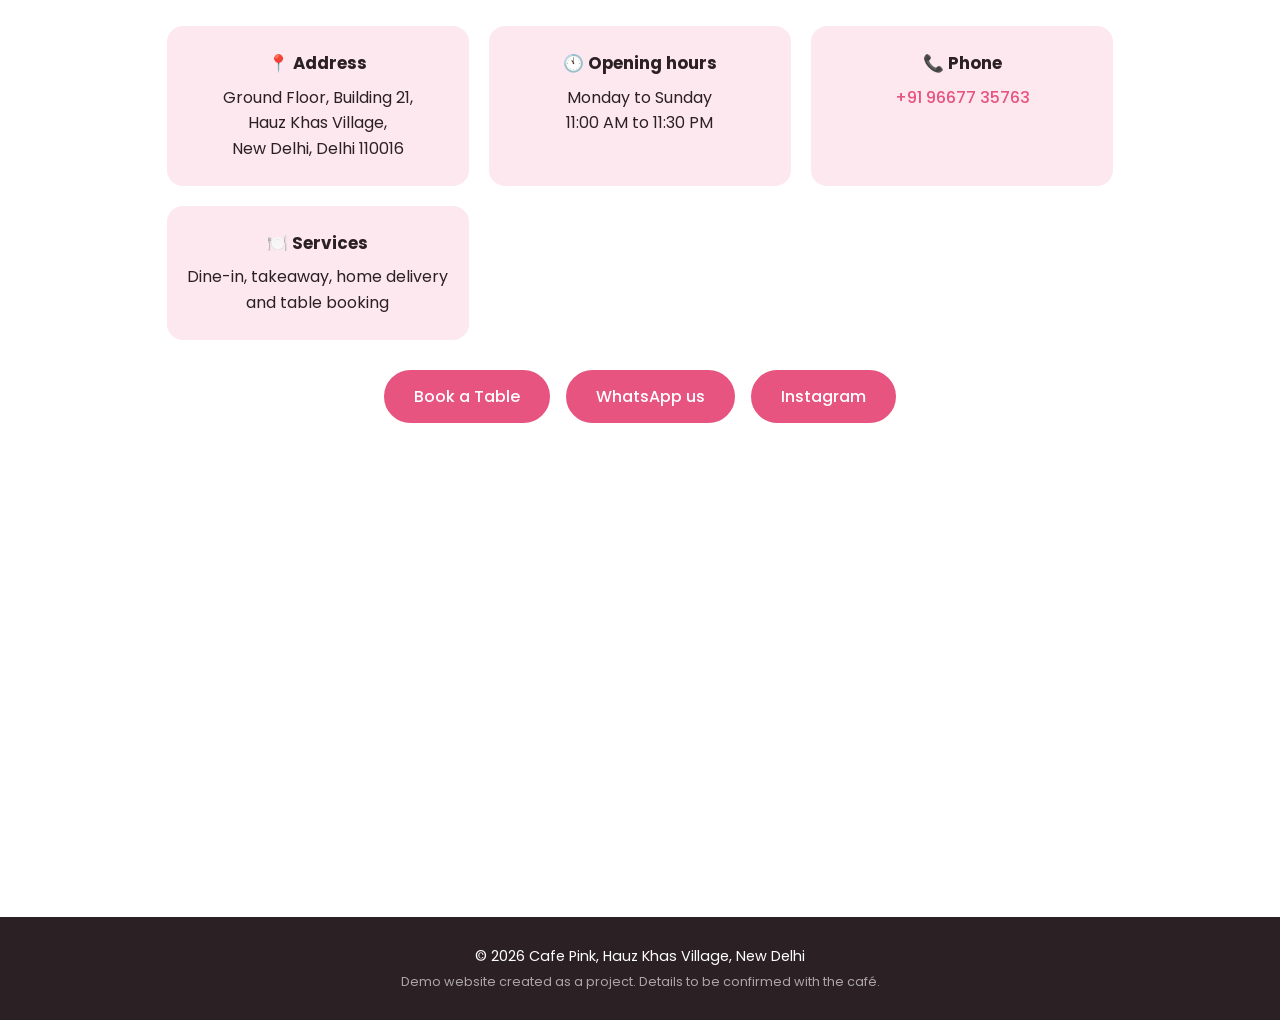
==== commit daf25388: "Clean index.html" ====
--- a/index.html
+++ b/index.html
@@ -1,4 +1,3 @@
-
 <!DOCTYPE html>
 <html lang="en">
 <head>
@@ -37,7 +36,7 @@
     </div>
   </section>
 
-    <!-- Menu highlights -->
+  <!-- Menu highlights -->
   <section id="menu" class="section">
     <h2 class="section-title">Menu Highlights</h2>
     <p class="section-sub">A few favourites from our kitchen and bar.</p>
@@ -63,6 +62,7 @@
 
     <a href="menu.html" class="btn btn-solid">View Full Menu</a>
   </section>
+
   <!-- About section -->
   <section id="about" class="section about">
     <h2 class="section-title">A Space Reimagined with Heart and Art</h2>
@@ -83,8 +83,8 @@
     <h3 class="why-title">Why Choose Us?</h3>
     <div class="card-grid why">
       <div class="img-card">
-        <img src="images/lake-view.jpg" alt="Lake view from Cafe Pink" loading="lazy">
-        <div class="card-body"><h3>Lakeside Views</h3><p>Look out over the Hauz Khas lake while you eat.</p></div>
+        <img src="images/lake-view.jpg" alt="Outdoor seating at Cafe Pink" loading="lazy">
+        <div class="card-body"><h3>Outdoor Seating</h3><p>Pink chairs, palms and open-air tables.</p></div>
       </div>
       <div class="img-card">
         <img src="images/food.jpg" alt="Fresh food at Cafe Pink" loading="lazy">
@@ -162,331 +162,4 @@
 
   <script src="script.js"></script>
 </body>
-<!DOCTYPE html>
-<html lang="en">
-<head>
-  <meta charset="UTF-8">
-  <meta name="viewport" content="width=device-width, initial-scale=1.0">
-  <title>Cafe Pink | Hauz Khas Village, New Delhi</title>
-  <meta name="description" content="Cafe Pink in Hauz Khas Village, New Delhi. Lakeside views, rooftop seating, coffee, mocktails, tandoor and more.">
-  <link rel="icon" href="data:image/svg+xml,<svg xmlns=%22http://www.w3.org/2000/svg%22 viewBox=%220 0 100 100%22><text y=%22.9em%22 font-size=%2290%22>🌸</text></svg>">
-  <link rel="stylesheet" href="style.css">
-</head>
-<body>
-
-  <!-- Navigation bar -->
-  <nav class="navbar">
-    <a href="#home" class="logo">Cafe Pink</a>
-    <button class="menu-toggle" aria-label="Toggle menu">☰</button>
-    <ul class="nav-links">
-      <li><a href="#home">Home</a></li>
-      <li><a href="menu.html">Menu</a></li>
-      <li><a href="#about">About</a></li>
-      <li><a href="#contact">Contact</a></li>
-    </ul>
-  </nav>
-
-  <!-- Hero section -->
-  <section id="home" class="hero">
-    <div class="hero-content">
-      <span class="hero-tag">✦ Hauz Khas Village, New Delhi</span>
-      <h1>A pink escape<br><em>by the lake.</em></h1>
-      <p class="hero-text">Good food, great coffee and a view you'll want to photograph.</p>
-      <p class="hero-tagline">Eat well. Linger longer.</p>
-      <div class="hero-buttons">
-        <a href="menu.html" class="btn btn-main">See our menu →</a>
-        <a href="tel:+919667735763" class="btn btn-light">Call us</a>
-      </div>
-    </div>
-  </section>
-
-    <!-- Menu highlights -->
-  <section id="menu" class="section">
-    <h2 class="section-title">Menu Highlights</h2>
-    <p class="section-sub">A few favourites from our kitchen and bar.</p>
-
-    <div class="card-grid highlights">
-      <div class="img-card">
-        <img src="images/mocktails.jpg" alt="Mocktails at Cafe Pink" loading="lazy">
-        <div class="card-body"><h3>Pink House Special</h3><p class="price">₹385</p></div>
-      </div>
-      <div class="img-card">
-        <img src="images/dumplings.jpg" alt="Dumplings at Cafe Pink" loading="lazy">
-        <div class="card-body"><h3>Crystal Veg Dumplings</h3><p class="price">₹575</p></div>
-      </div>
-      <div class="img-card">
-        <img src="images/pasta.jpg" alt="Pasta at Cafe Pink" loading="lazy">
-        <div class="card-body"><h3>Arrabbiata Pasta</h3><p class="price">₹625</p></div>
-      </div>
-      <div class="img-card">
-        <img src="images/mezze.jpg" alt="Mediterranean mezze platter at Cafe Pink" loading="lazy">
-        <div class="card-body"><h3>Cold Mezze Platter</h3><p class="price">₹1245</p></div>
-      </div>
-    </div>
-
-    <a href="menu.html" class="btn btn-solid">View Full Menu</a>
-  </section>
-  <!-- About section -->
-  <section id="about" class="section about">
-    <h2 class="section-title">A Space Reimagined with Heart and Art</h2>
-    <p class="about-text">
-      Long before Cafe Pink, this spot in Hauz Khas Village was known for its
-      iconic graffiti wall. It has since appeared in films and series, and has
-      been a favourite location for brand shoots, influencer reels and music
-      videos.
-    </p>
-    <p class="about-text">
-      Today it is owned by Poonam Sabarwal, who nurtures the café like her own
-      child, and has been beautifully reimagined by Oval Art Studio. The new
-      design blends art, comfort and creativity for a warm, cozy and visually
-      vibrant vibe, making it one of Hauz Khas Village's most inviting
-      destinations.
-    </p>
-
-    <h3 class="why-title">Why Choose Us?</h3>
-    <div class="card-grid why">
-      <div class="img-card">
-        <img src="images/lake-view.jpg" alt="Lake view from Cafe Pink" loading="lazy">
-        <div class="card-body"><h3>Lakeside Views</h3><p>Look out over the Hauz Khas lake while you eat.</p></div>
-      </div>
-      <div class="img-card">
-        <img src="images/food.jpg" alt="Fresh food at Cafe Pink" loading="lazy">
-        <div class="card-body"><h3>Fresh &amp; Delicious</h3><p>Tandoor, pasta, dimsums, desserts and more.</p></div>
-      </div>
-      <div class="img-card">
-        <img src="images/interior.jpg" alt="Cafe Pink interior" loading="lazy">
-        <div class="card-body"><h3>Indoor, Outdoor &amp; Rooftop</h3><p>Pick the seating that suits your mood.</p></div>
-      </div>
-    </div>
-  </section>
-
-  <!-- Visit us -->
-  <section id="gallery" class="section visit">
-    <div class="visit-text">
-      <h2 class="section-title">Visit Us Today</h2>
-      <p>Come for the coffee, stay for the view. We're open every day in the heart of Hauz Khas Village.</p>
-      <a href="#contact" class="btn btn-solid">Find Our Location</a>
-    </div>
-    <div class="visit-photos">
-      <img src="images/visit-1.jpg" alt="Cafe Pink entrance" loading="lazy">
-      <img src="images/visit-2.jpg" alt="Drinks at Cafe Pink" loading="lazy">
-      <img src="images/visit-3.jpg" alt="Seating at Cafe Pink" loading="lazy">
-    </div>
-  </section>
-
-  <!-- Contact section -->
-  <section id="contact" class="section">
-    <h2 class="section-title">Visit Us</h2>
-    <p class="section-sub">Drop by, call ahead or book a table.</p>
-
-    <div class="contact-grid">
-      <div class="contact-card">
-        <h3>📍 Address</h3>
-        <p>Ground Floor, Building 21,<br>Hauz Khas Village,<br>New Delhi, Delhi 110016</p>
-      </div>
-      <div class="contact-card">
-        <h3>🕚 Opening hours</h3>
-        <p>Monday to Sunday<br>11:00 AM to 11:30 PM</p>
-      </div>
-      <div class="contact-card">
-        <h3>📞 Phone</h3>
-        <p><a href="tel:+919667735763">+91 96677 35763</a></p>
-      </div>
-      <div class="contact-card">
-        <h3>🍽️ Services</h3>
-        <p>Dine-in, takeaway, home delivery and table booking</p>
-      </div>
-    </div>
-
-    <div class="contact-buttons">
-      <a href="https://www.zomato.com/ncr/cafe-pink-1-hauz-khas-village-new-delhi/book" target="_blank" rel="noopener" class="btn btn-solid">Book a Table</a>
-      <a href="https://wa.me/919667735763" target="_blank" rel="noopener" class="btn btn-solid">WhatsApp us</a>
-      <a href="https://www.instagram.com/cafepink.hkv" target="_blank" rel="noopener" class="btn btn-solid">Instagram</a>
-    </div>
-
-    <div class="map">
-      <iframe
-        title="Cafe Pink on Google Maps"
-        src="https://www.google.com/maps?q=Cafe+Pink+Hauz+Khas+Village+New+Delhi&output=embed"
-        loading="lazy"
-        allowfullscreen
-        referrerpolicy="no-referrer-when-downgrade"></iframe>
-    </div>
-  </section>
-
-  <!-- Footer -->
-  <footer class="footer">
-    <p>© 2026 Cafe Pink, Hauz Khas Village, New Delhi</p>
-    <p class="footer-note">Demo website created as a project. Details to be confirmed with the café.</p>
-  </footer>
-
-  <!-- Floating WhatsApp button -->
-  <a href="https://wa.me/919667735763" target="_blank" rel="noopener" class="whatsapp-float" aria-label="Chat on WhatsApp">💬</a>
-
-  <script src="script.js"></script>
-</body>
-<!DOCTYPE html>
-<html lang="en">
-<head>
-  <meta charset="UTF-8">
-  <meta name="viewport" content="width=device-width, initial-scale=1.0">
-  <title>Cafe Pink | Hauz Khas Village, New Delhi</title>
-  <meta name="description" content="Cafe Pink in Hauz Khas Village, New Delhi. Lakeside views, rooftop seating, coffee, mocktails, tandoor and more.">
-  <link rel="icon" href="data:image/svg+xml,<svg xmlns=%22http://www.w3.org/2000/svg%22 viewBox=%220 0 100 100%22><text y=%22.9em%22 font-size=%2290%22>🌸</text></svg>">
-  <link rel="stylesheet" href="style.css">
-</head>
-<body>
-
-  <!-- Navigation bar -->
-  <nav class="navbar">
-    <a href="#home" class="logo">Cafe Pink</a>
-    <button class="menu-toggle" aria-label="Toggle menu">☰</button>
-    <ul class="nav-links">
-      <li><a href="#home">Home</a></li>
-      <li><a href="menu.html">Menu</a></li>
-      <li><a href="#about">About</a></li>
-      <li><a href="#contact">Contact</a></li>
-    </ul>
-  </nav>
-
-  <!-- Hero section -->
-  <section id="home" class="hero">
-    <div class="hero-content">
-      <span class="hero-tag">✦ Hauz Khas Village, New Delhi</span>
-      <h1>A pink escape<br><em>by the lake.</em></h1>
-      <p class="hero-text">Good food, great coffee and a view you'll want to photograph.</p>
-      <p class="hero-tagline">Eat well. Linger longer.</p>
-      <div class="hero-buttons">
-        <a href="menu.html" class="btn btn-main">See our menu →</a>
-        <a href="tel:+919667735763" class="btn btn-light">Call us</a>
-      </div>
-    </div>
-  </section>
-
-    <!-- Menu highlights -->
-  <section id="menu" class="section">
-    <h2 class="section-title">Menu Highlights</h2>
-    <p class="section-sub">A few favourites from our kitchen and bar.</p>
-
-    <div class="card-grid highlights">
-      <div class="img-card">
-        <img src="images/mocktails.jpg" alt="Mocktails at Cafe Pink" loading="lazy">
-        <div class="card-body"><h3>Pink House Special</h3><p class="price">₹385</p></div>
-      </div>
-      <div class="img-card">
-        <img src="images/dumplings.jpg" alt="Dumplings at Cafe Pink" loading="lazy">
-        <div class="card-body"><h3>Crystal Veg Dumplings</h3><p class="price">₹575</p></div>
-      </div>
-      <div class="img-card">
-        <img src="images/pasta.jpg" alt="Pasta at Cafe Pink" loading="lazy">
-        <div class="card-body"><h3>Arrabbiata Pasta</h3><p class="price">₹625</p></div>
-      </div>
-      <div class="img-card">
-        <img src="images/mezze.jpg" alt="Mediterranean mezze platter at Cafe Pink" loading="lazy">
-        <div class="card-body"><h3>Cold Mezze Platter</h3><p class="price">₹1245</p></div>
-      </div>
-    </div>
-
-    <a href="menu.html" class="btn btn-solid">View Full Menu</a>
-  </section>
-  <!-- About section -->
-  <section id="about" class="section about">
-    <h2 class="section-title">A Space Reimagined with Heart and Art</h2>
-    <p class="about-text">
-      Long before Cafe Pink, this spot in Hauz Khas Village was known for its
-      iconic graffiti wall. It has since appeared in films and series, and has
-      been a favourite location for brand shoots, influencer reels and music
-      videos.
-    </p>
-    <p class="about-text">
-      Today it is owned by Poonam Sabarwal, who nurtures the café like her own
-      child, and has been beautifully reimagined by Oval Art Studio. The new
-      design blends art, comfort and creativity for a warm, cozy and visually
-      vibrant vibe, making it one of Hauz Khas Village's most inviting
-      destinations.
-    </p>
-
-    <h3 class="why-title">Why Choose Us?</h3>
-    <div class="card-grid why">
-      <div class="img-card">
-        <img src="images/lake-view.jpg" alt="Lake view from Cafe Pink" loading="lazy">
-        <div class="card-body"><h3>Lakeside Views</h3><p>Look out over the Hauz Khas lake while you eat.</p></div>
-      </div>
-      <div class="img-card">
-        <img src="images/food.jpg" alt="Fresh food at Cafe Pink" loading="lazy">
-        <div class="card-body"><h3>Fresh &amp; Delicious</h3><p>Tandoor, pasta, dimsums, desserts and more.</p></div>
-      </div>
-      <div class="img-card">
-        <img src="images/interior.jpg" alt="Cafe Pink interior" loading="lazy">
-        <div class="card-body"><h3>Indoor, Outdoor &amp; Rooftop</h3><p>Pick the seating that suits your mood.</p></div>
-      </div>
-    </div>
-  </section>
-
-  <!-- Visit us -->
-  <section id="gallery" class="section visit">
-    <div class="visit-text">
-      <h2 class="section-title">Visit Us Today</h2>
-      <p>Come for the coffee, stay for the view. We're open every day in the heart of Hauz Khas Village.</p>
-      <a href="#contact" class="btn btn-solid">Find Our Location</a>
-    </div>
-    <div class="visit-photos">
-      <img src="images/visit-1.jpg" alt="Cafe Pink entrance" loading="lazy">
-      <img src="images/visit-2.jpg" alt="Drinks at Cafe Pink" loading="lazy">
-      <img src="images/visit-3.jpg" alt="Seating at Cafe Pink" loading="lazy">
-    </div>
-  </section>
-
-  <!-- Contact section -->
-  <section id="contact" class="section">
-    <h2 class="section-title">Visit Us</h2>
-    <p class="section-sub">Drop by, call ahead or book a table.</p>
-
-    <div class="contact-grid">
-      <div class="contact-card">
-        <h3>📍 Address</h3>
-        <p>Ground Floor, Building 21,<br>Hauz Khas Village,<br>New Delhi, Delhi 110016</p>
-      </div>
-      <div class="contact-card">
-        <h3>🕚 Opening hours</h3>
-        <p>Monday to Sunday<br>11:00 AM to 11:30 PM</p>
-      </div>
-      <div class="contact-card">
-        <h3>📞 Phone</h3>
-        <p><a href="tel:+919667735763">+91 96677 35763</a></p>
-      </div>
-      <div class="contact-card">
-        <h3>🍽️ Services</h3>
-        <p>Dine-in, takeaway, home delivery and table booking</p>
-      </div>
-    </div>
-
-    <div class="contact-buttons">
-      <a href="https://www.zomato.com/ncr/cafe-pink-1-hauz-khas-village-new-delhi/book" target="_blank" rel="noopener" class="btn btn-solid">Book a Table</a>
-      <a href="https://wa.me/919667735763" target="_blank" rel="noopener" class="btn btn-solid">WhatsApp us</a>
-      <a href="https://www.instagram.com/cafepink.hkv" target="_blank" rel="noopener" class="btn btn-solid">Instagram</a>
-    </div>
-
-    <div class="map">
-      <iframe
-        title="Cafe Pink on Google Maps"
-        src="https://www.google.com/maps?q=Cafe+Pink+Hauz+Khas+Village+New+Delhi&output=embed"
-        loading="lazy"
-        allowfullscreen
-        referrerpolicy="no-referrer-when-downgrade"></iframe>
-    </div>
-  </section>
-
-  <!-- Footer -->
-  <footer class="footer">
-    <p>© 2026 Cafe Pink, Hauz Khas Village, New Delhi</p>
-    <p class="footer-note">Demo website created as a project. Details to be confirmed with the café.</p>
-  </footer>
-
-  <!-- Floating WhatsApp button -->
-  <a href="https://wa.me/919667735763" target="_blank" rel="noopener" class="whatsapp-float" aria-label="Chat on WhatsApp">💬</a>
-
-  <script src="script.js"></script>
-</body>
-
 </html>
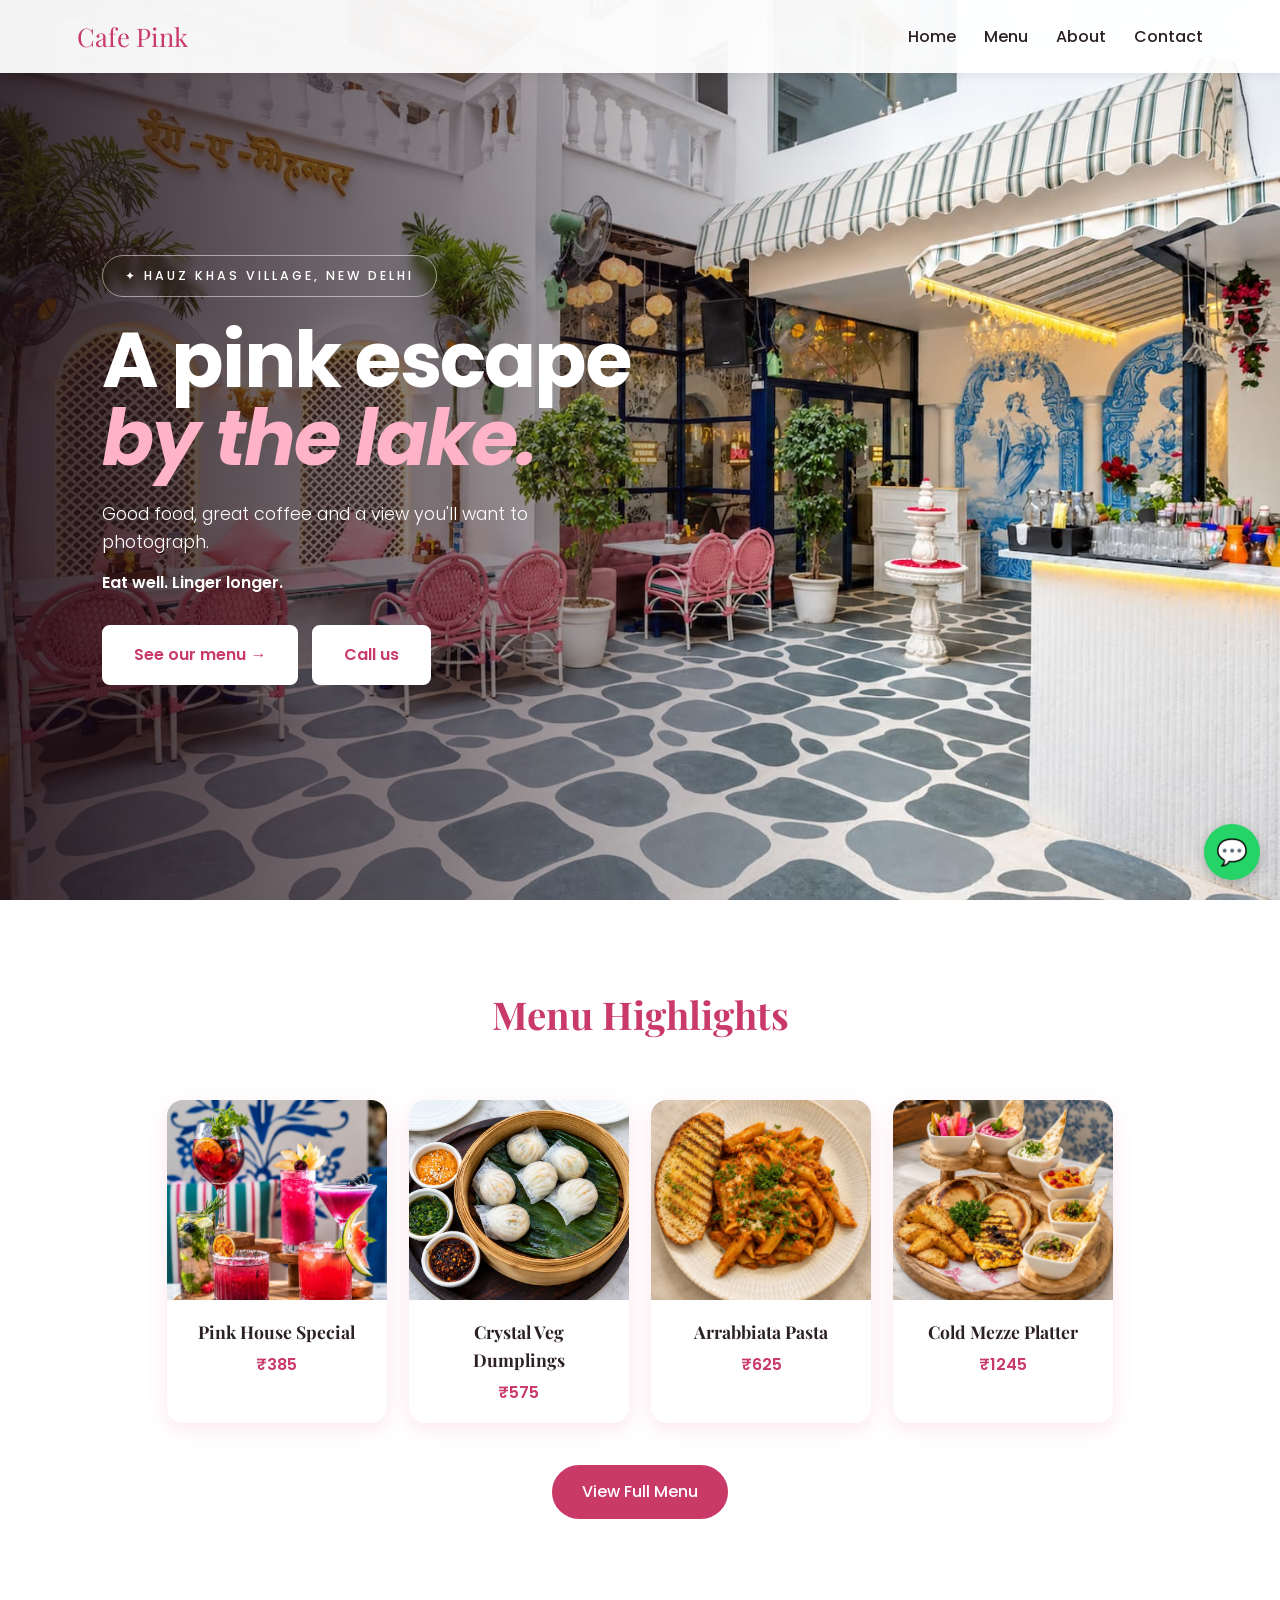
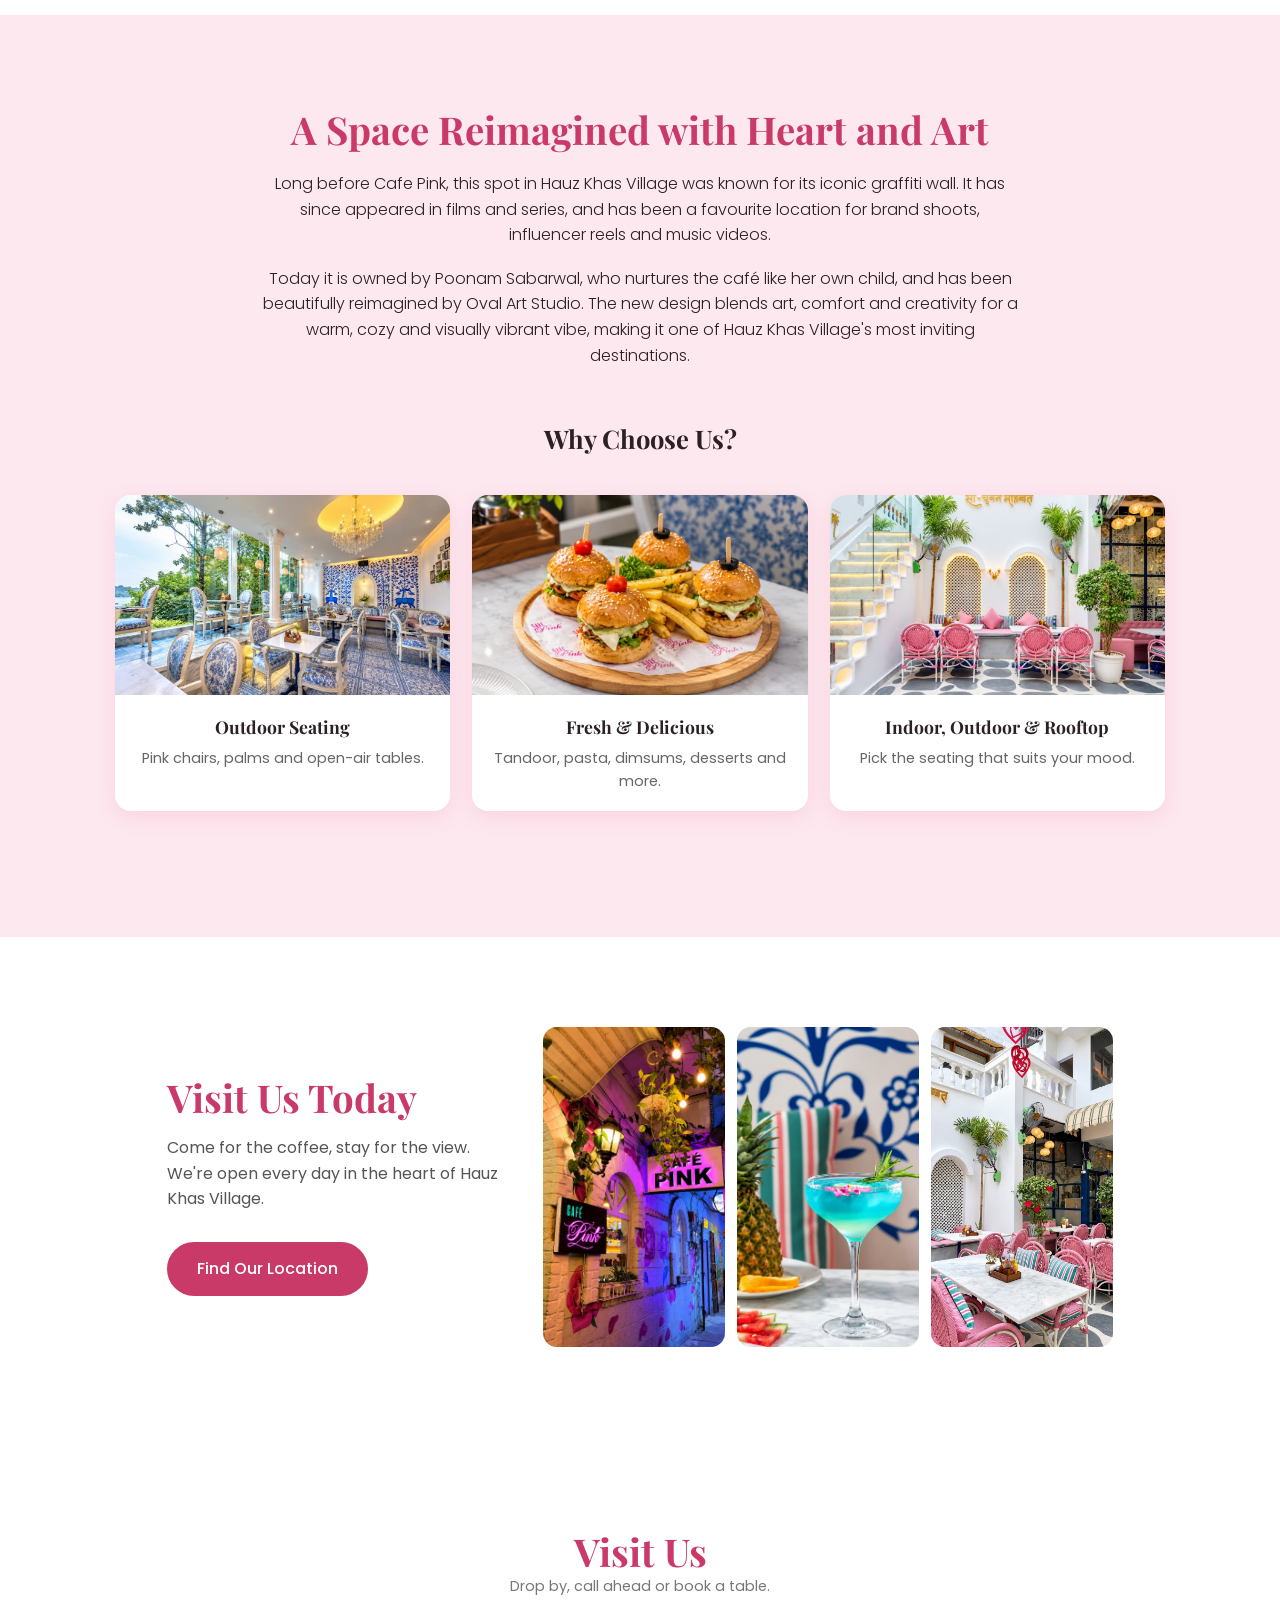
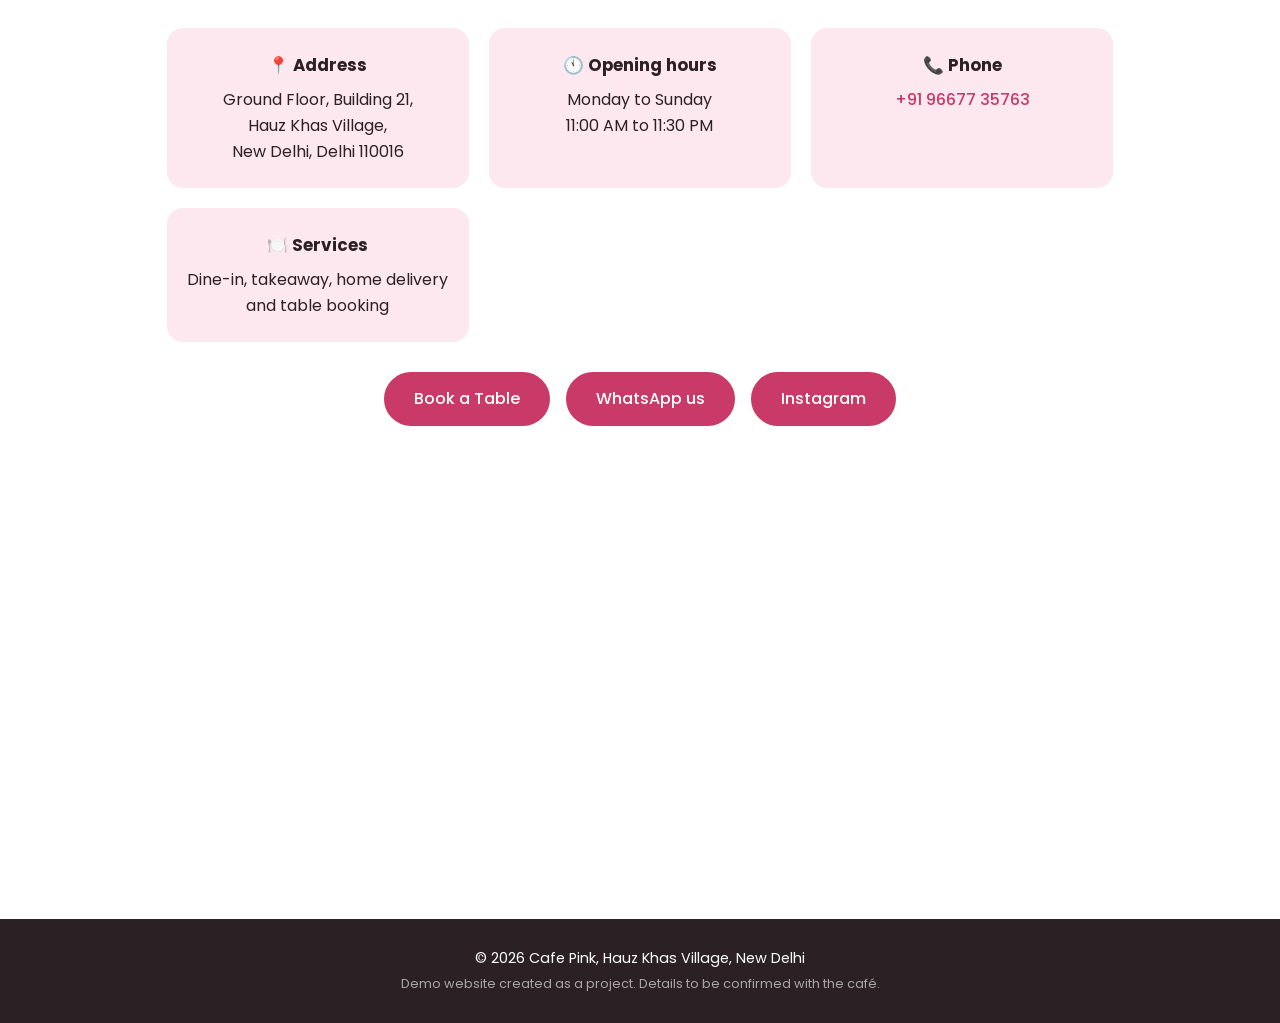
==== commit 5013cc31: "Speed" ====
--- a/index.html
+++ b/index.html
@@ -5,7 +5,11 @@
   <meta name="viewport" content="width=device-width, initial-scale=1.0">
   <title>Cafe Pink | Hauz Khas Village, New Delhi</title>
   <meta name="description" content="Cafe Pink in Hauz Khas Village, New Delhi. Lakeside views, rooftop seating, coffee, mocktails, tandoor and more.">
+  <link rel="preload" as="image" href="images/hero.jpg" fetchpriority="high">
   <link rel="icon" href="data:image/svg+xml,<svg xmlns=%22http://www.w3.org/2000/svg%22 viewBox=%220 0 100 100%22><text y=%22.9em%22 font-size=%2290%22>🌸</text></svg>">
+  <link rel="preconnect" href="https://fonts.googleapis.com">
+  <link rel="preconnect" href="https://fonts.gstatic.com" crossorigin>
+  <link rel="stylesheet" href="https://fonts.googleapis.com/css2?family=Playfair+Display:wght@600;700&family=Poppins:ital,wght@0,300;0,400;0,500;0,600;0,700;1,600;1,700&display=swap">
   <link rel="stylesheet" href="style.css">
 </head>
 <body>
@@ -39,7 +43,8 @@
   <!-- Menu highlights -->
   <section id="menu" class="section">
     <h2 class="section-title">Menu Highlights</h2>
-    <p class="section-sub">A few favourites from our kitchen and bar.</p>
+    <br>
+    <p class="swipe-hint">Swipe to explore →</p>
 
     <div class="card-grid highlights">
       <div class="img-card">
@@ -159,7 +164,13 @@
 
   <!-- Floating WhatsApp button -->
   <a href="https://wa.me/919667735763" target="_blank" rel="noopener" class="whatsapp-float" aria-label="Chat on WhatsApp">💬</a>
-
+  <!-- Mobile bottom bar -->
+  <nav class="bottom-nav" aria-label="Quick links">
+    <a href="index.html" class="active"><span>🏠</span>Home</a>
+    <a href="menu.html"><span>🍽️</span>Menu</a>
+    <a href="https://www.zomato.com/ncr/cafe-pink-1-hauz-khas-village-new-delhi/book" target="_blank" rel="noopener"><span>📅</span>Book</a>
+    <a href="tel:+919667735763"><span>📞</span>Call</a>
+  </nav>
   <script src="script.js"></script>
 </body>
 </html>
--- a/style.css
+++ b/style.css
@@ -1,7 +1,7 @@
-@import url('https://fonts.googleapis.com/css2?family=Playfair+Display:wght@600;700&family=Poppins:ital,wght@0,300;0,400;0,500;0,600;0,700;1,600;1,700&display=swap');
+
 
 :root {
-  --pink: #e75480;
+    --pink: #c93a68;;
   --pink-light: #fde8ef;
   --dark: #2b2024;
 }
@@ -381,4 +381,106 @@
   .visit-photos { grid-template-columns: 1fr 1fr; }
   .visit-photos img { height: 190px; }
   .visit-photos img:last-child { grid-column: 1 / -1; }
+}
+/* ================= Animations + mobile app feel ================= */
+
+@keyframes fadeUp {
+  from { opacity: 0; transform: translateY(24px); }
+  to   { opacity: 1; transform: none; }
+}
+
+/* Hero text slides in one line at a time */
+.hero-content > * { animation: fadeUp 0.5s ease both; }
+.hero-content > *:nth-child(1) { animation-delay: 0s; }
+.hero-content > *:nth-child(2) { animation-delay: 0.05s; }
+.hero-content > *:nth-child(3) { animation-delay: 0.1s; }
+.hero-content > *:nth-child(4) { animation-delay: 0.15s; }
+.hero-content > *:nth-child(5) { animation-delay: 0.2s; }
+
+/* Fade in on scroll (classes are added by script.js) */
+.reveal { opacity: 0; transform: translateY(26px); transition: opacity 0.7s ease, transform 0.7s ease; }
+.reveal.show { opacity: 1; transform: none; }
+
+/* Menu dishes fade in when you switch tabs */
+.menu-item { animation: fadeUp 0.45s ease both; }
+
+.btn:active { transform: scale(0.96); }
+
+/* Phone-only pieces are hidden on laptops */
+.swipe-hint, .bottom-nav { display: none; }
+
+@media (max-width: 768px) {
+  body { padding-bottom: 84px; }
+
+  /* Swipe carousel for Menu Highlights */
+  .card-grid.highlights {
+    position: relative;
+    display: flex;
+    gap: 16px;
+    overflow-x: auto;
+    margin: 0 -6vw;
+    padding: 10px 14vw 24px;
+    scroll-snap-type: x mandatory;
+    -webkit-overflow-scrolling: touch;
+    scrollbar-width: none;
+  }
+  .card-grid.highlights::-webkit-scrollbar { display: none; }
+
+  .card-grid.highlights .img-card {
+    flex: 0 0 72vw;
+    scroll-snap-align: center;
+    transform: scale(0.88);
+    opacity: 0.55;
+    transition: transform 0.35s ease, opacity 0.35s ease;
+  }
+  .card-grid.highlights .img-card.is-active { transform: scale(1); opacity: 1; }
+  .card-grid.highlights .img-card img { height: 220px; }
+
+  .swipe-hint { display: block; margin: -14px 0 6px; font-size: 0.8rem; color: #999; }
+
+  /* Menu tabs become one swipeable row of pills */
+  .tabs {
+    flex-wrap: nowrap;
+    justify-content: flex-start;
+    overflow-x: auto;
+    margin: 0 -6vw 16px;
+    padding: 4px 6vw;
+    scrollbar-width: none;
+  }
+  .tabs::-webkit-scrollbar { display: none; }
+  .tab { flex: 0 0 auto; white-space: nowrap; }
+
+  /* Bottom bar */
+  .bottom-nav {
+    display: flex;
+    position: fixed;
+    left: 12px; right: 12px; bottom: 12px;
+    padding: 8px 6px;
+    background: rgba(43, 32, 36, 0.94);
+    backdrop-filter: blur(10px);
+    -webkit-backdrop-filter: blur(10px);
+    border-radius: 22px;
+    box-shadow: 0 8px 24px rgba(0, 0, 0, 0.3);
+    z-index: 95;
+  }
+  .bottom-nav a {
+    flex: 1;
+    padding: 6px 0;
+    text-align: center;
+    text-decoration: none;
+    color: white;
+    font-size: 0.7rem;
+    border-radius: 16px;
+    transition: background 0.25s, transform 0.2s;
+  }
+  .bottom-nav a span { display: block; font-size: 1.25rem; line-height: 1.2; }
+  .bottom-nav a.active { background: var(--pink); }
+  .bottom-nav a:active { transform: scale(0.92); }
+
+  .whatsapp-float { bottom: 94px; right: 16px; }
+}
+
+@media (prefers-reduced-motion: reduce) {
+  .hero-content > *, .menu-item { animation: none; }
+  .reveal { opacity: 1; transform: none; transition: none; }
 }
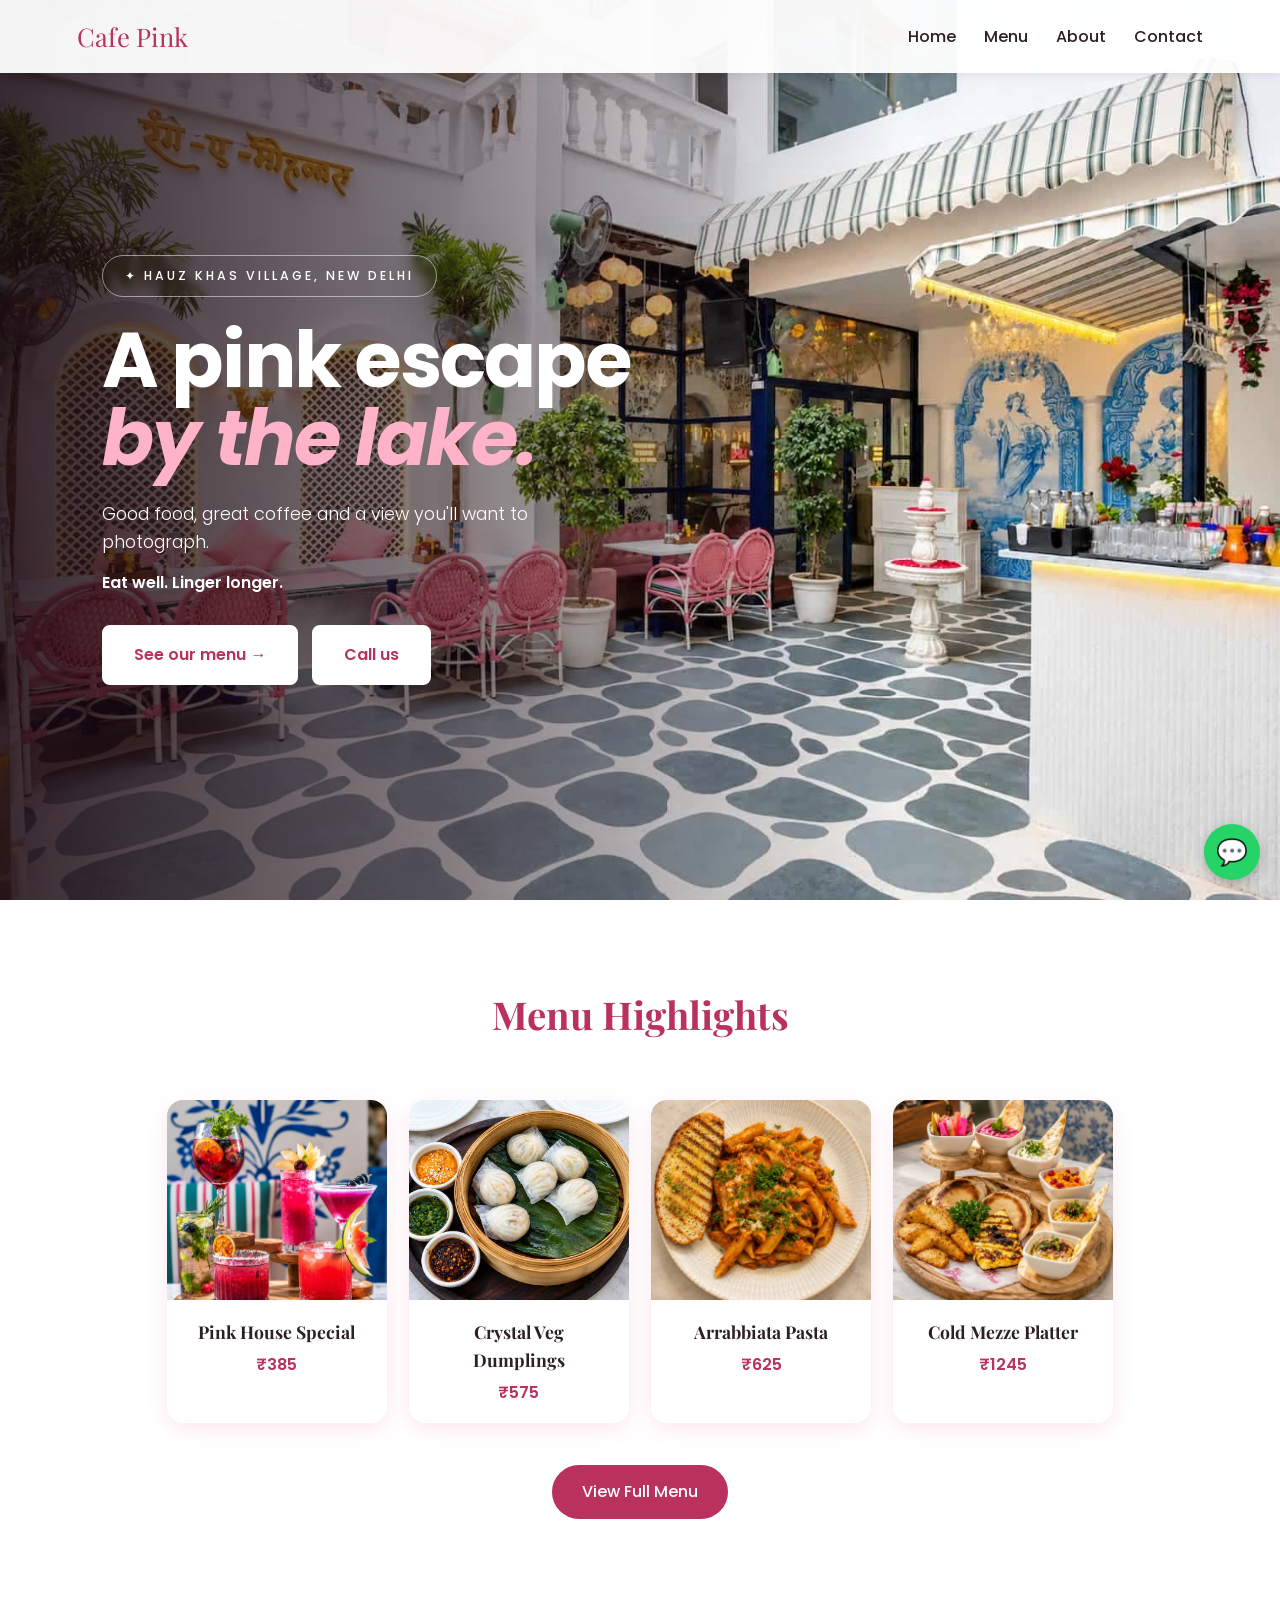
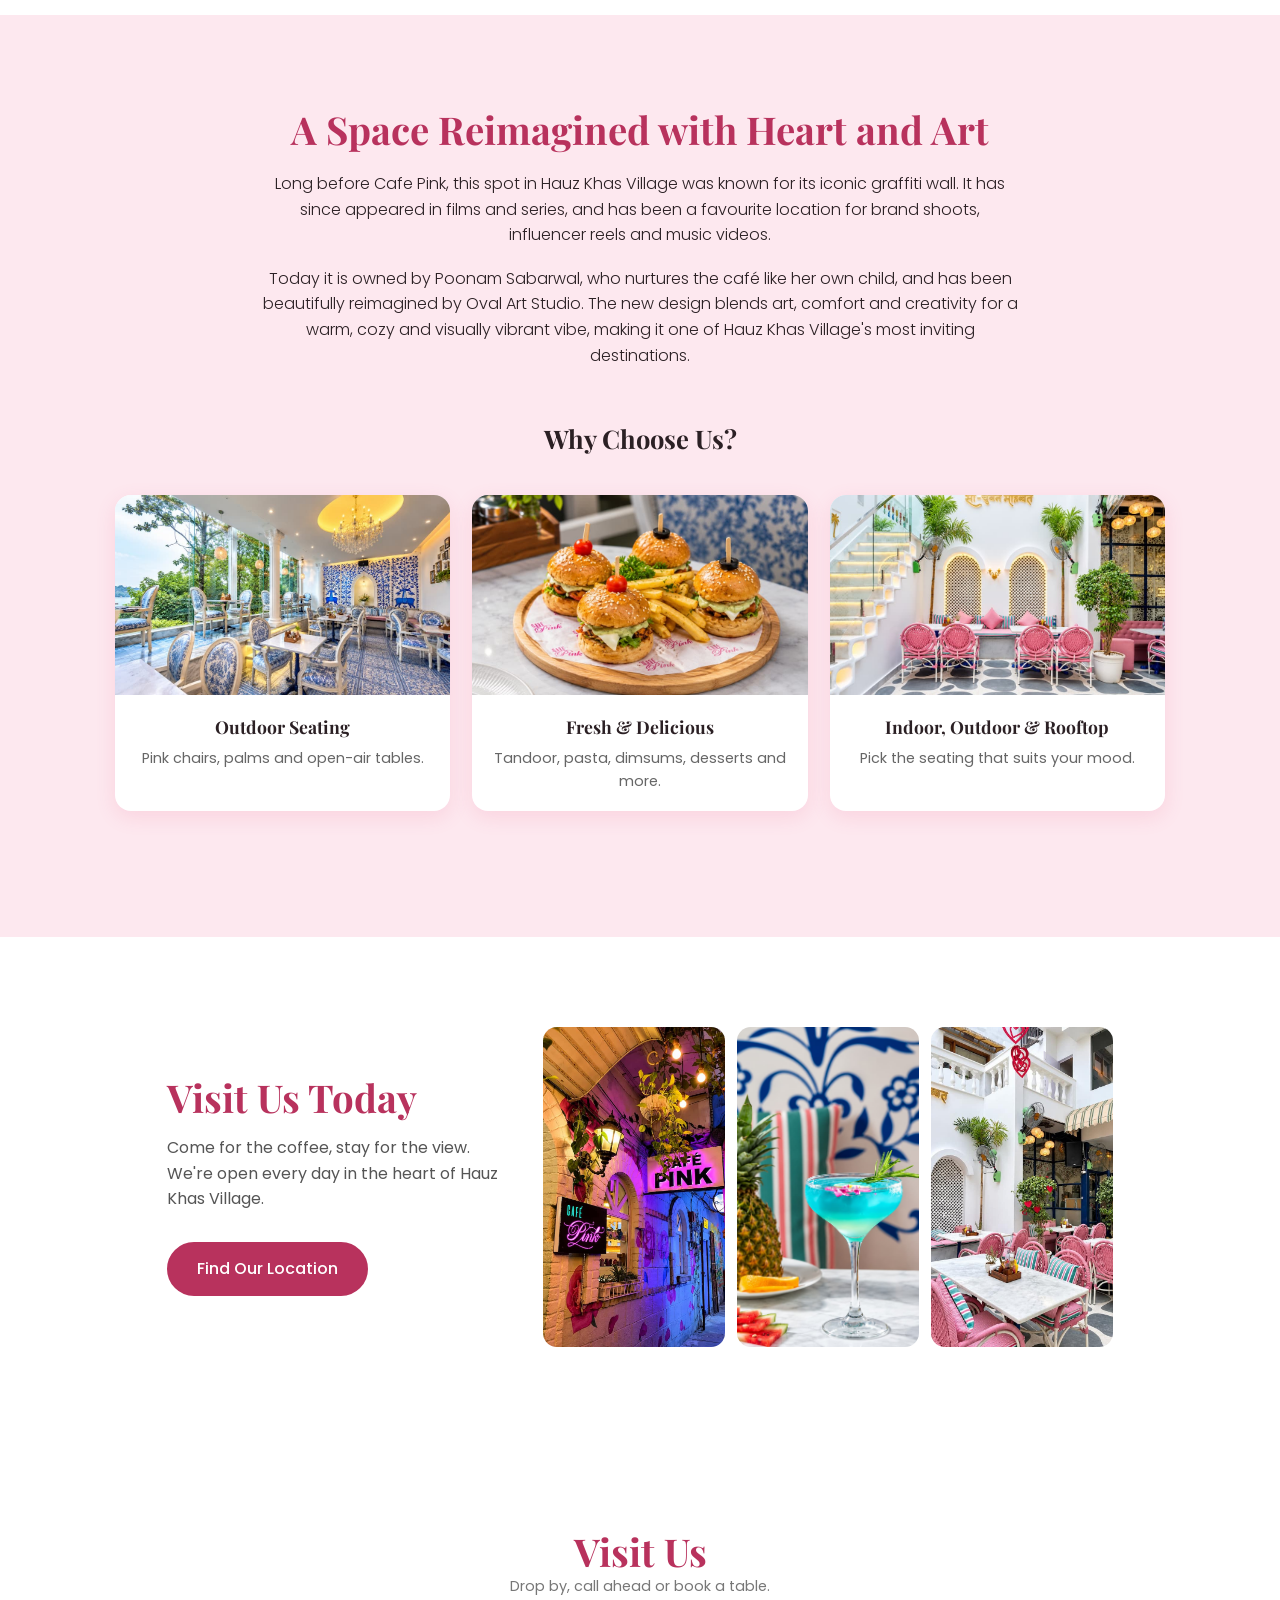
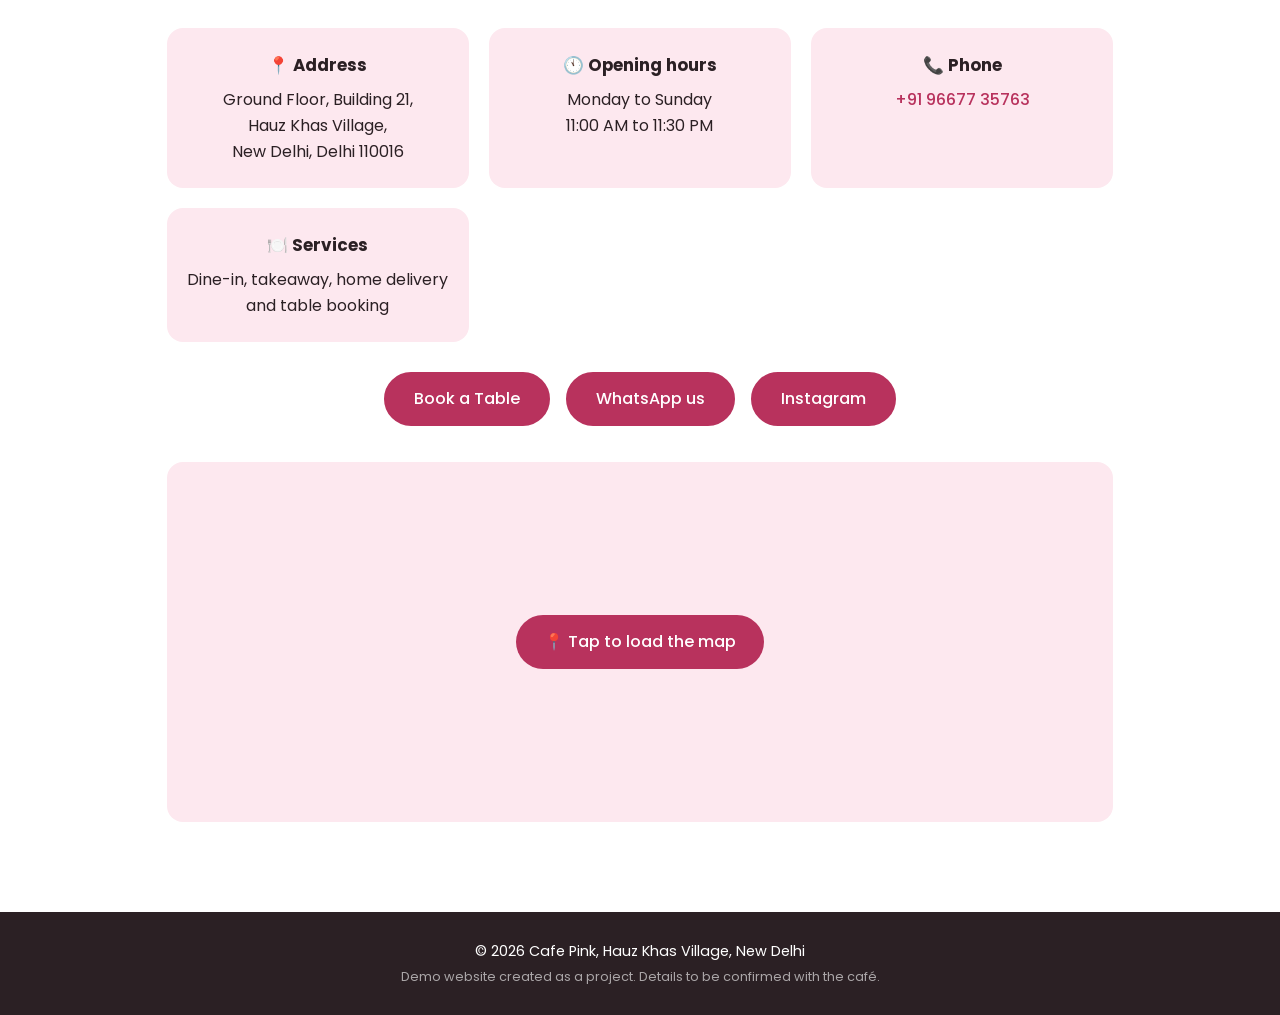
==== commit 087acddf: "Speed" ====
--- a/index.html
+++ b/index.html
@@ -7,9 +7,11 @@
   <meta name="description" content="Cafe Pink in Hauz Khas Village, New Delhi. Lakeside views, rooftop seating, coffee, mocktails, tandoor and more.">
   <link rel="preload" as="image" href="images/hero.jpg" fetchpriority="high">
   <link rel="icon" href="data:image/svg+xml,<svg xmlns=%22http://www.w3.org/2000/svg%22 viewBox=%220 0 100 100%22><text y=%22.9em%22 font-size=%2290%22>🌸</text></svg>">
-  <link rel="preconnect" href="https://fonts.googleapis.com">
+  <link rel="preload" as="image" href="images/hero-mobile.jpg" media="(max-width: 768px)" fetchpriority="high">
+  <link rel="preload" as="image" href="images/hero.jpg" media="(min-width: 769px)" fetchpriority="high">
+    <link rel="preconnect" href="https://fonts.googleapis.com">
   <link rel="preconnect" href="https://fonts.gstatic.com" crossorigin>
-  <link rel="stylesheet" href="https://fonts.googleapis.com/css2?family=Playfair+Display:wght@600;700&family=Poppins:ital,wght@0,300;0,400;0,500;0,600;0,700;1,600;1,700&display=swap">
+  <link rel="stylesheet" href="https://fonts.googleapis.com/css2?family=Playfair+Display:wght@600;700&family=Poppins:ital,wght@0,300;0,400;0,500;0,600;0,700;1,700&display=swap"><link rel="stylesheet" href="https://fonts.googleapis.com/css2?family=Playfair+Display:wght@600;700&family=Poppins:ital,wght@0,300;0,400;0,500;0,600;0,700;1,600;1,700&display=swap">
   <link rel="stylesheet" href="style.css">
 </head>
 <body>
@@ -146,13 +148,8 @@
       <a href="https://www.instagram.com/cafepink.hkv" target="_blank" rel="noopener" class="btn btn-solid">Instagram</a>
     </div>
 
-    <div class="map">
-      <iframe
-        title="Cafe Pink on Google Maps"
-        src="https://www.google.com/maps?q=Cafe+Pink+Hauz+Khas+Village+New+Delhi&output=embed"
-        loading="lazy"
-        allowfullscreen
-        referrerpolicy="no-referrer-when-downgrade"></iframe>
+        <div class="map" id="map">
+      <button class="map-load" type="button">📍 Tap to load the map</button>
     </div>
   </section>
 
--- a/style.css
+++ b/style.css
@@ -1,7 +1,5 @@
-
-
 :root {
-    --pink: #c93a68;;
+  --pink: #b8325d;
   --pink-light: #fde8ef;
   --dark: #2b2024;
 }
@@ -303,11 +301,27 @@
 
 .contact-buttons { margin-bottom: 30px; }
 
-.map iframe {
-  width: 100%;
-  height: 360px;
+ .map {
+  min-height: 360px;
+  display: flex;
+  align-items: center;
+  justify-content: center;
+  background: var(--pink-light);
+  border-radius: 16px;
+  overflow: hidden;
+}
+
+.map iframe { width: 100%; height: 360px; border: 0; }
+
+.map-load {
+  padding: 14px 28px;
   border: 0;
-  border-radius: 16px;
+  border-radius: 30px;
+  background: var(--pink);
+  color: white;
+  font: inherit;
+  font-weight: 500;
+  cursor: pointer;
 }
 
 /* ---------- Footer ---------- */
@@ -368,7 +382,7 @@
   .hero {
     background:
       linear-gradient(rgba(25, 8, 15, 0.7), rgba(25, 8, 15, 0.7)),
-      url('images/hero.jpg') center / cover no-repeat;
+          url('images/hero-mobile.jpg') center / cover no-repeat;
   }
   .hero h1 { letter-spacing: -1px; }
 
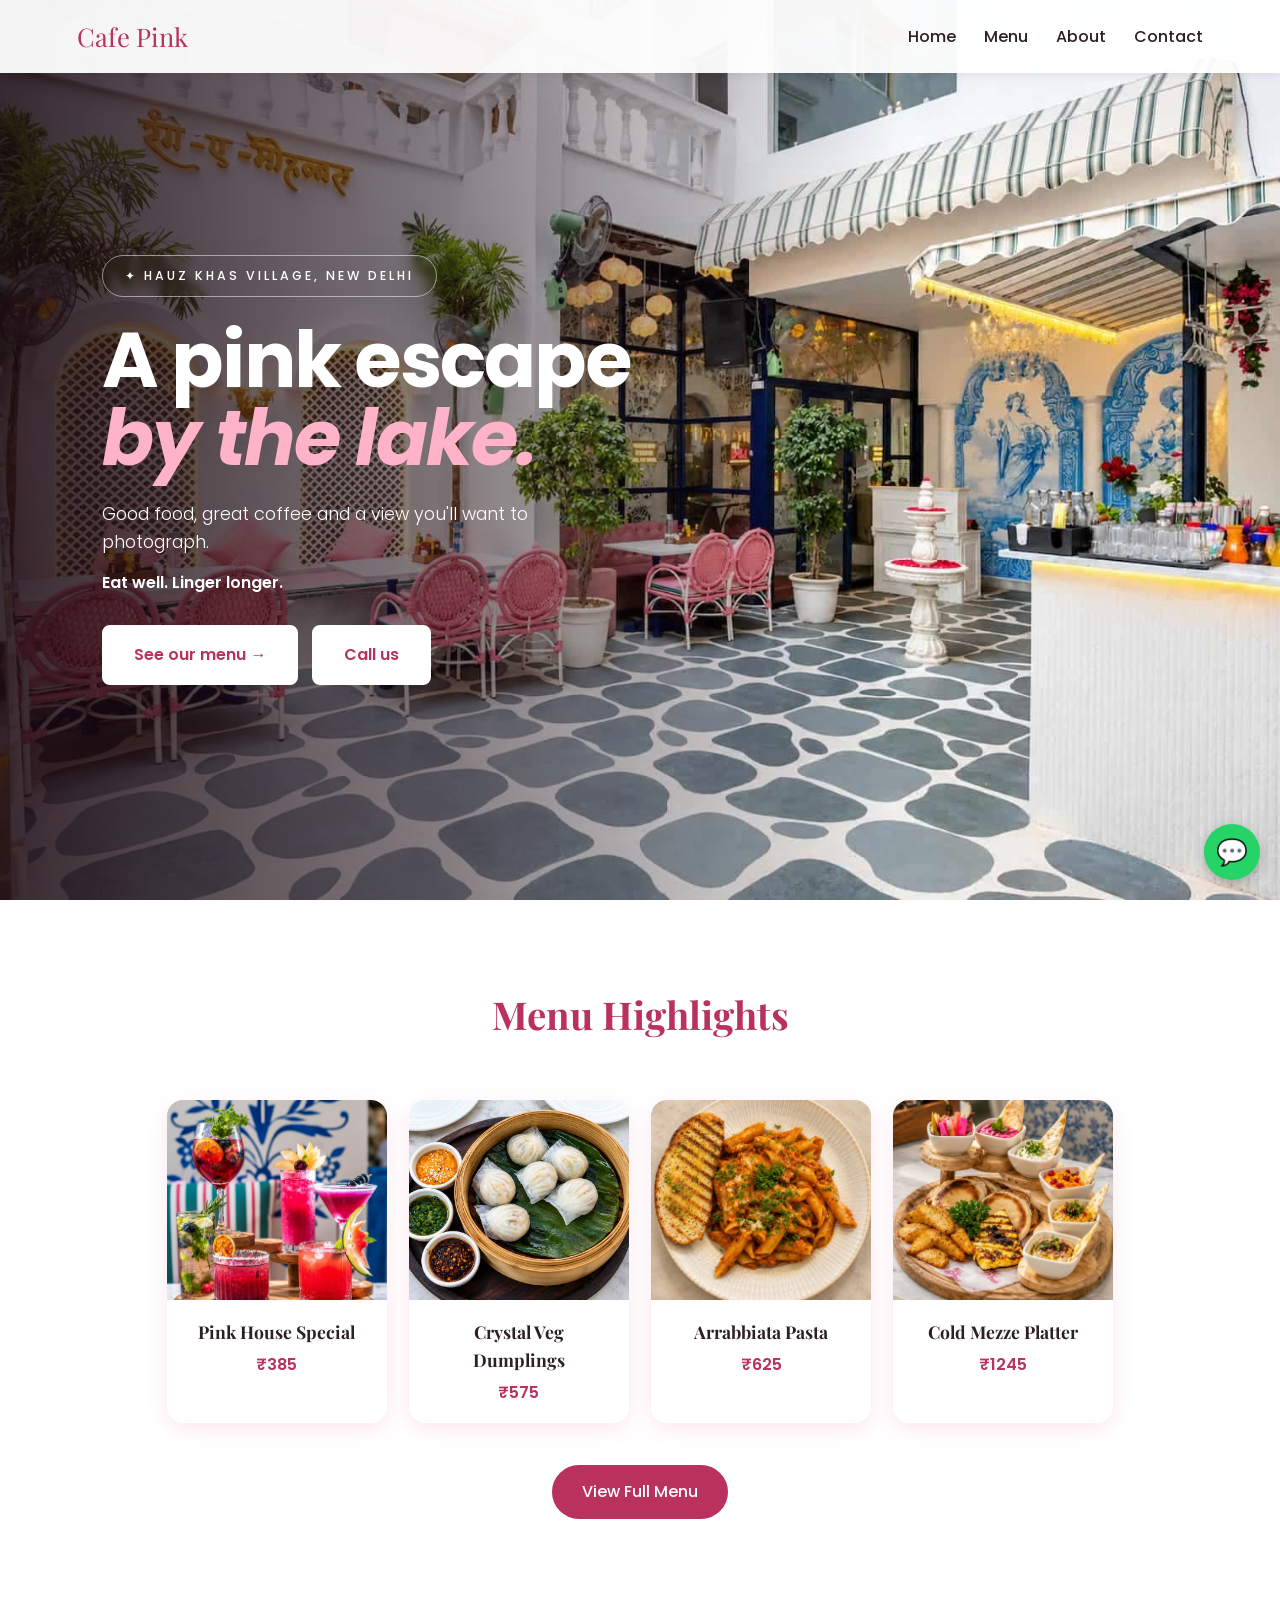
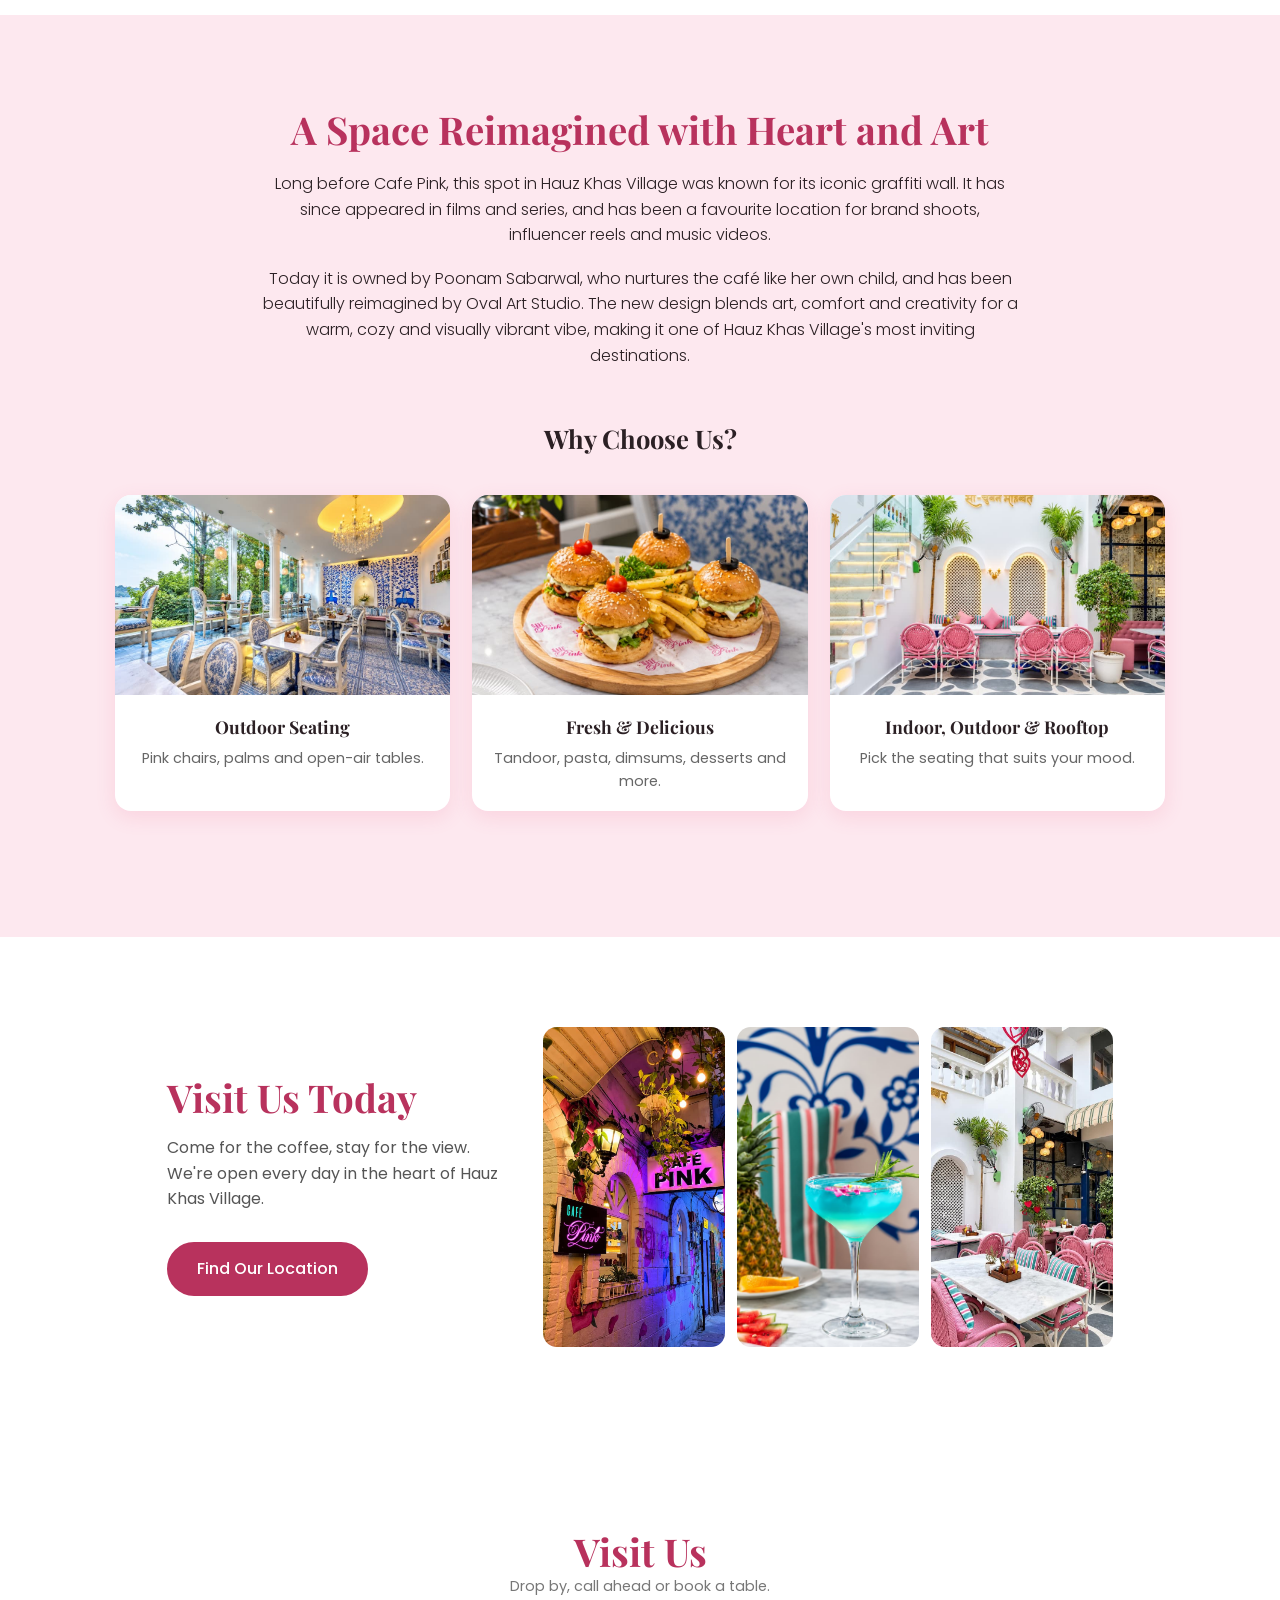
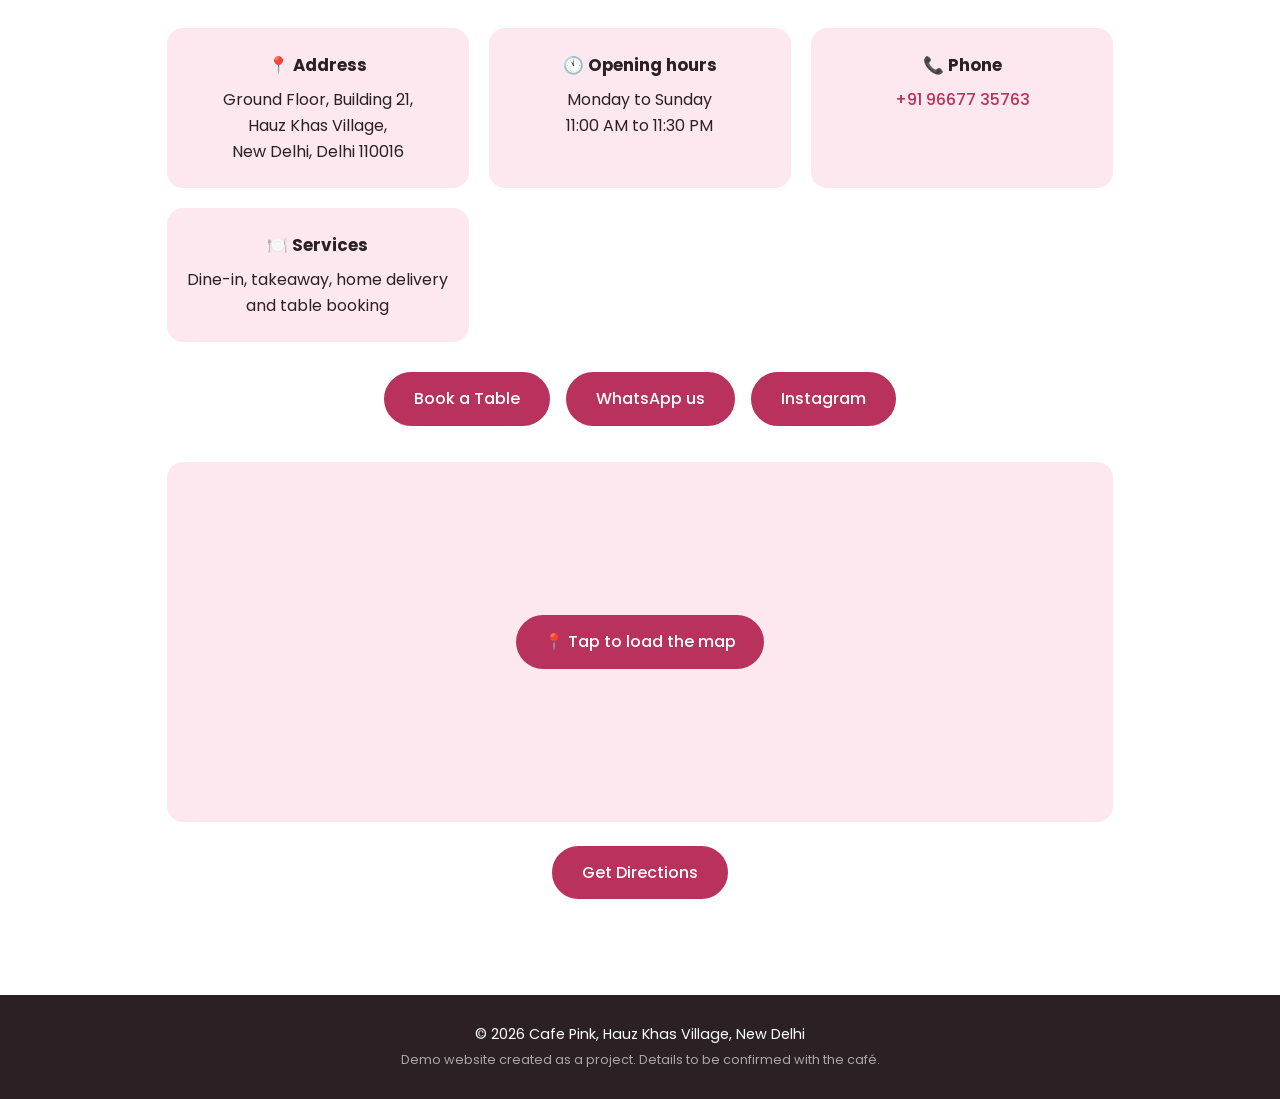
==== commit ffddacc8: "fix map" ====
--- a/index.html
+++ b/index.html
@@ -151,6 +151,10 @@
         <div class="map" id="map">
       <button class="map-load" type="button">📍 Tap to load the map</button>
     </div>
+
+    <p class="map-link">
+      <a href="https://www.google.com/maps/search/?api=1&query=Cafe+Pink+Hauz+Khas+Village+New+Delhi" target="_blank" rel="noopener" class="btn btn-solid">Get Directions</a>
+    </p>
   </section>
 
   <!-- Footer -->
--- a/style.css
+++ b/style.css
@@ -497,4 +497,5 @@
 @media (prefers-reduced-motion: reduce) {
   .hero-content > *, .menu-item { animation: none; }
   .reveal { opacity: 1; transform: none; transition: none; }
-}+}
+.map-link { margin-top: 18px; }
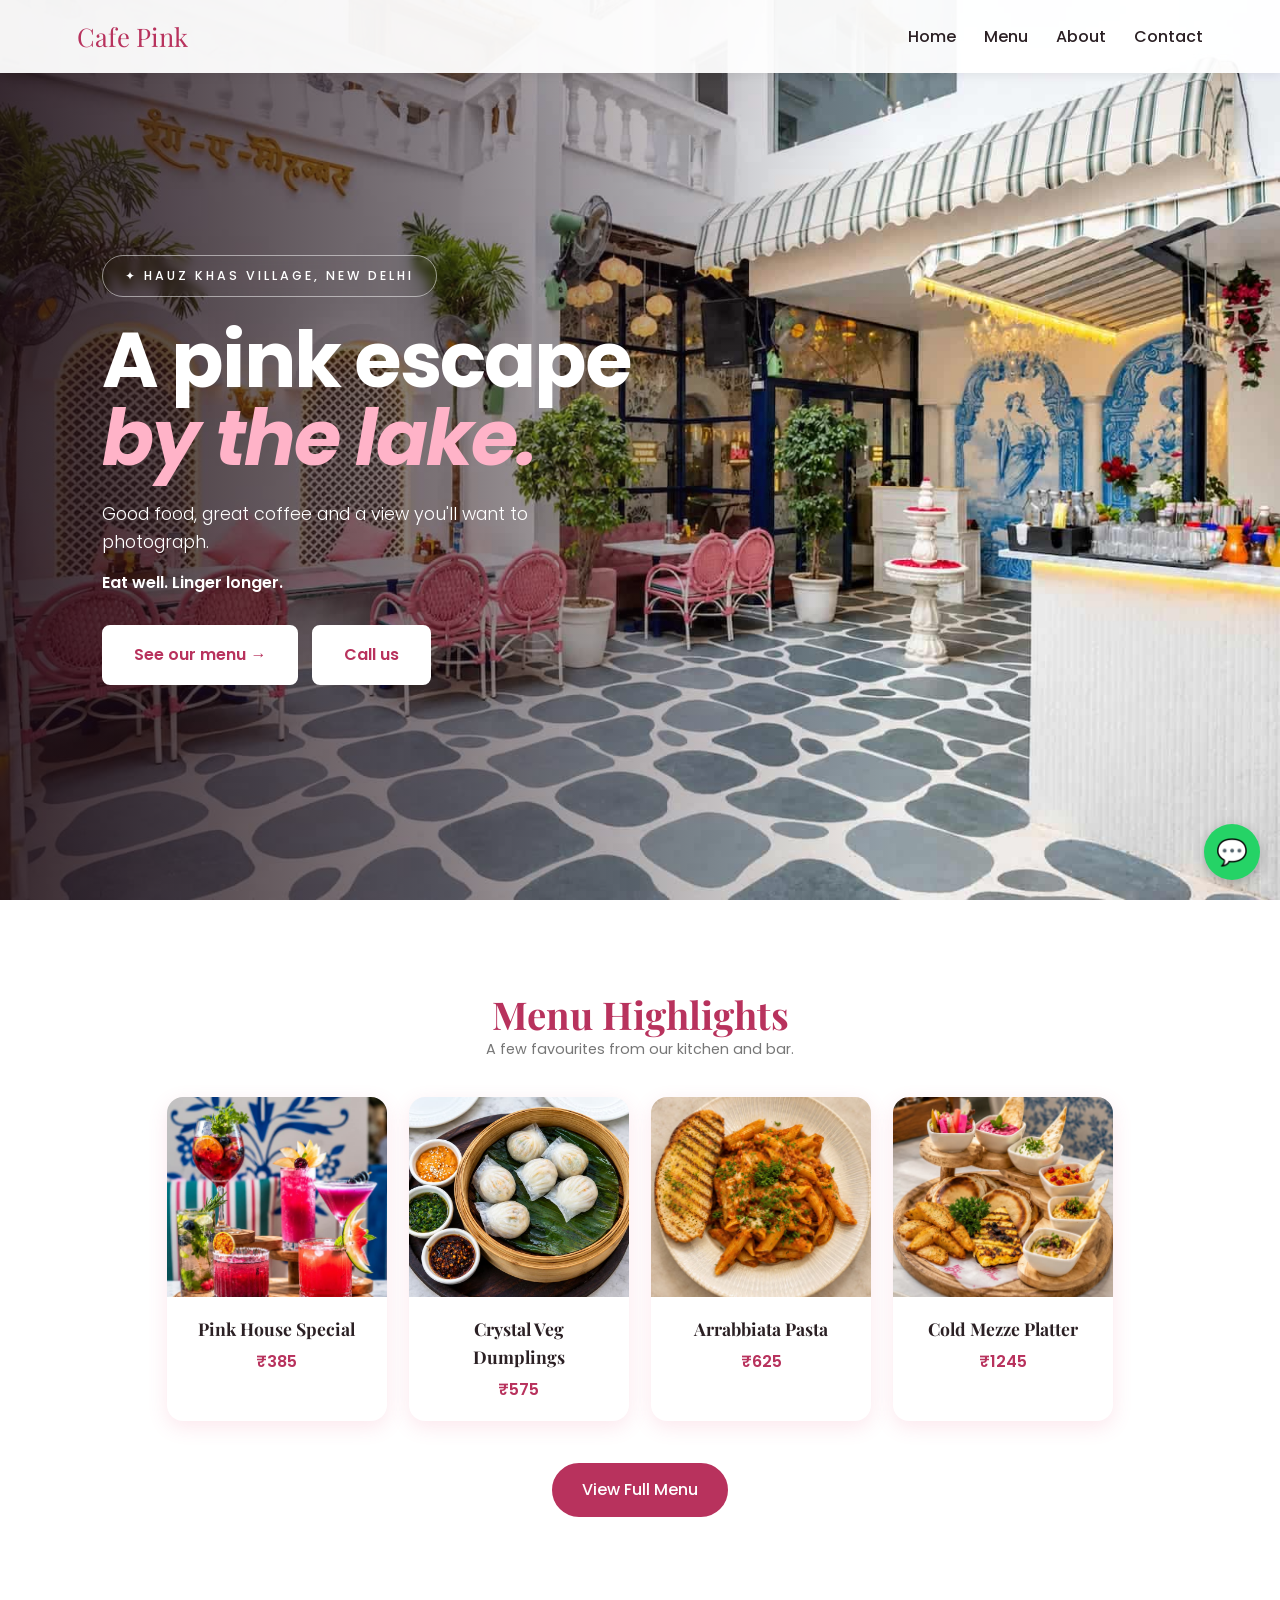
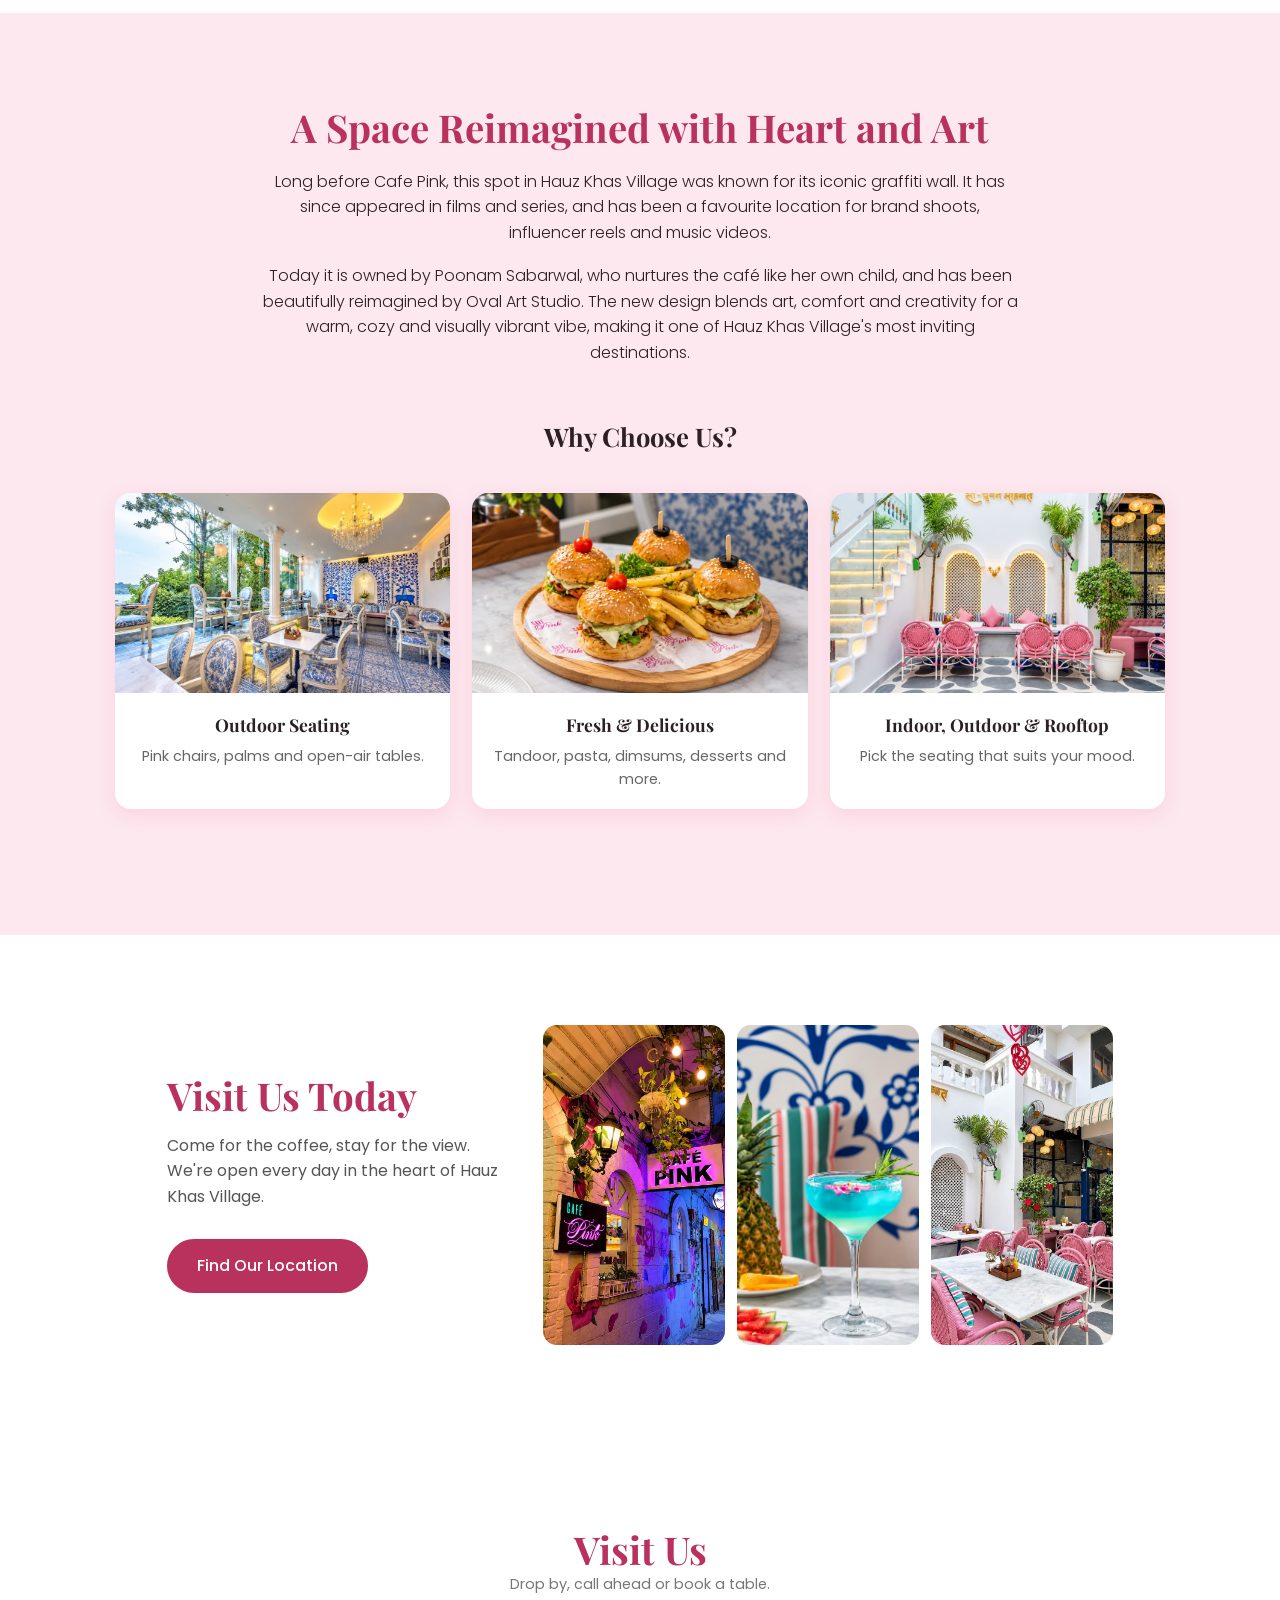
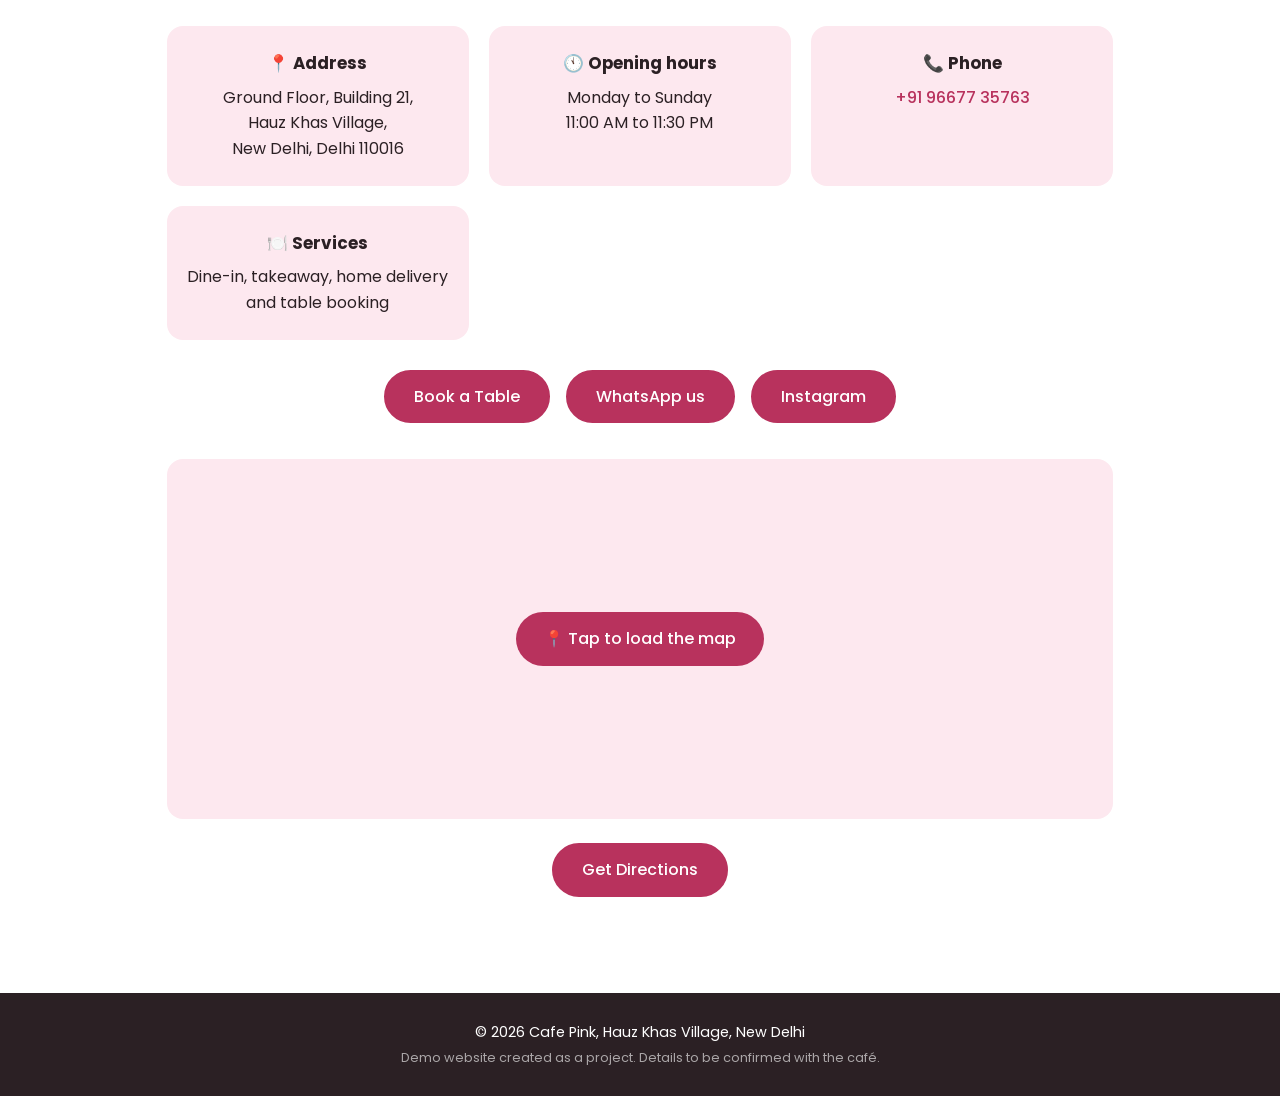
==== commit b05470de: "improve map" ====
--- a/index.html
+++ b/index.html
@@ -5,13 +5,12 @@
   <meta name="viewport" content="width=device-width, initial-scale=1.0">
   <title>Cafe Pink | Hauz Khas Village, New Delhi</title>
   <meta name="description" content="Cafe Pink in Hauz Khas Village, New Delhi. Lakeside views, rooftop seating, coffee, mocktails, tandoor and more.">
-  <link rel="preload" as="image" href="images/hero.jpg" fetchpriority="high">
   <link rel="icon" href="data:image/svg+xml,<svg xmlns=%22http://www.w3.org/2000/svg%22 viewBox=%220 0 100 100%22><text y=%22.9em%22 font-size=%2290%22>🌸</text></svg>">
   <link rel="preload" as="image" href="images/hero-mobile.jpg" media="(max-width: 768px)" fetchpriority="high">
   <link rel="preload" as="image" href="images/hero.jpg" media="(min-width: 769px)" fetchpriority="high">
-    <link rel="preconnect" href="https://fonts.googleapis.com">
+  <link rel="preconnect" href="https://fonts.googleapis.com">
   <link rel="preconnect" href="https://fonts.gstatic.com" crossorigin>
-  <link rel="stylesheet" href="https://fonts.googleapis.com/css2?family=Playfair+Display:wght@600;700&family=Poppins:ital,wght@0,300;0,400;0,500;0,600;0,700;1,700&display=swap"><link rel="stylesheet" href="https://fonts.googleapis.com/css2?family=Playfair+Display:wght@600;700&family=Poppins:ital,wght@0,300;0,400;0,500;0,600;0,700;1,600;1,700&display=swap">
+  <link rel="stylesheet" href="https://fonts.googleapis.com/css2?family=Playfair+Display:wght@600;700&family=Poppins:ital,wght@0,300;0,400;0,500;0,600;0,700;1,700&display=swap">
   <link rel="stylesheet" href="style.css">
 </head>
 <body>
@@ -45,7 +44,7 @@
   <!-- Menu highlights -->
   <section id="menu" class="section">
     <h2 class="section-title">Menu Highlights</h2>
-    <br>
+        <p class="section-sub">A few favourites from our kitchen and bar.</p>
     <p class="swipe-hint">Swipe to explore →</p>
 
     <div class="card-grid highlights">
